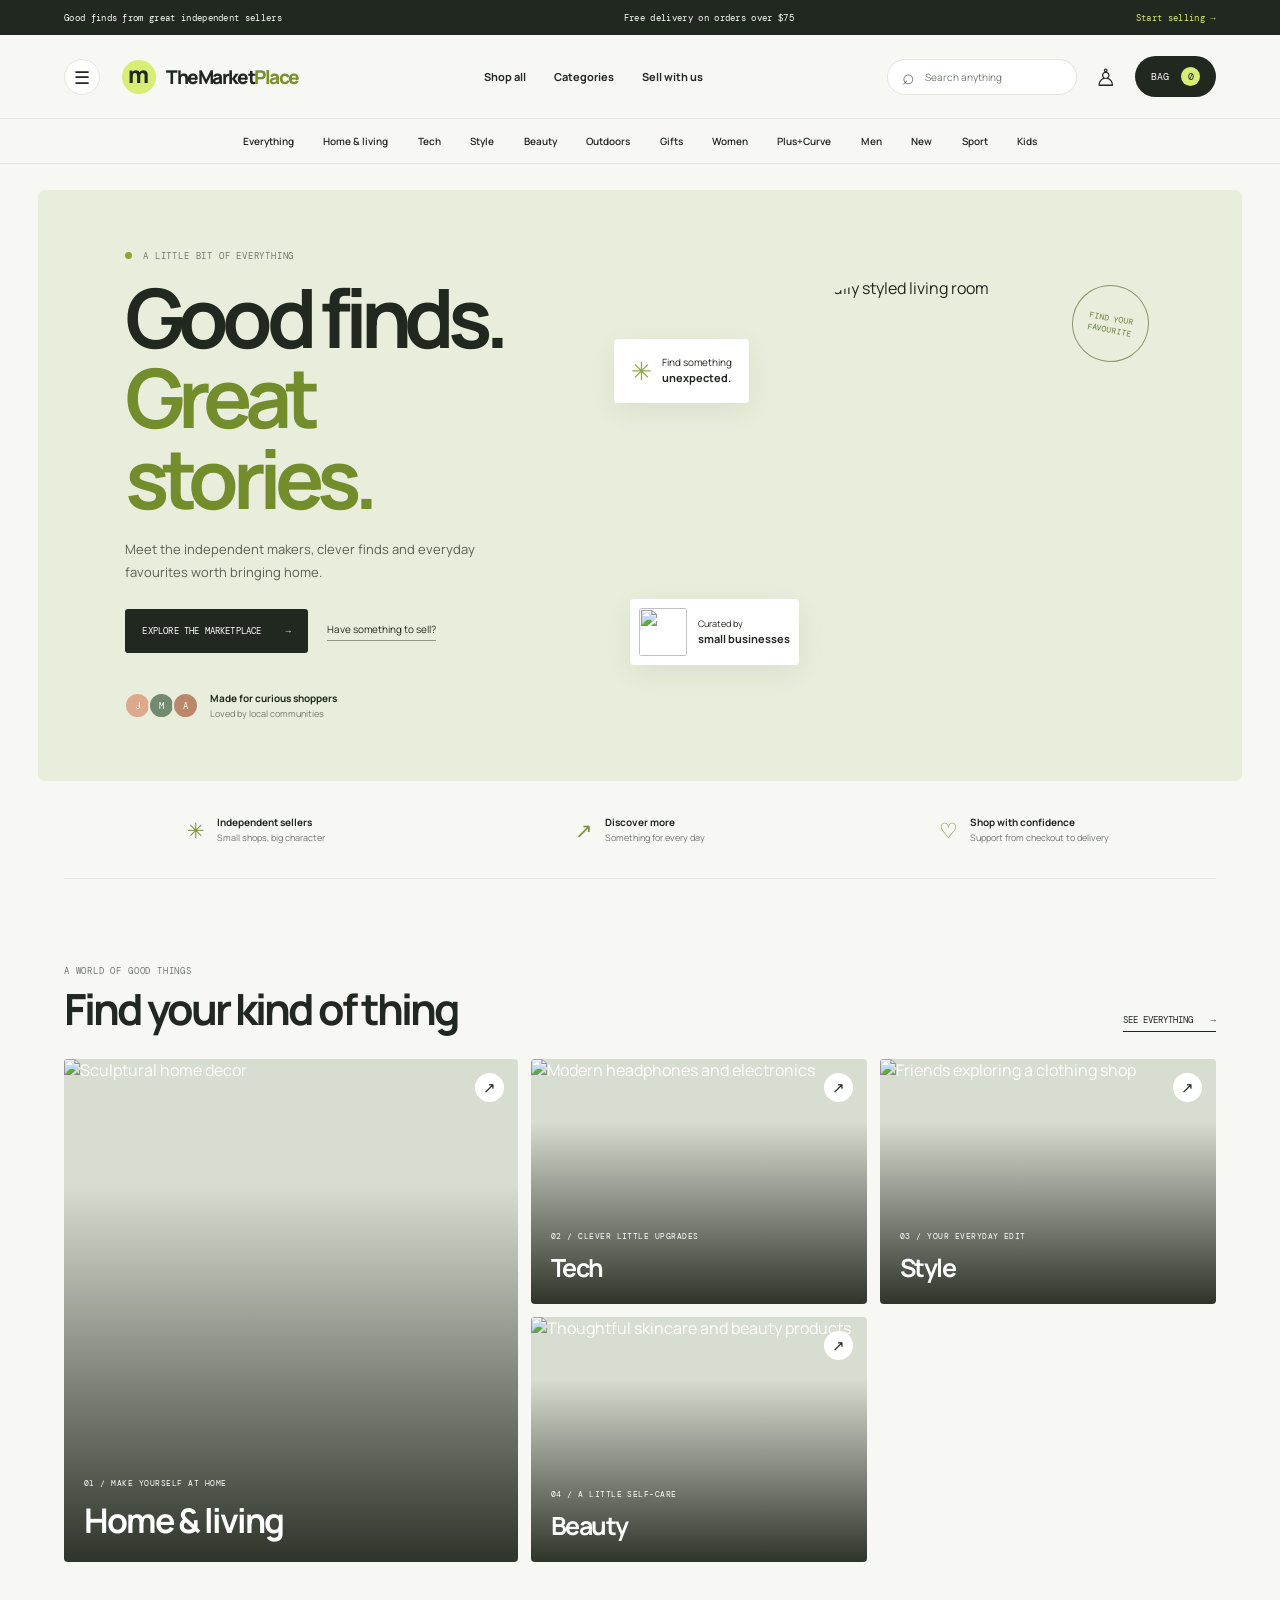
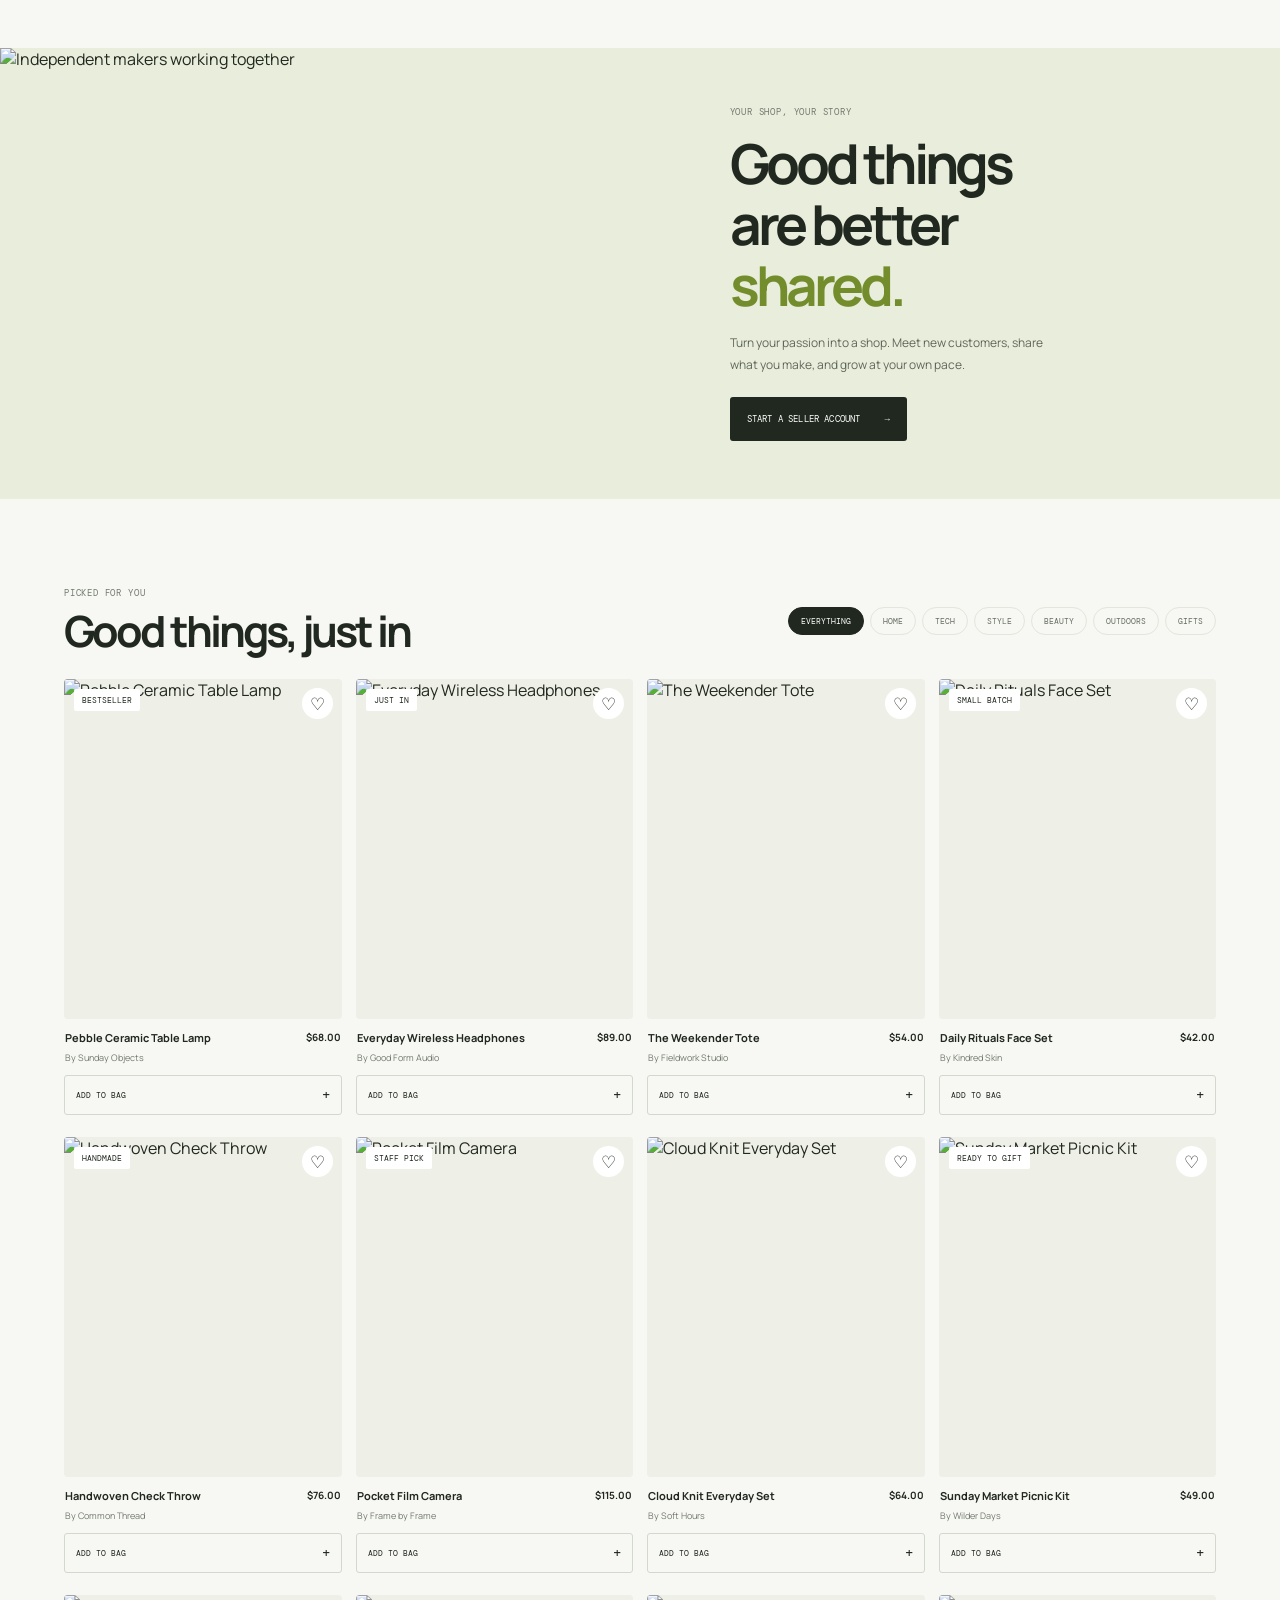
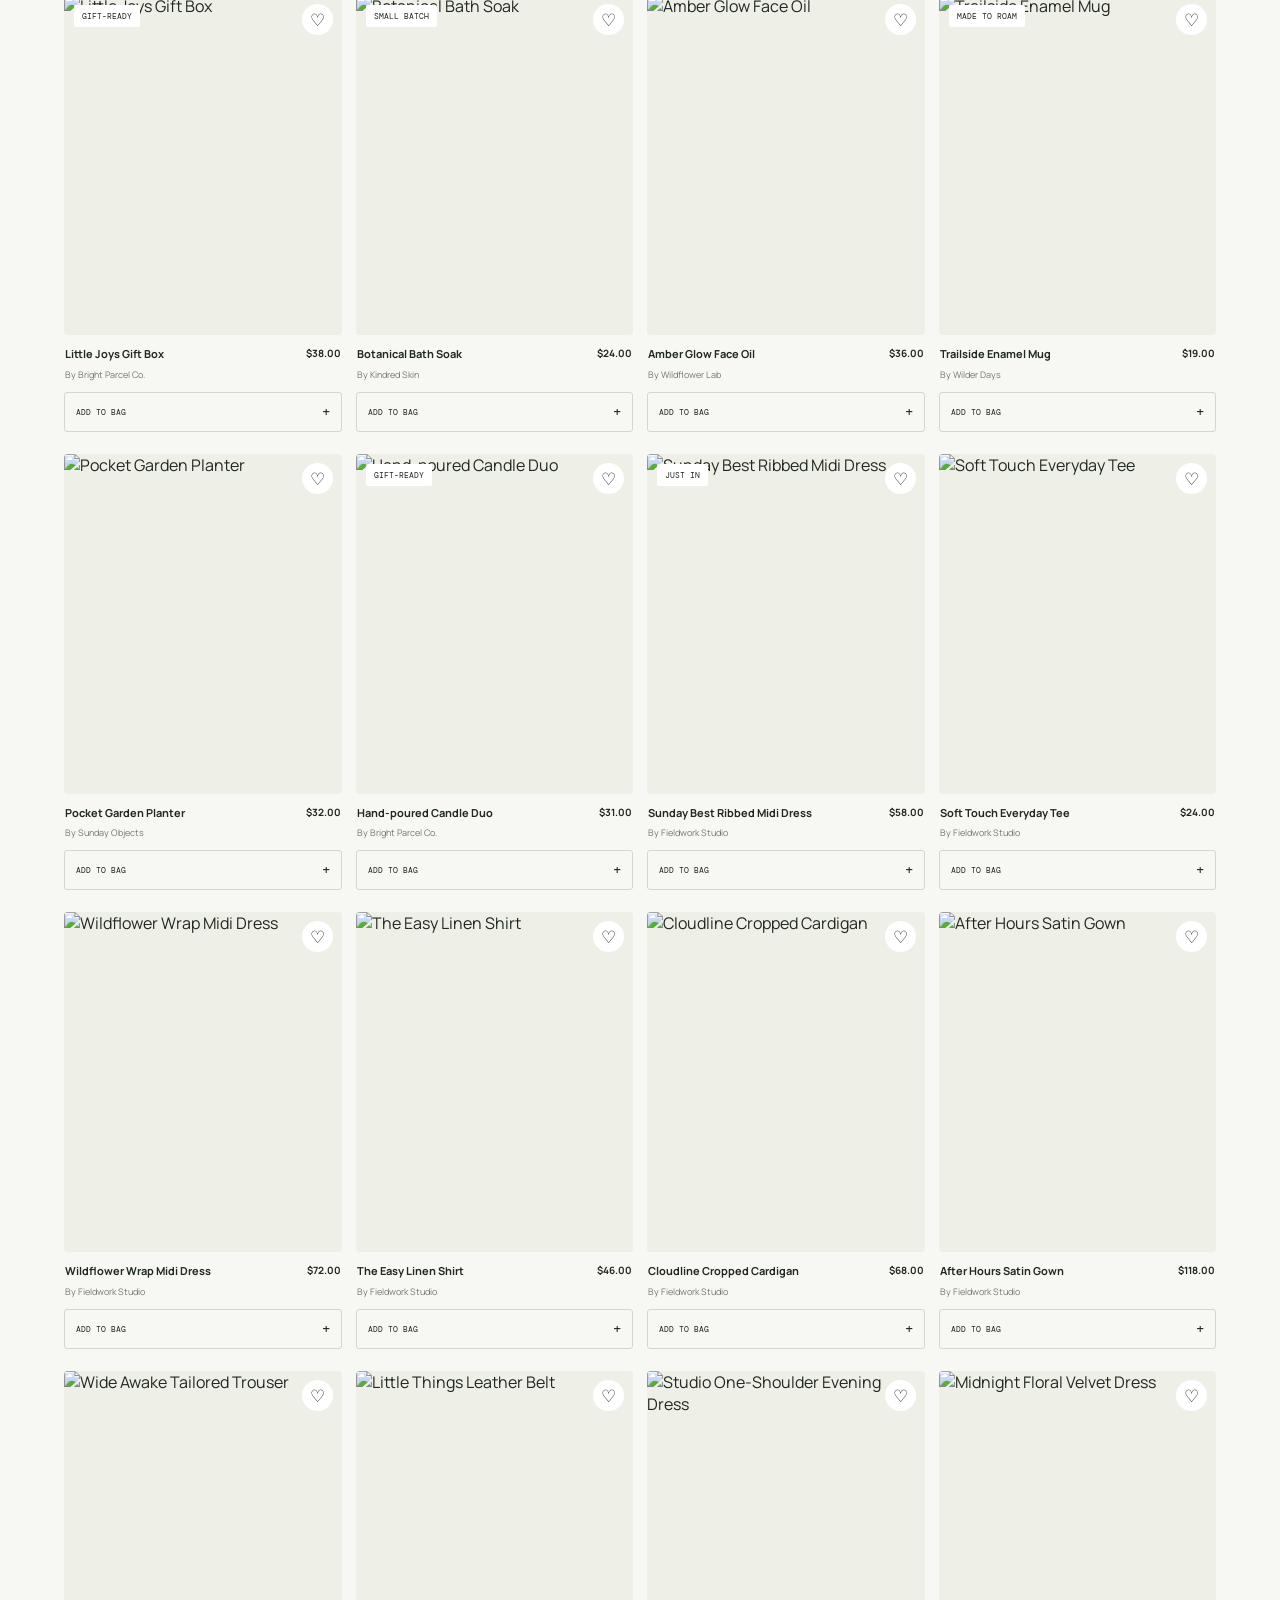
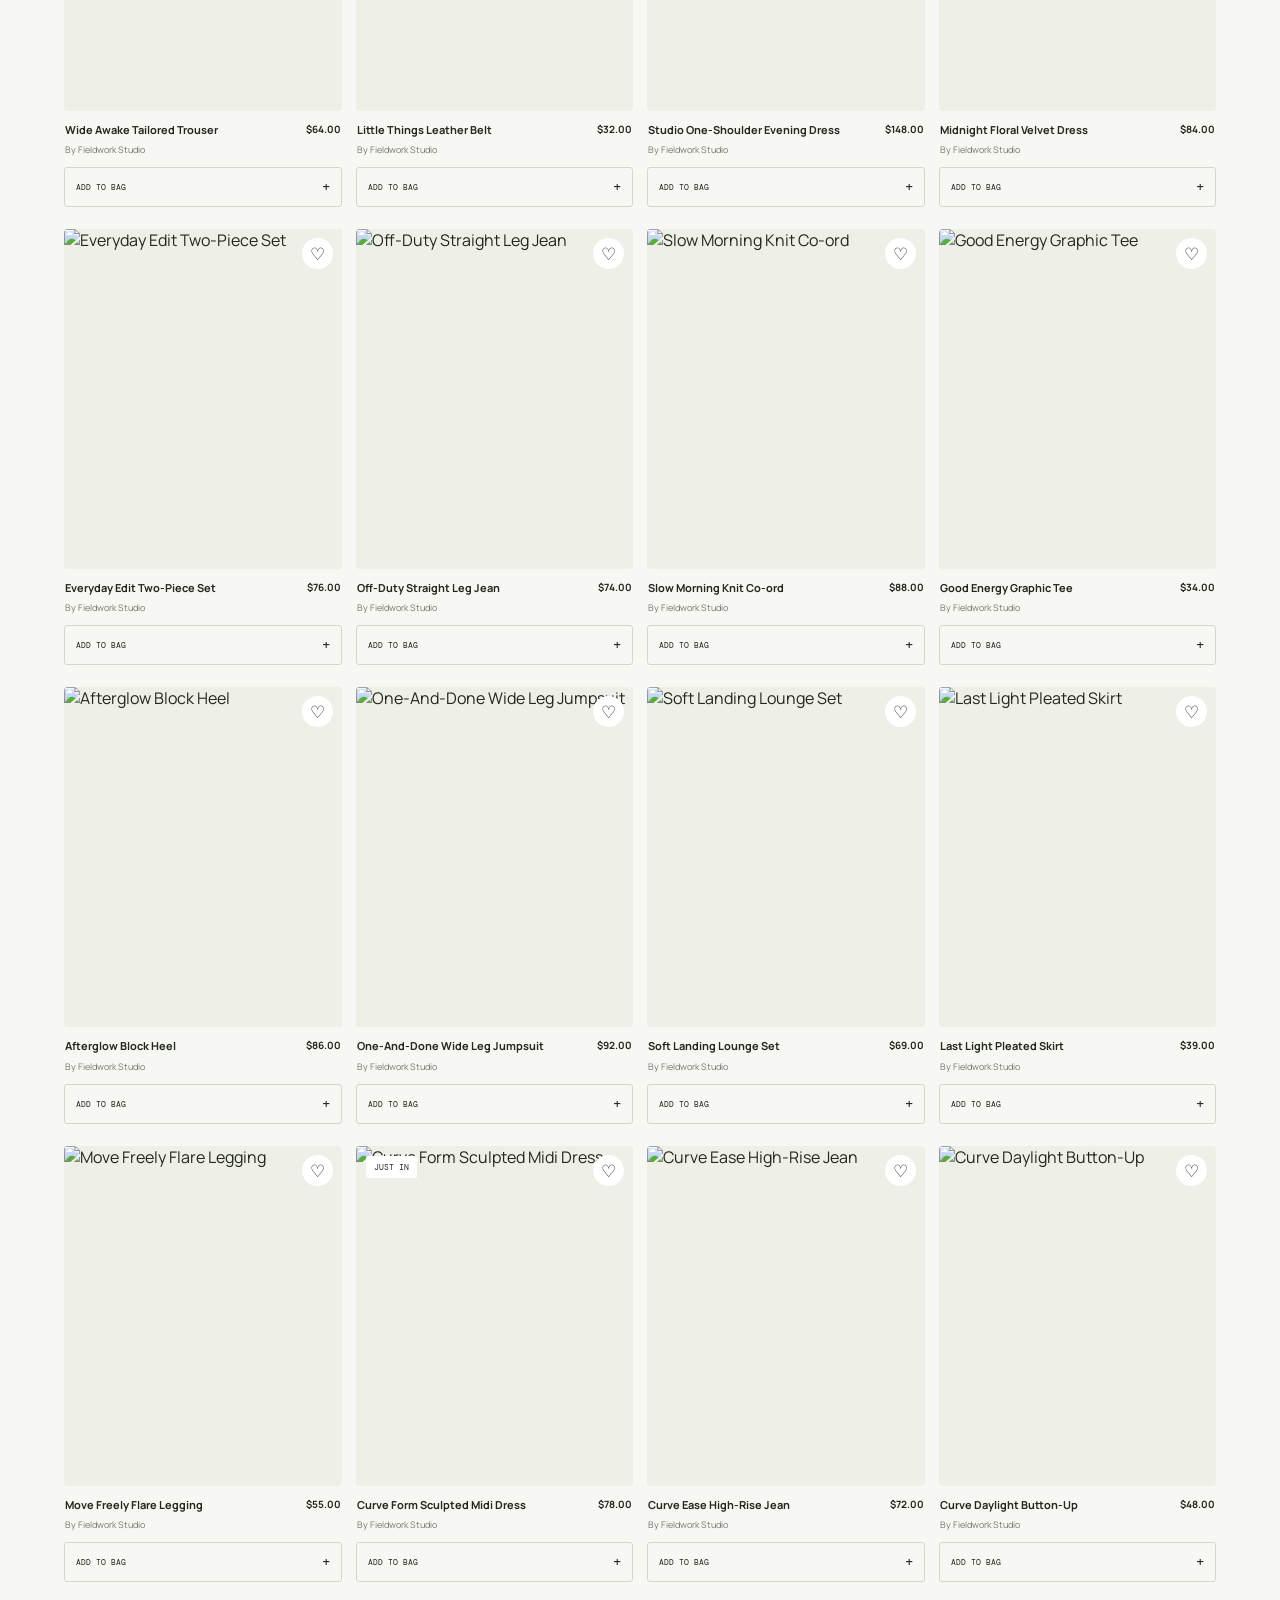
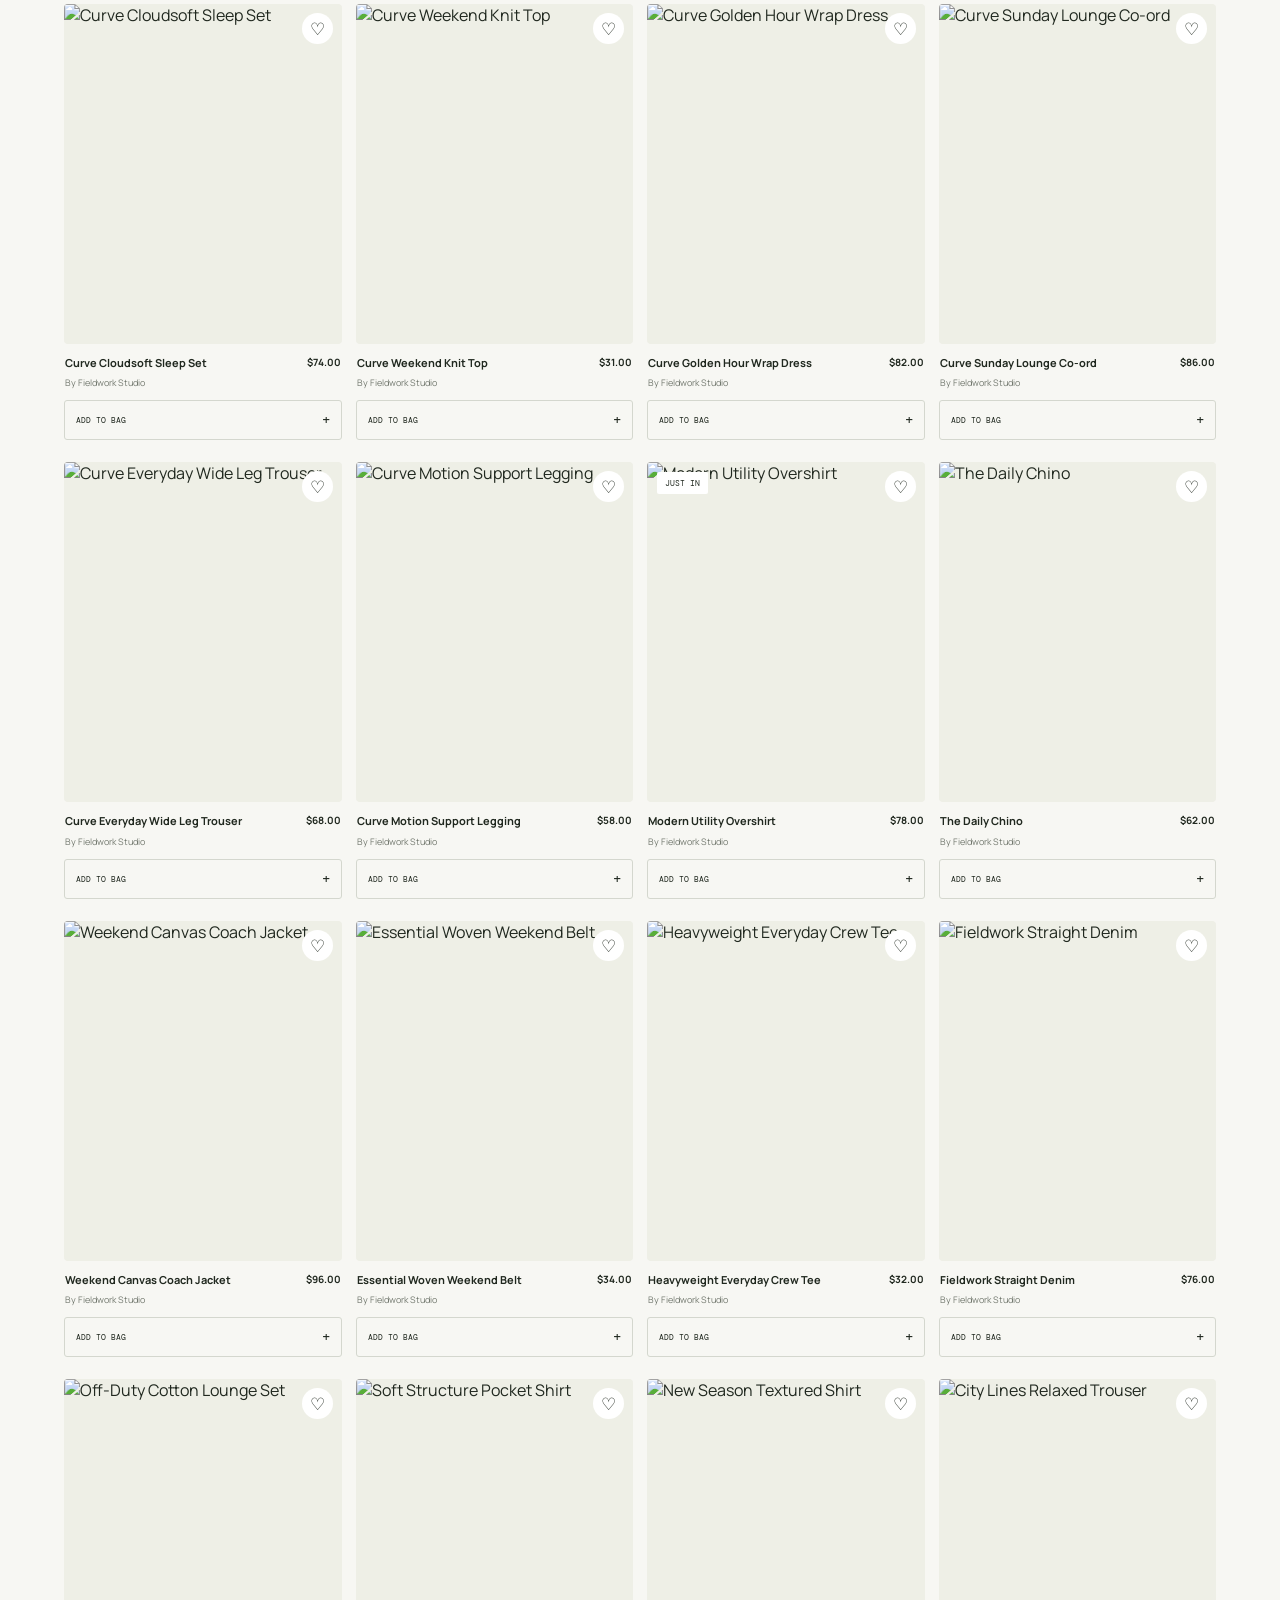
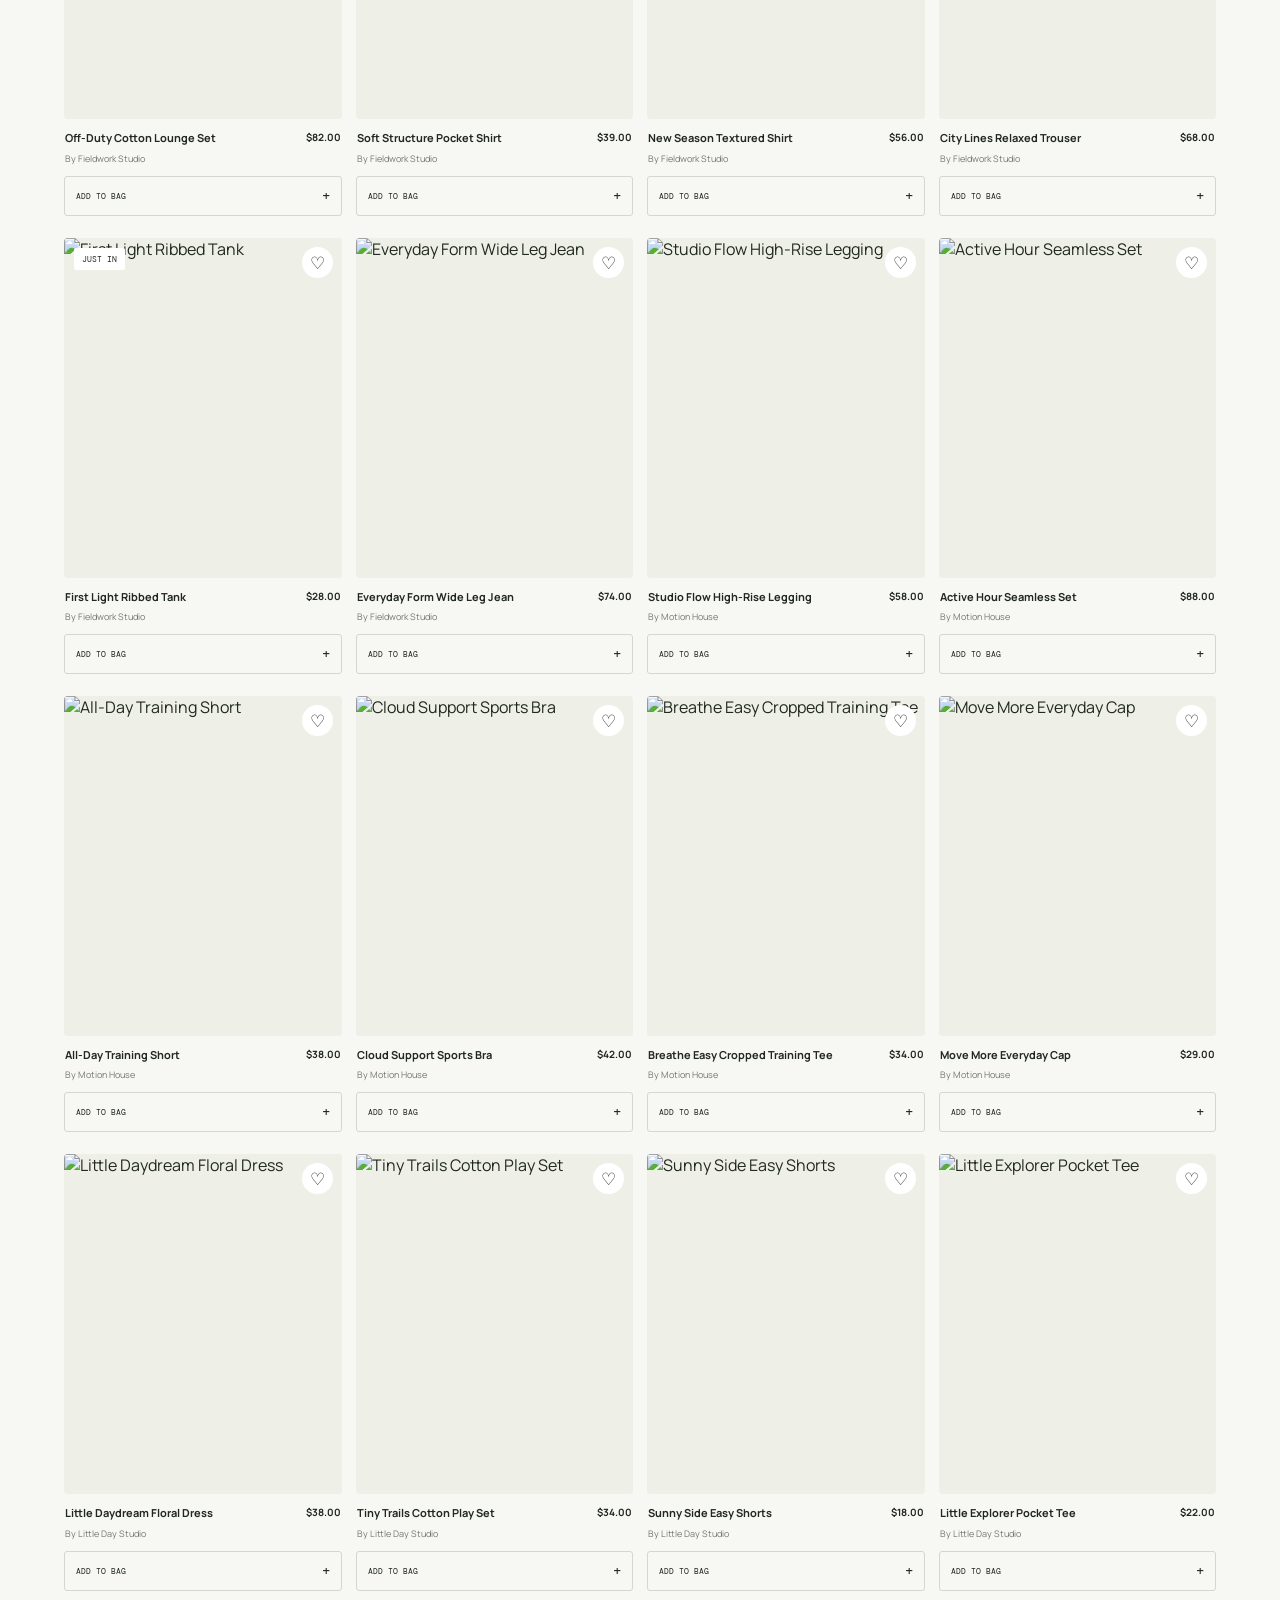
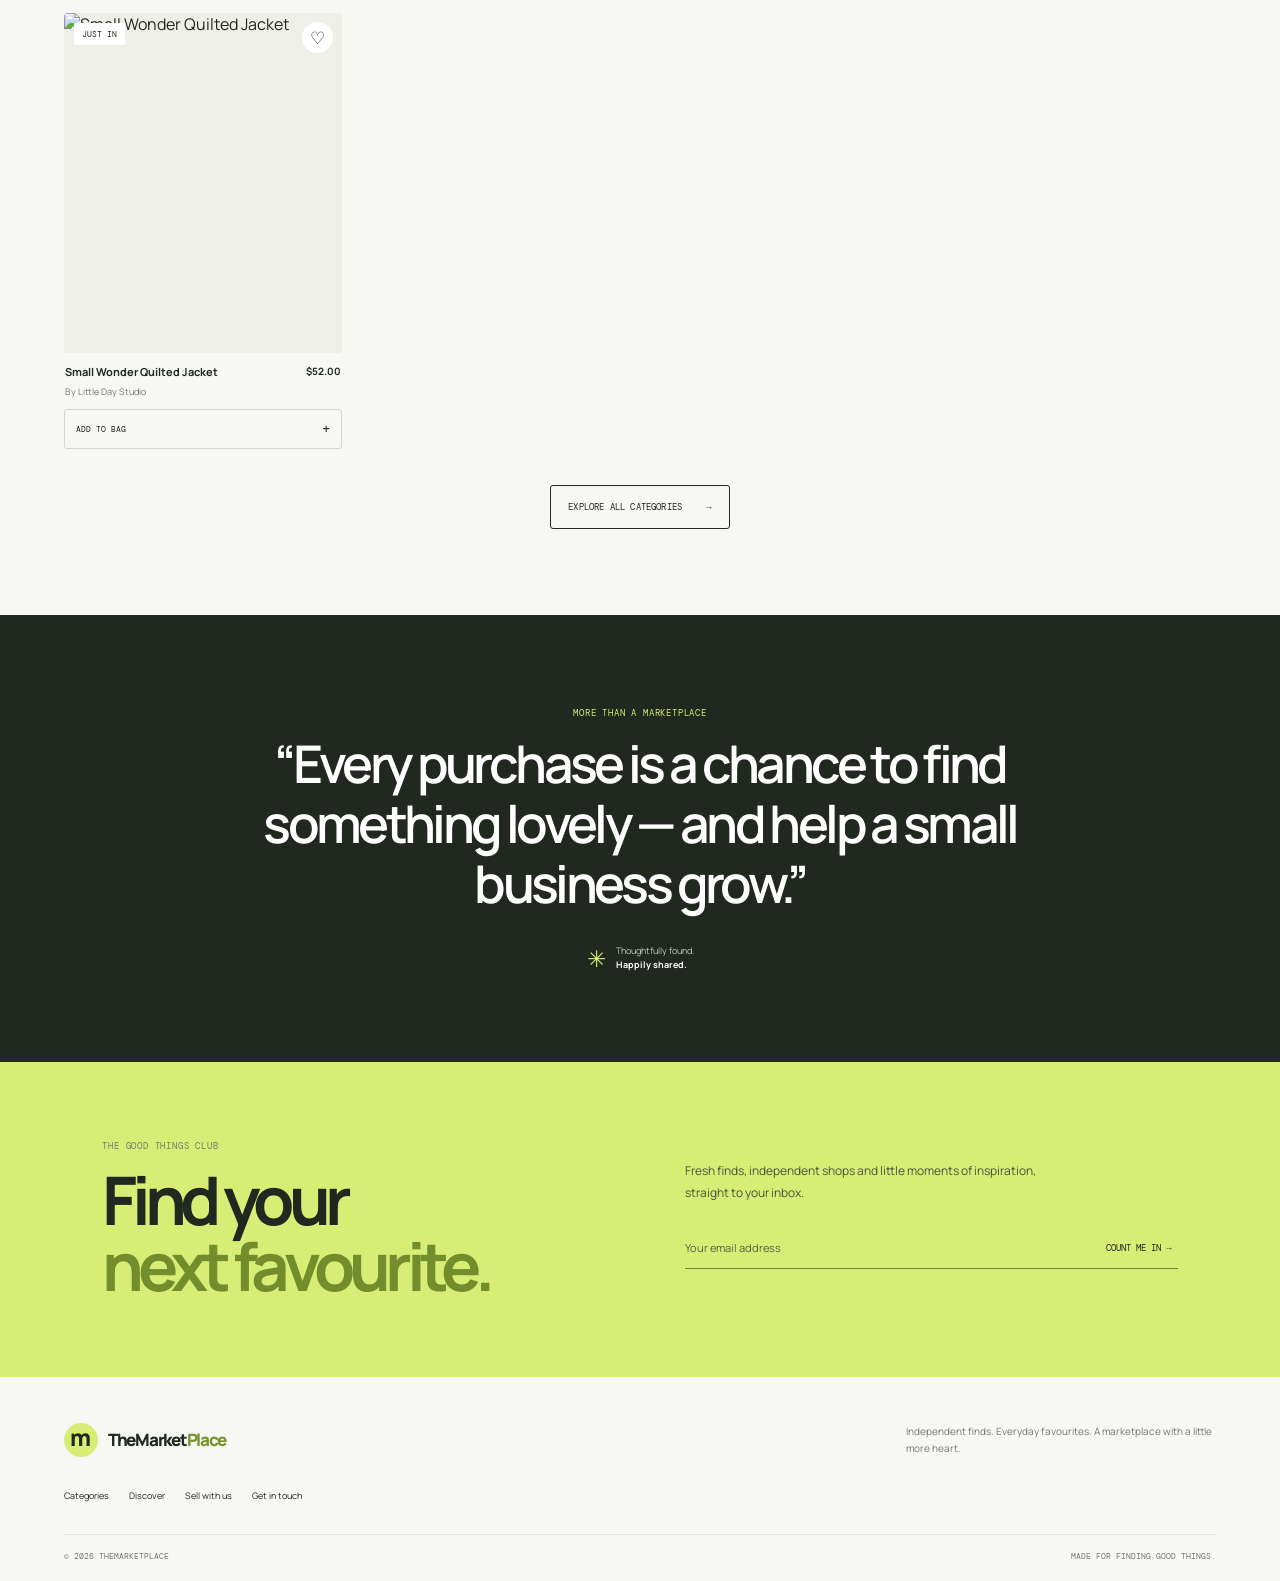
==== index.html @ 420854cb "done" ====
<!doctype html>
<html lang="en">
  <head>
    <meta charset="UTF-8" />
    <meta name="viewport" content="width=device-width, initial-scale=1.0" />
    <meta name="theme-color" content="#f7f7f3" />
    <meta name="description" content="Shop independent sellers for home, tech, style, beauty and more at TheMarketPlace." />
    <title>TheMarketPlace — Find your next favourite</title>
    <link rel="preconnect" href="https://fonts.googleapis.com" />
    <link rel="preconnect" href="https://fonts.gstatic.com" crossorigin />
    <link href="https://fonts.googleapis.com/css2?family=DM+Mono:wght@400;500&family=Manrope:wght@400;500;600;700;800&display=swap" rel="stylesheet" />
    <link rel="stylesheet" href="styles.css?v=supabase-accounts-1" />
    <script src="catalog.js?v=nova-catalog-3" defer></script>
    <script src="sidebar.js?v=sidebar-editorial-2" defer></script>
    <script type="module" src="account.js?v=supabase-accounts-1"></script>
    <script src="app.js" defer></script>
  </head>
  <body>
    <div class="utility">
      <span>Good finds from great independent sellers</span>
      <span>Free delivery on orders over $75</span>
      <a href="#sell" data-account-open="seller" data-account-mode="signup">Start selling <span aria-hidden="true">→</span></a>
    </div>

    <header class="header">
      <button class="icon-button mobile-menu" id="menu-button" type="button" aria-label="Open navigation" aria-expanded="false" aria-controls="site-sidebar">☰</button>
      <a class="logo" href="#home" aria-label="TheMarketPlace home"><span class="logo-mark">m</span><span>TheMarket<span class="logo-accent">Place</span></span></a>
      <nav class="main-nav" id="main-nav" aria-label="Main navigation">
        <a href="shop.html">Shop all</a>
        <a href="#categories">Categories</a>
        <a href="#sell">Sell with us</a>
      </nav>
      <div class="header-actions">
        <button class="search-button" id="search-button" type="button"><span aria-hidden="true">⌕</span><span>Search anything</span></button>
        <button class="icon-button account-button" id="account-button" type="button" aria-label="Your account">♙</button>
        <button class="bag-button" id="bag-button" type="button" aria-label="Shopping bag, 0 items">Bag <span id="bag-count">0</span></button>
      </div>
    </header>

    <nav class="category-nav" aria-label="Shop by category">
      <a href="shop.html">Everything</a>
      <a href="shop.html?category=home">Home & living</a>
      <a href="shop.html?category=tech">Tech</a>
      <a href="shop.html?category=style">Style</a>
      <a href="shop.html?category=beauty">Beauty</a>
      <a href="shop.html?category=outdoors">Outdoors</a>
      <a href="shop.html?category=gifts">Gifts</a>
      <a href="shop.html?category=women">Women</a>
      <a href="shop.html?category=plus-curve">Plus+Curve</a>
      <a href="shop.html?category=men">Men</a>
      <a href="shop.html?category=new">New</a>
      <a href="shop.html?category=sport">Sport</a>
      <a href="shop.html?category=kids">Kids</a>
    </nav>

    <main id="home">
      <section class="hero">
        <div class="hero-copy" data-reveal>
          <p class="eyebrow"><span class="eyebrow-dot"></span> A little bit of everything</p>
          <h1>Good finds.<br /><span>Great stories.</span></h1>
          <p>Meet the independent makers, clever finds and everyday favourites worth bringing home.</p>
          <div class="hero-actions">
            <a class="button button-dark" href="shop.html">Explore the marketplace <span aria-hidden="true">→</span></a>
            <a class="seller-link" href="#sell" data-account-open="seller" data-account-mode="signup">Have something to sell?</a>
          </div>
          <div class="hero-proof"><div class="avatar-stack" aria-hidden="true"><i>J</i><i>M</i><i>A</i></div><span><strong>Made for curious shoppers</strong><br />Loved by local communities</span></div>
        </div>
        <div class="hero-visual" aria-label="A collection of home, style and everyday finds" data-reveal data-reveal-delay="120">
          <img class="hero-main-image" src="https://images.unsplash.com/photo-1600210492486-724fe5c67fb0?auto=format&fit=crop&w=1200&q=85" alt="Warm, thoughtfully styled living room" />
          <div class="hero-note"><span class="note-icon">✳</span><span>Find something<br /><strong>unexpected.</strong></span></div>
          <div class="hero-mini"><img src="https://images.unsplash.com/photo-1523275335684-37898b6baf30?auto=format&fit=crop&w=280&q=80" alt="" /><span>Curated by<br /><strong>small businesses</strong></span></div>
          <span class="hero-stamp">FIND YOUR<br />FAVOURITE</span>
        </div>
      </section>

      <section class="promise-bar" aria-label="Marketplace benefits">
        <div data-reveal><span>✳</span><p><strong>Independent sellers</strong><br />Small shops, big character</p></div>
        <div data-reveal data-reveal-delay="70"><span>↗</span><p><strong>Discover more</strong><br />Something for every day</p></div>
        <div data-reveal data-reveal-delay="140"><span>♡</span><p><strong>Shop with confidence</strong><br />Support from checkout to delivery</p></div>
      </section>

      <section class="section categories-section" id="categories">
        <div class="section-heading">
          <div data-reveal><p class="eyebrow">A world of good things</p><h2>Find your kind of thing</h2></div>
          <a class="text-link" href="shop.html">See everything <span aria-hidden="true">→</span></a>
        </div>
        <div class="category-grid">
          <a class="category-card category-home" href="shop.html?category=home" data-reveal><img src="https://images.unsplash.com/photo-1616486338812-3dadae4b4ace?auto=format&fit=crop&w=850&q=80" alt="Sculptural home decor" /><span class="category-arrow" aria-hidden="true">↗</span><div><span>01 / MAKE YOURSELF AT HOME</span><h3>Home & living</h3></div></a>
          <a class="category-card category-tech" href="shop.html?category=tech" data-reveal data-reveal-delay="70"><img src="https://images.unsplash.com/photo-1498049794561-7780e7231661?auto=format&fit=crop&w=700&q=80" alt="Modern headphones and electronics" /><span class="category-arrow" aria-hidden="true">↗</span><div><span>02 / CLEVER LITTLE UPGRADES</span><h3>Tech</h3></div></a>
          <a class="category-card category-style" href="shop.html?category=style" data-reveal data-reveal-delay="140"><img src="https://images.unsplash.com/photo-1483985988355-763728e1935b?auto=format&fit=crop&w=700&q=80" alt="Friends exploring a clothing shop" /><span class="category-arrow" aria-hidden="true">↗</span><div><span>03 / YOUR EVERYDAY EDIT</span><h3>Style</h3></div></a>
          <a class="category-card category-beauty" href="shop.html?category=beauty" data-reveal data-reveal-delay="210"><img src="https://images.unsplash.com/photo-1608248543803-ba4f8c70ae0b?auto=format&fit=crop&w=700&q=80" alt="Thoughtful skincare and beauty products" /><span class="category-arrow" aria-hidden="true">↗</span><div><span>04 / A LITTLE SELF-CARE</span><h3>Beauty</h3></div></a>
        </div>
      </section>

      <section class="seller-banner" id="sell">
        <div class="seller-art" data-reveal><img src="https://images.unsplash.com/photo-1556761175-b413da4baf72?auto=format&fit=crop&w=1000&q=80" alt="Independent makers working together" /></div>
        <div class="seller-copy" data-reveal data-reveal-delay="100"><p class="eyebrow">Your shop, your story</p><h2>Good things<br />are better <em>shared.</em></h2><p>Turn your passion into a shop. Meet new customers, share what you make, and grow at your own pace.</p><a class="button button-dark" href="#sell" data-account-open="seller" data-account-mode="signup">Start a seller account <span aria-hidden="true">→</span></a></div>
      </section>

      <section class="section products-section" id="shop">
        <div class="section-heading product-heading">
          <div><p class="eyebrow">Picked for you</p><h2>Good things, just in</h2></div>
          <div class="filters" role="group" aria-label="Filter products by category">
            <a class="filter active" href="shop.html">Everything</a>
            <a class="filter" href="shop.html?category=home">Home</a>
            <a class="filter" href="shop.html?category=tech">Tech</a>
            <a class="filter" href="shop.html?category=style">Style</a>
            <a class="filter" href="shop.html?category=beauty">Beauty</a>
            <a class="filter" href="shop.html?category=outdoors">Outdoors</a>
            <a class="filter" href="shop.html?category=gifts">Gifts</a>
          </div>
        </div>
        <div class="product-grid" id="product-grid" aria-live="polite"></div>
        <p class="browse-more"><a class="button button-outline" href="shop.html">Explore all categories <span aria-hidden="true">→</span></a></p>
      </section>

      <section class="community-panel">
        <p class="eyebrow">More than a marketplace</p>
        <blockquote>“Every purchase is a chance to find something lovely — and help a small business grow.”</blockquote>
        <div><span class="community-sparkle">✳</span><span>Thoughtfully found.<br /><strong>Happily shared.</strong></span></div>
      </section>

      <section class="newsletter" id="newsletter">
        <div><p class="eyebrow">The good things club</p><h2>Find your<br /><span>next favourite.</span></h2></div>
        <div class="newsletter-copy"><p>Fresh finds, independent shops and little moments of inspiration, straight to your inbox.</p><form id="newsletter-form"><label class="sr-only" for="email">Email address</label><input id="email" name="email" type="email" autocomplete="email" placeholder="Your email address" required /><button type="submit">Count me in <span aria-hidden="true">→</span></button></form><p class="form-message" id="form-message" role="status" aria-live="polite"></p></div>
      </section>
    </main>

    <footer class="footer">
      <a class="logo footer-logo" href="#home"><span class="logo-mark">m</span><span>TheMarket<span class="logo-accent">Place</span></span></a>
      <p>Independent finds. Everyday favourites. A marketplace with a little more heart.</p>
      <nav aria-label="Footer navigation"><a href="#categories">Categories</a><a href="#shop">Discover</a><a href="#sell">Sell with us</a><a href="#newsletter">Get in touch</a></nav>
      <div class="footer-bottom"><span>© 2026 TheMarketPlace</span><span>Made for finding good things.</span></div>
    </footer>

    <aside class="site-sidebar" id="site-sidebar" role="dialog" aria-modal="true" aria-labelledby="sidebar-title" aria-hidden="true" inert>
      <div class="sidebar-top">
        <a class="logo" href="index.html" aria-label="TheMarketPlace home"><span class="logo-mark">m</span><span>TheMarket<span class="logo-accent">Place</span></span></a>
        <button class="icon-button" id="close-sidebar" type="button" aria-label="Close navigation">×</button>
      </div>
      <div class="sidebar-scroll">
        <div class="sidebar-category-layout">
          <div class="sidebar-primary">
            <p class="eyebrow sidebar-kicker" id="sidebar-title">EXPLORE THE MARKETPLACE</p>
            <nav class="sidebar-categories" aria-label="Shop categories"></nav>
          </div>
          <section class="sidebar-submenu" id="sidebar-submenu" aria-label="Category subcategories" aria-live="polite"></section>
        </div>
      </div>
      <div class="sidebar-bottom"><span>Independent finds. Everyday favourites.</span><span>© 2026 TheMarketPlace</span></div>
    </aside>
    <div class="sidebar-overlay" id="sidebar-overlay" aria-hidden="true"></div>

    <aside class="drawer" id="drawer" aria-label="Shopping bag" aria-hidden="true" inert>
      <div class="drawer-head"><div><p class="eyebrow">Your finds</p><h2>Your bag <span id="drawer-count">(0)</span></h2></div><button class="icon-button" id="close-drawer" type="button" aria-label="Close bag">×</button></div>
      <div id="cart-items" class="cart-items"><p class="empty-state">Your bag is ready for a little something.</p></div>
      <div class="drawer-footer"><div><span>Subtotal</span><strong id="subtotal">$0.00</strong></div><p>Delivery is calculated at checkout.</p><button class="checkout" id="checkout-button" type="button">Continue to checkout <span aria-hidden="true">→</span></button></div>
    </aside>
    <div class="overlay" id="overlay" aria-hidden="true"></div>

    <dialog id="search-dialog" aria-labelledby="search-title">
      <form method="dialog"><div class="search-head"><label id="search-title" for="search-input">What are you looking for?</label><button class="icon-button" type="submit" aria-label="Close search">×</button></div><input id="search-input" autocomplete="off" placeholder="Try “lamp”, “headphones” or “weekend”" /><div id="search-results" class="search-results"></div></form>
    </dialog>
    <dialog class="account-dialog" id="account-dialog" aria-labelledby="account-title">
      <div class="account-dialog-head">
        <div><p class="eyebrow">Welcome to TheMarketPlace</p><h2 id="account-title">Your account</h2></div>
        <button class="icon-button" id="close-account" type="button" aria-label="Close account dialog">×</button>
      </div>
      <div class="account-role-switch" id="account-role-switch" role="group" aria-label="Account type">
        <button type="button" data-account-role="shopper" aria-pressed="true">Shopper</button>
        <button type="button" data-account-role="seller" aria-pressed="false">Seller</button>
      </div>
      <div class="account-mode-switch" id="account-mode-switch" role="tablist" aria-label="Account action">
        <button type="button" role="tab" data-account-mode="signin" aria-selected="true">Sign in</button>
        <button type="button" role="tab" data-account-mode="signup" aria-selected="false">Create account</button>
      </div>
      <form id="account-form" class="account-form">
        <label class="account-field account-signup-only" data-account-role-field="seller" id="account-name-field" hidden><span>Your name</span><input id="account-name" name="name" autocomplete="name" minlength="2" /></label>
        <label class="account-field account-signup-only" data-account-role-field="seller" id="account-shop-field" hidden><span>Shop name</span><input id="account-shop" name="shop" autocomplete="organization" minlength="2" /></label>
        <label class="account-field"><span>Email address</span><input id="account-email" name="email" type="email" autocomplete="email" required /></label>
        <label class="account-field account-signup-only" data-account-role-field="shopper" id="account-phone-field" hidden><span>Phone number</span><input id="account-phone" name="phone" type="tel" autocomplete="tel" inputmode="tel" /></label>
        <label class="account-field account-signup-only" data-account-role-field="shopper" id="account-address-field" hidden><span>Delivery address</span><textarea id="account-address" name="address" autocomplete="street-address" rows="3" minlength="5"></textarea></label>
        <label class="account-field"><span>Password</span><input id="account-password" name="password" type="password" autocomplete="current-password" minlength="8" required /></label>
        <label class="account-field account-signup-only" id="account-confirm-field" hidden><span>Confirm password</span><input id="account-confirm" name="confirm" type="password" autocomplete="new-password" minlength="8" /></label>
        <button class="account-inline-link" id="forgot-password-link" type="button">Forgot password?</button>
        <p class="account-demo-note">Account access and recovery are handled securely by Supabase.</p>
        <p class="account-message" id="account-message" role="status" aria-live="polite"></p>
        <button class="button button-dark account-submit" id="account-submit" type="submit">Sign in <span aria-hidden="true">→</span></button>
      </form>
      <form id="forgot-form" class="account-form account-secondary-form" hidden>
        <p class="account-section-copy">We’ll email you a secure link to reset your password.</p>
        <label class="account-field"><span>Email address</span><input id="forgot-email" name="email" type="email" autocomplete="email" required /></label>
        <p class="account-message" id="forgot-message" role="status" aria-live="polite"></p>
        <button class="button button-dark account-submit" type="submit">Send reset link <span aria-hidden="true">→</span></button>
        <button class="account-inline-link" id="back-to-signin" type="button">Back to sign in</button>
      </form>
      <form id="reset-form" class="account-form account-secondary-form" hidden>
        <p class="account-section-copy">Choose a new password for your account.</p>
        <label class="account-field"><span>New password</span><input id="reset-password" name="password" type="password" autocomplete="new-password" minlength="8" required /></label>
        <label class="account-field"><span>Confirm new password</span><input id="confirm-reset-password" name="confirm" type="password" autocomplete="new-password" minlength="8" required /></label>
        <p class="account-message" id="reset-message" role="status" aria-live="polite"></p>
        <button class="button button-dark account-submit" type="submit">Update password <span aria-hidden="true">→</span></button>
      </form>
      <section class="account-profile" id="account-profile" hidden>
        <div class="account-profile-intro">
          <p class="account-profile-welcome" id="account-profile-welcome"></p>
          <p id="profile-email"></p>
        </div>
        <form id="profile-form" class="account-form account-profile-form">
          <div class="account-image-fields">
            <label class="account-field account-image-field" id="profile-picture-field">
              <span>Profile picture <small>JPG, PNG, WebP or AVIF · up to 5 MB</small></span>
              <img id="profile-avatar" class="account-image-preview account-avatar-preview" alt="Profile picture" hidden />
              <input id="profile-picture" name="profile-picture" type="file" accept="image/jpeg,image/png,image/webp,image/avif" />
            </label>
            <label class="account-field account-image-field" id="store-banner-field" hidden>
              <span>Store banner <small>JPG, PNG, WebP or AVIF · up to 8 MB</small></span>
              <img id="profile-banner" class="account-image-preview account-banner-preview" alt="Store banner" hidden />
              <input id="store-banner" name="store-banner" type="file" accept="image/jpeg,image/png,image/webp,image/avif" />
            </label>
          </div>
          <label class="account-field"><span>Username</span><input id="profile-username" name="username" autocomplete="nickname" minlength="2" required /></label>
          <label class="account-field" id="profile-shop-name-field" hidden><span>Shop name</span><input id="profile-shop-name" name="shop-name" autocomplete="organization" minlength="2" /></label>
          <label class="account-field" id="profile-phone-field"><span>Phone number</span><input id="profile-phone" name="phone" type="tel" autocomplete="tel" inputmode="tel" /></label>
          <label class="account-field" id="profile-address-field"><span>Delivery address</span><textarea id="profile-address" name="address" autocomplete="street-address" rows="3" minlength="5"></textarea></label>
          <label class="account-field"><span>Location</span><input id="profile-location" name="location" autocomplete="address-level2" placeholder="City, country" /></label>
          <p class="account-message" id="profile-message" role="status" aria-live="polite"></p>
          <button class="button button-dark account-submit" type="submit">Save profile <span aria-hidden="true">→</span></button>
        </form>
        <form id="password-form" class="account-form account-password-form">
          <div class="account-section-heading"><h3>Change password</h3><p>Confirm your current password before setting a new one.</p></div>
          <label class="account-field"><span>Current password</span><input id="current-password" name="current-password" type="password" autocomplete="current-password" required /></label>
          <label class="account-field"><span>New password</span><input id="new-password" name="new-password" type="password" autocomplete="new-password" minlength="8" required /></label>
          <label class="account-field"><span>Confirm new password</span><input id="confirm-new-password" name="confirm-new-password" type="password" autocomplete="new-password" minlength="8" required /></label>
          <p class="account-message" id="password-message" role="status" aria-live="polite"></p>
          <button class="account-secondary-button" type="submit">Change password</button>
        </form>
        <button class="account-signout" id="account-signout" type="button">Sign out</button>
      </section>
    </dialog>
    <div class="toast" id="toast" role="status" aria-live="polite"></div>
  </body>
</html>
---- styles.css ----
:root {
  --ink: #20281f;
  --muted: #73796f;
  --paper: #f7f7f3;
  --white: #fff;
  --green: #d8ed76;
  --line: #e4e5dc;
  --soft: #eeefe6;
  --mono: "DM Mono", monospace;
}

* { box-sizing: border-box; }
html { scroll-behavior: smooth; scroll-padding-top: 135px; }
body { margin: 0; background: var(--paper); color: var(--ink); font-family: Manrope, Arial, sans-serif; }
button, input { font: inherit; }
button, a { -webkit-tap-highlight-color: transparent; }
a { color: inherit; text-decoration: none; }
button { color: inherit; }
img { display: block; max-width: 100%; }
.utility { min-height: 35px; padding: 0 5vw; display: flex; align-items: center; justify-content: space-between; gap: 15px; background: var(--ink); color: var(--white); font: 9px var(--mono); letter-spacing: .035em; }
.utility a { color: var(--green); }
.header { height: 84px; padding: 0 5vw; display: grid; grid-template-columns: auto auto 1fr auto; align-items: center; gap: 22px; background: var(--paper); position: sticky; top: 0; z-index: 8; border-bottom: 1px solid var(--line); }
.logo { display: inline-flex; align-items: center; gap: 10px; width: max-content; font-size: 19px; font-weight: 800; letter-spacing: -.075em; white-space: nowrap; }
.logo-mark { display: grid; place-items: center; width: 34px; height: 34px; border-radius: 50%; background: var(--green); font-size: 23px; line-height: 1; letter-spacing: -.1em; padding: 0 4px 5px 0; }
.logo-accent { color: #78922e; }
.main-nav { display: flex; justify-content: center; gap: 28px; }
.main-nav a, .category-nav a { font-size: 11px; font-weight: 700; }
.main-nav a:hover, .category-nav a:hover, .footer nav a:hover { color: #78922e; }
.header-actions { justify-self: end; display: flex; align-items: center; gap: 13px; }
.search-button { width: 190px; display: flex; align-items: center; gap: 10px; border: 1px solid var(--line); border-radius: 22px; background: var(--white); padding: 10px 14px; color: var(--muted); cursor: pointer; font-size: 10px; text-align: left; }
.search-button span:first-child { font: 21px/14px Arial; }
.icon-button { border: 0; background: none; cursor: pointer; font-size: 24px; line-height: 1; padding: 5px; }
.bag-button { border: 0; border-radius: 22px; background: var(--ink); color: var(--white); padding: 11px 16px; cursor: pointer; font: 10px var(--mono); text-transform: uppercase; }
.bag-button span { min-width: 19px; height: 19px; display: inline-grid; place-items: center; margin-left: 6px; border-radius: 50%; background: var(--green); color: var(--ink); }
.mobile-menu { display: grid; place-items: center; width: 36px; height: 36px; border: 1px solid var(--line); border-radius: 50%; background: var(--white); font-size: 18px; }
.mobile-menu:hover { border-color: var(--ink); background: var(--green); }
.category-nav { min-height: 45px; padding: 6px 5vw; display: flex; flex-wrap: wrap; align-items: center; justify-content: center; gap: 8px clamp(14px, 2.3vw, 34px); border-bottom: 1px solid var(--line); background: var(--paper); }
.category-nav a { font-size: 10px; font-weight: 600; }
.hero { min-height: 525px; margin: 26px 3vw 0; padding: 48px 6.8vw; display: grid; grid-template-columns: .88fr 1.12fr; align-items: center; gap: 5vw; overflow: hidden; border-radius: 7px; background: #e9eddb; }
.hero-copy { max-width: 500px; padding: 12px 0; }
.eyebrow { margin: 0 0 15px; color: var(--muted); font: 9px var(--mono); letter-spacing: .09em; text-transform: uppercase; }
.eyebrow-dot { display: inline-block; width: 7px; height: 7px; margin-right: 5px; border-radius: 50%; background: #89a934; }
.hero h1, .newsletter h2 { margin: 0; font-size: clamp(50px, 6.4vw, 88px); line-height: .98; letter-spacing: -.085em; font-weight: 700; }
.hero h1 span, .newsletter h2 span { color: #738d2d; }
.hero-copy>p:not(.eyebrow) { max-width: 385px; margin: 20px 0 26px; color: #586151; font-size: 13px; line-height: 1.75; }
.hero-actions { display: flex; align-items: center; flex-wrap: wrap; gap: 19px; }
.button { display: inline-flex; align-items: center; justify-content: center; gap: 24px; min-height: 44px; padding: 0 17px; border-radius: 3px; font: 9px var(--mono); letter-spacing: .02em; text-transform: uppercase; }
.button-dark { background: var(--ink); color: var(--white); }
.button-dark:hover, .checkout:hover { background: #394332; }
.seller-link { border-bottom: 1px solid #8f9a80; padding: 0 0 4px; font-size: 10px; }
.hero-proof { display: flex; align-items: center; gap: 11px; margin-top: 37px; color: var(--muted); font-size: 9px; line-height: 1.6; }
.hero-proof strong { color: var(--ink); font-size: 10px; }
.avatar-stack { display: flex; padding-left: 2px; }
.avatar-stack i { width: 27px; height: 27px; display: grid; place-items: center; margin-left: -3px; border: 2px solid #e9eddb; border-radius: 50%; background: #dca98c; color: #fff; font: 9px var(--mono); font-style: normal; }
.avatar-stack i:nth-child(2) { background: #718a70; }
.avatar-stack i:nth-child(3) { background: #ba876b; }
.hero-visual { height: 418px; position: relative; }
.hero-main-image { width: 84%; height: 100%; margin-left: auto; border-radius: 48% 48% 4px 4px; object-fit: cover; }
.hero-note { position: absolute; left: 0; top: 15%; display: flex; align-items: center; gap: 10px; padding: 13px 17px; border-radius: 4px; background: var(--white); box-shadow: 0 8px 30px #28321a12; font-size: 10px; line-height: 1.5; }
.hero-note strong, .hero-mini strong { font-size: 11px; }
.note-icon { color: #8da93d; font-size: 25px; }
.hero-mini { position: absolute; left: 3%; bottom: 7%; display: flex; align-items: center; gap: 11px; padding: 9px; border-radius: 4px; background: var(--white); box-shadow: 0 8px 30px #28321a12; font-size: 9px; line-height: 1.5; }
.hero-mini img { width: 48px; height: 48px; border-radius: 3px; object-fit: cover; }
.hero-stamp { position: absolute; top: 2%; right: 1%; display: grid; place-items: center; width: 77px; height: 77px; border: 1px solid #859667; border-radius: 50%; color: #657b36; font: 8px/1.5 var(--mono); text-align: center; transform: rotate(11deg); }
.promise-bar { min-height: 98px; margin: 0 5vw; display: grid; grid-template-columns: repeat(3, 1fr); align-items: center; border-bottom: 1px solid var(--line); }
.promise-bar>div { display: flex; align-items: center; justify-content: center; gap: 12px; }
.promise-bar>div>span { color: #7c943e; font-size: 21px; }
.promise-bar p { margin: 0; color: var(--muted); font-size: 9px; line-height: 1.6; }
.promise-bar strong { color: var(--ink); font-size: 10px; }
.section { padding: 86px 5vw; }
.section-heading { display: flex; justify-content: space-between; align-items: end; gap: 25px; margin-bottom: 27px; }
.section-heading .eyebrow { margin-bottom: 8px; }
.section h2, .seller-copy h2 { margin: 0; font-size: clamp(29px, 3.5vw, 43px); line-height: 1.1; letter-spacing: -.07em; }
.text-link { display: inline-flex; gap: 18px; border-bottom: 1px solid var(--ink); padding-bottom: 5px; font: 9px var(--mono); text-transform: uppercase; white-space: nowrap; }
.category-grid { display: grid; grid-template-columns: 1.35fr 1fr 1fr; grid-template-rows: 245px 245px; gap: 13px; }
.category-card { min-width: 0; position: relative; overflow: hidden; border-radius: 4px; color: var(--white); background: #d8ddd1; }
.category-card:after { position: absolute; inset: 25% 0 0; background: linear-gradient(0deg, #10170ed9, transparent); content: ""; }
.category-card img { width: 100%; height: 100%; object-fit: cover; transition: transform .45s; }
.category-card:hover img { transform: scale(1.04); }
.category-home { grid-row: span 2; }
.category-card>div { position: absolute; z-index: 1; right: 20px; bottom: 19px; left: 20px; }
.category-card>div span { font: 8px var(--mono); letter-spacing: .06em; }
.category-card h3 { margin: 6px 0 0; font-size: 25px; letter-spacing: -.06em; }
.category-home h3 { font-size: 34px; }
.category-arrow { position: absolute; z-index: 1; top: 14px; right: 14px; width: 29px; height: 29px; display: grid; place-items: center; border-radius: 50%; background: #fff; color: var(--ink); font-size: 15px; }
.seller-banner { min-height: 420px; display: grid; grid-template-columns: 1fr 1fr; background: #e9eddb; }
.seller-art { min-height: 420px; overflow: hidden; }
.seller-art img { width: 100%; height: 100%; object-fit: cover; }
.seller-copy { align-self: center; max-width: 520px; padding: 58px clamp(35px, 7vw, 105px); }
.seller-copy h2 { margin-bottom: 17px; font-size: clamp(39px, 4.3vw, 58px); }
.seller-copy h2 em { color: #738d2d; font-style: normal; }
.seller-copy>p:not(.eyebrow) { margin: 0 0 22px; color: #60675a; font-size: 12px; line-height: 1.8; }
.products-section { padding-top: 88px; }
.product-heading { align-items: center; margin-bottom: 24px; }
.filters { display: flex; flex-wrap: wrap; justify-content: flex-end; gap: 6px; }
.filter { border: 1px solid var(--line); border-radius: 18px; background: transparent; padding: 8px 12px; color: #666d63; cursor: pointer; font: 8px var(--mono); text-transform: uppercase; }
.filter.active, .filter:hover { border-color: var(--ink); background: var(--ink); color: var(--white); }
.product-grid { display: grid; grid-template-columns: repeat(4, minmax(0, 1fr)); gap: 22px 14px; }
.product-card { min-width: 0; }
.product-image { height: clamp(205px, 28vw, 340px); position: relative; overflow: hidden; border-radius: 4px; background: var(--soft); }
.product-image>img { width: 100%; height: 100%; object-fit: cover; transition: transform .4s; }
.product-card:hover .product-image>img { transform: scale(1.04); }
.product-tag { position: absolute; top: 10px; left: 10px; border-radius: 2px; background: var(--white); padding: 6px 8px; font: 8px var(--mono); text-transform: uppercase; }
.wish { position: absolute; top: 9px; right: 9px; width: 31px; height: 31px; display: grid; place-items: center; border: 0; border-radius: 50%; background: var(--white); cursor: pointer; font-size: 17px; }
.wish.is-saved { color: #a94e44; }
.product-info { display: flex; justify-content: space-between; gap: 7px; padding: 11px 1px 0; font-size: 10px; }
.product-info p { margin: 0 0 5px; font-size: 11px; font-weight: 700; line-height: 1.4; }
.product-info strong { font-size: 10px; white-space: nowrap; }
.seller-name { color: var(--muted); font-size: 9px; }
.add { width: 100%; display: flex; align-items: center; justify-content: space-between; margin-top: 11px; border: 1px solid #d4d7ce; border-radius: 3px; background: transparent; padding: 10px 11px; cursor: pointer; font: 8px var(--mono); text-align: left; text-transform: uppercase; }
.add span { font-size: 14px; }
.add:hover { border-color: var(--ink); background: var(--ink); color: var(--white); }
.browse-more { margin: 36px 0 0; text-align: center; }
.button-outline { border: 1px solid var(--ink); background: transparent; }
.button-outline:hover { background: var(--ink); color: var(--white); }
.no-results { grid-column: 1 / -1; padding: 45px 0; color: var(--muted); font-size: 13px; text-align: center; }
.community-panel { padding: 92px 12vw 86px; background: var(--ink); color: var(--white); text-align: center; }
.community-panel .eyebrow { color: var(--green); }
.community-panel blockquote { max-width: 840px; margin: 0 auto 26px; font-size: clamp(28px, 4.3vw, 52px); font-weight: 600; line-height: 1.15; letter-spacing: -.07em; }
.community-panel>div { display: flex; align-items: center; justify-content: center; gap: 10px; color: #c1c7b7; font-size: 9px; line-height: 1.6; text-align: left; }
.community-panel>div strong { color: var(--white); }
.community-sparkle { color: var(--green); font-size: 23px; }
.newsletter { padding: 78px 8vw; display: grid; grid-template-columns: 1fr 1fr; align-items: center; gap: 7vw; background: var(--green); }
.newsletter h2 { font-size: clamp(42px, 5.5vw, 67px); }
.newsletter-copy>p { max-width: 370px; color: #49523b; font-size: 12px; line-height: 1.8; }
.newsletter form { display: flex; margin-top: 24px; border-bottom: 1px solid #73833e; }
.newsletter input { width: 100%; border: 0; outline: 0; background: transparent; padding: 13px 0; color: var(--ink); font-size: 11px; }
.newsletter input::placeholder { color: #555f48; }
.newsletter button { border: 0; background: transparent; cursor: pointer; font: 9px var(--mono); text-transform: uppercase; white-space: nowrap; }
.form-message { min-height: 14px; margin: 8px 0 0; font: 9px var(--mono); }
.footer { padding: 36px 5vw 20px; display: grid; grid-template-columns: 1fr 1fr; align-items: center; gap: 22px; }
.footer-logo { font-size: 17px; }
.footer>p { justify-self: end; max-width: 310px; color: var(--muted); font-size: 10px; line-height: 1.7; }
.footer nav { display: flex; gap: 20px; font-size: 9px; }
.footer-bottom { display: flex; justify-content: space-between; grid-column: 1 / -1; margin-top: 10px; border-top: 1px solid var(--line); padding-top: 16px; color: var(--muted); font: 8px var(--mono); text-transform: uppercase; }
.drawer { position: fixed; top: 0; right: 0; z-index: 20; width: min(440px, 100vw); height: 100dvh; display: flex; flex-direction: column; padding: 27px; background: var(--paper); transform: translateX(102%); transition: transform .3s ease; }
.drawer.open { transform: translateX(0); }
.drawer-head { display: flex; justify-content: space-between; align-items: center; border-bottom: 1px solid var(--line); padding-bottom: 17px; }
.drawer-head .eyebrow { margin-bottom: 4px; }
.drawer-head h2 { margin: 0; font-size: 24px; letter-spacing: -.06em; }
.drawer-head h2 span { color: var(--muted); font-size: 13px; font-weight: 500; }
.cart-items { flex: 1; overflow: auto; }
.empty-state { margin-top: 100px; color: var(--muted); font-size: 12px; text-align: center; }
.cart-item { display: grid; grid-template-columns: 68px 1fr auto; gap: 12px; align-items: start; padding: 15px 0; border-bottom: 1px solid var(--line); font-size: 10px; }
.cart-item img { width: 68px; height: 77px; border-radius: 3px; object-fit: cover; }
.cart-item p { margin: 0 0 6px; font-weight: 600; }
.cart-item span { color: var(--muted); font-size: 9px; }
.cart-item button { grid-column: 3; border: 0; background: none; color: var(--muted); cursor: pointer; font: 8px var(--mono); text-decoration: underline; }
.drawer-footer { border-top: 1px solid var(--ink); padding-top: 17px; }
.drawer-footer>div { display: flex; justify-content: space-between; font-size: 12px; }
.drawer-footer>p { color: var(--muted); font-size: 9px; }
.checkout { width: 100%; display: flex; justify-content: space-between; border: 0; border-radius: 3px; background: var(--ink); color: var(--white); padding: 14px; cursor: pointer; font: 9px var(--mono); text-transform: uppercase; }
.overlay { position: fixed; inset: 0; z-index: 19; visibility: hidden; background: #18201666; opacity: 0; transition: .25s; }
.overlay.show { visibility: visible; opacity: 1; }
dialog { width: min(650px, calc(100vw - 28px)); border: 0; border-radius: 5px; padding: 25px; background: var(--paper); box-shadow: 0 20px 60px #0003; }
dialog::backdrop { background: #1118; }
.search-head { display: flex; justify-content: space-between; align-items: center; font-size: 18px; font-weight: 700; letter-spacing: -.05em; }
.search-head button { font-size: 25px; }
.search-head+input { width: 100%; border: 0; border-bottom: 1px solid var(--ink); outline: 0; background: transparent; padding: 16px 0; font-size: 12px; }
.account-dialog { width: min(520px, calc(100vw - 28px)); max-height: min(90dvh, 820px); overflow-y: auto; padding: clamp(20px, 5vw, 34px); }
.account-dialog-head { display: flex; align-items: start; justify-content: space-between; gap: 15px; margin-bottom: 21px; }
.account-dialog-head .eyebrow { margin-bottom: 7px; }
.account-dialog-head h2 { margin: 0; font-size: clamp(27px, 7vw, 36px); letter-spacing: -.07em; }
.account-role-switch, .account-mode-switch { display: grid; grid-template-columns: repeat(2, minmax(0, 1fr)); border-bottom: 1px solid var(--line); }
.account-role-switch { padding: 4px; border: 1px solid var(--line); border-radius: 4px; background: var(--soft); }
.account-role-switch button, .account-mode-switch button { min-height: 39px; border: 0; background: transparent; color: var(--muted); cursor: pointer; font-size: 11px; font-weight: 700; }
.account-role-switch button[aria-pressed="true"] { border-radius: 3px; background: var(--white); color: var(--ink); box-shadow: 0 1px 4px #20281f14; }
.account-mode-switch { margin: 15px 0 18px; }
.account-mode-switch button { position: relative; }
.account-mode-switch button[aria-selected="true"] { color: var(--ink); }
.account-mode-switch button[aria-selected="true"]::after { position: absolute; right: 12px; bottom: -1px; left: 12px; height: 2px; background: #78922e; content: ""; }
.account-form { display: grid; gap: 13px; }
.account-form[hidden], .account-profile[hidden], .account-field[hidden], .account-role-switch[hidden], .account-mode-switch[hidden] { display: none; }
.account-field { display: grid; gap: 6px; color: var(--muted); font-size: 10px; font-weight: 700; }
.account-field input, .account-field textarea { width: 100%; min-height: 43px; border: 1px solid var(--line); border-radius: 3px; outline: 0; background: var(--white); padding: 10px 12px; color: var(--ink); font: inherit; font-size: 12px; }
.account-field textarea { min-height: 76px; resize: vertical; }
.account-field input:focus, .account-field textarea:focus { border-color: #829847; box-shadow: 0 0 0 2px #d8ed7666; }
.account-field input[type="file"] { min-height: 38px; padding: 8px; font-size: 10px; }
.account-field small { display: block; margin-top: 4px; color: var(--muted); font-size: 8px; font-weight: 500; }
.account-inline-link { justify-self: start; border: 0; background: transparent; padding: 0; color: #526626; cursor: pointer; font-size: 10px; text-decoration: underline; text-underline-offset: 3px; }
.account-section-copy { margin: 0; color: var(--muted); font-size: 11px; line-height: 1.6; }
.account-demo-note { margin: 1px 0 0; color: var(--muted); font-size: 9px; line-height: 1.6; }
.account-message { min-height: 17px; margin: -3px 0 0; color: #526626; font-size: 10px; line-height: 1.55; }
.account-message.is-error { color: #9d3d30; }
.account-submit { width: 100%; justify-content: space-between; min-height: 46px; cursor: pointer; }
.account-submit:disabled { opacity: .6; cursor: wait; }
.account-profile { display: grid; gap: 20px; padding-top: 16px; }
.account-profile-intro { border-bottom: 1px solid var(--line); padding-bottom: 13px; }
.account-profile-welcome { margin: 0 0 7px; font-size: 20px; font-weight: 800; letter-spacing: -.06em; }
.account-profile-intro>p:not(.account-profile-welcome) { margin: 0; color: var(--muted); font-size: 10px; }
.account-profile-form, .account-password-form { gap: 12px; }
.account-image-fields { display: grid; gap: 14px; }
.account-image-field { align-content: start; }
.account-image-preview { display: block; width: 100%; border: 1px solid var(--line); border-radius: 3px; object-fit: cover; background: var(--soft); }
.account-image-preview[hidden] { display: none; }
.account-avatar-preview { width: 96px; height: 96px; border-radius: 50%; }
.account-banner-preview { aspect-ratio: 3 / 1; }
.account-section-heading { border-top: 1px solid var(--line); padding-top: 17px; }
.account-section-heading h3 { margin: 0 0 5px; font-size: 15px; letter-spacing: -.04em; }
.account-section-heading p { margin: 0; color: var(--muted); font-size: 9px; line-height: 1.5; }
.account-secondary-button { justify-self: start; min-height: 39px; border: 1px solid var(--line); border-radius: 3px; background: var(--white); padding: 0 14px; cursor: pointer; font-size: 10px; }
.account-signout { margin-top: 9px; border: 1px solid var(--line); border-radius: 3px; background: var(--white); padding: 10px 14px; cursor: pointer; font-size: 10px; }
.account-signout:hover { border-color: #78922e; }
.account-dialog button:focus-visible, .account-dialog input:focus-visible, .account-dialog textarea:focus-visible { outline: 2px solid #78922e; outline-offset: 2px; }
.search-result { display: flex; justify-content: space-between; align-items: center; gap: 14px; padding: 11px 0; border-bottom: 1px solid var(--line); font-size: 10px; }
.search-result>span:first-child { display: grid; gap: 4px; }
.search-result small { color: var(--muted); font-size: 9px; }
.search-result>span:last-child { white-space: nowrap; }
.search-result button { margin-left: 9px; border: 0; border-radius: 2px; background: var(--ink); color: var(--white); padding: 6px 8px; cursor: pointer; font: 8px var(--mono); text-transform: uppercase; }
.search-empty { color: var(--muted); font-size: 11px; }
.toast { position: fixed; z-index: 30; right: 22px; bottom: 22px; max-width: min(380px, calc(100vw - 44px)); border-radius: 3px; background: var(--ink); color: var(--white); padding: 13px 17px; font-size: 10px; opacity: 0; pointer-events: none; transform: translateY(8px); transition: .2s; }
.toast.show { opacity: 1; transform: translateY(0); }
.sr-only { position: absolute; width: 1px; height: 1px; overflow: hidden; clip: rect(0, 0, 0, 0); white-space: nowrap; clip-path: inset(50%); }
html.motion-ready [data-reveal] { opacity: 0; transform: translateY(18px); transition: opacity .65s ease, transform .65s cubic-bezier(.2,.7,.25,1); transition-delay: var(--reveal-delay, 0ms); }
html.motion-ready [data-reveal].is-visible { opacity: 1; transform: translateY(0); }
.hero-note { animation: float-gently 4.8s ease-in-out infinite; }
.hero-mini { animation: float-gently 5.4s ease-in-out -1.2s infinite; }
.note-icon { animation: turn-slowly 14s linear infinite; }
.category-nav a[aria-current="page"] { color: #78922e; }
.browse-breadcrumb { display: flex; align-items: center; gap: 9px; padding: 19px 5vw 0; color: var(--muted); font-size: 9px; }
.browse-breadcrumb a:hover { color: var(--ink); text-decoration: underline; }
.browse-breadcrumb span:last-child { color: var(--ink); }
.browse-hero { min-height: 350px; margin: 19px 5vw 0; padding: 33px 5.2vw; display: grid; grid-template-columns: .9fr 1.1fr; align-items: center; gap: 5vw; overflow: hidden; border-radius: 5px; background: #e9eddb; }
.browse-copy { max-width: 480px; }
.browse-copy h1 { max-width: 530px; margin: 0; font-size: clamp(40px, 5.1vw, 67px); line-height: 1; letter-spacing: -.085em; }
.browse-copy>p:not(.eyebrow) { max-width: 370px; margin: 16px 0 22px; color: #586151; font-size: 11px; line-height: 1.8; }
.browse-image { height: 285px; position: relative; overflow: hidden; border-radius: 3px; }
.browse-image img { width: 100%; height: 100%; object-fit: cover; }
.browse-image>span { position: absolute; right: 12px; bottom: 12px; border-radius: 2px; background: var(--white); padding: 8px 10px; font: 8px var(--mono); letter-spacing: .04em; }
.category-shortcuts { min-height: 59px; padding: 10px 5vw; display: flex; align-items: center; justify-content: center; flex-wrap: wrap; gap: 9px 19px; border-bottom: 1px solid var(--line); color: var(--muted); font-size: 9px; }
.category-shortcuts span { color: var(--ink); font: 9px var(--mono); text-transform: uppercase; }
.category-shortcuts a:hover { color: #78922e; text-decoration: underline; text-underline-offset: 3px; }
.browse-products { padding-top: 67px; }
.browse-products .product-count { margin: 0 0 3px; color: var(--muted); font: 9px var(--mono); text-transform: uppercase; }
.browse-seller { margin-top: 20px; }
.category-nav a:focus-visible, .category-shortcuts a:focus-visible, .main-nav a:focus-visible, .button:focus-visible, .filter:focus-visible { outline: 2px solid #78922e; outline-offset: 3px; }
.sidebar-open { overflow: hidden; }
.sidebar-overlay { position: fixed; inset: 0; z-index: 23; visibility: hidden; background: #18201670; opacity: 0; transition: opacity .3s, visibility .3s; }
.sidebar-overlay.show { visibility: visible; opacity: 1; }
.site-sidebar { position: fixed; inset: 0; z-index: 24; width: 100%; height: 100dvh; display: flex; flex-direction: column; padding: 26px 2.5vw 16px; overflow: hidden; background: var(--paper); transform: translateX(-101%); transition: transform .45s cubic-bezier(.2,.8,.2,1); }
.site-sidebar.open { transform: translateX(0); }
.sidebar-top { display: flex; align-items: center; justify-content: space-between; padding-bottom: 18px; border-bottom: 1px solid var(--line); }
.sidebar-top .logo { font-size: 19px; }
.sidebar-top .logo-mark { width: 34px; height: 34px; font-size: 23px; }
.sidebar-top .icon-button { width: 40px; height: 40px; display: grid; place-items: center; border: 1px solid var(--line); border-radius: 50%; background: var(--white); font-size: 24px; }
.sidebar-top .icon-button:hover { background: var(--green); }
.sidebar-scroll { flex: 1; min-height: 0; overflow-y: auto; padding: clamp(64px, 13vh, 148px) 3.2vw 44px; scrollbar-width: thin; scrollbar-color: #c6ceaa transparent; }
.sidebar-category-layout { min-height: 100%; display: grid; grid-template-columns: minmax(0, .92fr) minmax(0, 1.08fr); gap: clamp(32px, 5vw, 82px); align-content: start; }
.sidebar-primary { padding-right: 1vw; }
.sidebar-kicker { margin-bottom: 23px; color: #718631; font-size: 9px; }
.sidebar-categories { display: grid; justify-items: stretch; }
.sidebar-category-group { display: grid; align-content: start; }
.sidebar-category-group + .sidebar-category-group { margin-top: 28px; }
.sidebar-group-label { margin: 0 0 10px; color: #718631; font: 9px var(--mono); letter-spacing: .1em; text-transform: uppercase; }
.sidebar-category-link { display: flex; align-items: center; justify-content: space-between; gap: 12px; width: 100%; min-height: clamp(58px, 8.8vh, 96px); padding: 6px 0; border: 0; background: transparent; color: #85877f; font: 800 clamp(36px, 5vw, 76px)/.98 "Manrope", sans-serif; letter-spacing: -.075em; text-align: left; text-transform: uppercase; cursor: pointer; transition: color .2s, padding .25s, transform .3s; }
.sidebar-category-link:hover, .sidebar-category-link.is-active { padding-left: clamp(8px, 1.3vw, 20px); color: #718631; }
.sidebar-category-arrow { color: #819644; font-size: .34em; opacity: 0; transform: translateX(-8px); transition: opacity .2s, transform .2s; }
.sidebar-category-link:hover .sidebar-category-arrow, .sidebar-category-link.is-active .sidebar-category-arrow { opacity: 1; transform: translateX(0); }
.sidebar-category-group + .sidebar-category-group { padding-top: 9px; border-top: 1px solid var(--line); }
.sidebar-submenu { min-width: 0; padding: clamp(22px, 5vh, 54px) 0 0 clamp(26px, 4vw, 64px); border-left: 1px solid var(--line); animation: submenu-enter .32s ease both; }
.sidebar-submenu-heading { display: flex; align-items: end; justify-content: space-between; gap: 18px; padding-bottom: 18px; border-bottom: 1px solid var(--line); }
.sidebar-submenu-heading .eyebrow { margin-bottom: 9px; color: #718631; font-size: 9px; letter-spacing: .16em; }
.sidebar-submenu-heading h2 { margin: 0; font-size: clamp(35px, 4.8vw, 68px); line-height: .98; letter-spacing: -.075em; text-transform: uppercase; }
.sidebar-submenu-heading>a { flex: 0 0 auto; padding-bottom: 5px; color: var(--muted); font-size: 10px; }
.sidebar-submenu-heading>a:hover { color: #718631; }
.sidebar-subcategory-grid { display: grid; grid-template-columns: repeat(2, minmax(0, 1fr)); gap: 0 clamp(22px, 4vw, 60px); padding-top: 13px; }
.sidebar-subcategory-grid a { display: flex; align-items: center; justify-content: space-between; gap: 10px; min-height: clamp(42px, 5.2vh, 58px); color: var(--muted); font-size: clamp(13px, 1.35vw, 17px); transition: color .18s, padding .2s; }
.sidebar-subcategory-grid a:hover, .sidebar-subcategory-grid a[aria-current="page"] { padding-left: 5px; color: #718631; }
.sidebar-subcategory-grid a span { display: none; }
.sidebar-bottom { display: flex; justify-content: space-between; gap: 10px; border-top: 1px solid var(--line); padding-top: 12px; color: var(--muted); font: 8px var(--mono); letter-spacing: .03em; text-transform: uppercase; }
.site-sidebar a:focus-visible, .site-sidebar button:focus-visible { outline: 2px solid #78922e; outline-offset: 3px; }
@keyframes submenu-enter { from { opacity: 0; transform: translateY(7px); } to { opacity: 1; transform: translateY(0); } }
@keyframes float-gently { 0%, 100% { translate: 0 0; } 50% { translate: 0 -7px; } }
@keyframes turn-slowly { to { rotate: 360deg; } }

@media (min-width: 1500px) {
  .hero { margin-right: auto; margin-left: auto; max-width: 1440px; }
  .section { padding-right: max(5vw, calc((100vw - 1380px) / 2)); padding-left: max(5vw, calc((100vw - 1380px) / 2)); }
}
@media (max-width: 1000px) {
  .header { grid-template-columns: auto 1fr auto; gap: 13px; }
  .mobile-menu { display: grid; }
  .logo { justify-self: center; font-size: 17px; }
  .main-nav { display: none; }
  .header-actions { gap: 8px; }
  .search-button { width: 38px; justify-content: center; padding: 9px; }
  .search-button span:last-child { display: none; }
  .account-button { display: grid; place-items: center; width: 32px; height: 36px; font-size: 20px; }
  .category-nav { flex-wrap: nowrap; justify-content: flex-start; overflow-x: auto; white-space: nowrap; scrollbar-width: none; }
  .category-nav::-webkit-scrollbar { display: none; }
  .hero { min-height: 440px; padding-right: 5vw; padding-left: 5vw; gap: 3vw; }
  .hero-visual { height: 350px; }
  .category-grid { grid-template-rows: 210px 210px; }
  .product-grid { grid-template-columns: repeat(3, minmax(0, 1fr)); }
  .product-heading { align-items: start; flex-direction: column; }
  .filters { justify-content: flex-start; }
  .browse-hero { min-height: 310px; padding: 28px 5vw; gap: 3vw; }
  .browse-image { height: 240px; }
  .category-shortcuts { justify-content: flex-start; gap: 10px 15px; }
}
@media (max-width: 600px) {
  html { scroll-padding-top: 112px; }
  .utility { min-height: 32px; justify-content: center; font-size: 8px; }
  .utility span:nth-child(2) { display: none; }
  .header { height: 67px; padding: 0 4vw; }
  .logo { gap: 7px; font-size: 15px; }
  .logo-mark { width: 29px; height: 29px; font-size: 20px; }
  .header-actions { gap: 6px; }
  .bag-button { padding: 9px 10px; font-size: 8px; }
  .account-button { width: 26px; padding: 2px; font-size: 18px; }
  .category-nav { min-height: 39px; padding: 0 4vw; gap: 20px; }
  .category-nav a { font-size: 9px; }
  .hero { min-height: unset; margin: 12px 3vw 0; padding: 37px 6vw 20px; grid-template-columns: 1fr; gap: 20px; }
  .hero h1 { font-size: clamp(51px, 13vw, 72px); }
  .hero-copy>p:not(.eyebrow) { margin: 15px 0 20px; font-size: 12px; }
  .hero-proof { margin-top: 22px; }
  .hero-visual { height: 285px; margin: 0 2px; }
  .hero-main-image { width: 86%; }
  .hero-note { top: 12%; padding: 9px 12px; }
  .hero-mini { bottom: 4%; }
  .hero-stamp { width: 63px; height: 63px; font-size: 7px; }
  .promise-bar { min-height: 82px; margin: 0 4vw; grid-template-columns: 1fr; gap: 10px; padding: 16px 0; }
  .promise-bar>div { justify-content: flex-start; }
  .promise-bar>div>span { width: 22px; text-align: center; }
  .section { padding: 58px 4vw; }
  .section-heading { align-items: start; }
  .section h2 { font-size: 30px; }
  .category-grid { grid-template-columns: 1fr 1fr; grid-template-rows: 255px 175px; gap: 9px; }
  .category-home { grid-column: 1 / -1; grid-row: auto; }
  .category-card>div { right: 12px; bottom: 12px; left: 12px; }
  .category-card h3, .category-home h3 { font-size: 21px; }
  .category-card>div span { font-size: 7px; }
  .seller-banner { grid-template-columns: 1fr; }
  .seller-art { min-height: 240px; height: 240px; }
  .seller-copy { padding: 34px 7vw 40px; }
  .seller-copy h2 { font-size: 43px; }
  .product-grid { grid-template-columns: repeat(2, minmax(0, 1fr)); gap: 20px 10px; }
  .product-image { height: clamp(175px, 59vw, 280px); }
  .product-info { font-size: 9px; }
  .product-info p { font-size: 10px; }
  .product-info strong { font-size: 9px; }
  .product-tag { top: 7px; left: 7px; font-size: 7px; }
  .filters { gap: 5px; }
  .filter { padding: 7px 9px; font-size: 7px; }
  .browse-breadcrumb { padding: 14px 4vw 0; }
  .browse-hero { margin: 12px 3vw 0; padding: 29px 6vw 18px; grid-template-columns: 1fr; gap: 19px; }
  .browse-copy h1 { font-size: clamp(40px, 11vw, 56px); }
  .browse-copy>p:not(.eyebrow) { margin: 12px 0 17px; }
  .browse-image { height: 215px; }
  .category-shortcuts { padding: 13px 4vw; gap: 11px 15px; font-size: 8px; }
  .category-shortcuts span { width: 100%; }
  .browse-products { padding-top: 48px; }
  .browse-seller { margin-top: 0; }
  .community-panel { padding: 65px 7vw; }
  .community-panel blockquote { font-size: 31px; }
  .newsletter { padding: 54px 7vw; grid-template-columns: 1fr; gap: 20px; }
  .newsletter h2 { font-size: 50px; }
  .footer { padding: 30px 5vw 17px; grid-template-columns: 1fr; gap: 15px; }
  .footer>p { justify-self: start; margin: 0; }
  .footer nav { flex-wrap: wrap; gap: 12px 19px; }
  .footer-bottom { font-size: 7px; }
  .site-sidebar { padding: 18px 4vw 13px; }
  .sidebar-scroll { padding: 30px 0 22px; }
  .sidebar-category-layout { min-height: auto; grid-template-columns: 1fr; gap: 25px; }
  .sidebar-primary { padding: 0; }
  .sidebar-kicker { margin-bottom: 12px; font-size: 8px; }
  .sidebar-categories { gap: 14px; }
  .sidebar-category-group { grid-template-columns: repeat(2, minmax(0, 1fr)); column-gap: 14px; }
  .sidebar-category-group + .sidebar-category-group { margin-top: 0; padding-top: 11px; border-top: 1px solid var(--line); }
  .sidebar-group-label { grid-column: 1 / -1; }
  .sidebar-category-link { min-height: 42px; font-size: clamp(22px, 6.5vw, 30px); }
  .sidebar-submenu { padding: 24px 0 0; border-left: 0; border-top: 1px solid var(--line); }
  .sidebar-submenu-heading { padding-bottom: 16px; }
  .sidebar-submenu-heading h2 { font-size: clamp(32px, 9vw, 44px); }
  .sidebar-submenu-heading>a { font-size: 9px; }
  .sidebar-subcategory-grid { gap: 0 15px; padding-top: 6px; }
  .sidebar-subcategory-grid a { min-height: 48px; font-size: 11px; }
  .sidebar-bottom { font-size: 7px; }
}
@media (prefers-reduced-motion: reduce) {
  *, *::before, *::after { scroll-behavior: auto !important; transition-duration: .01ms !important; animation-duration: .01ms !important; }
  html.motion-ready [data-reveal] { opacity: 1; transform: none; transition: none; }
  .sidebar-submenu { animation: none; }
}
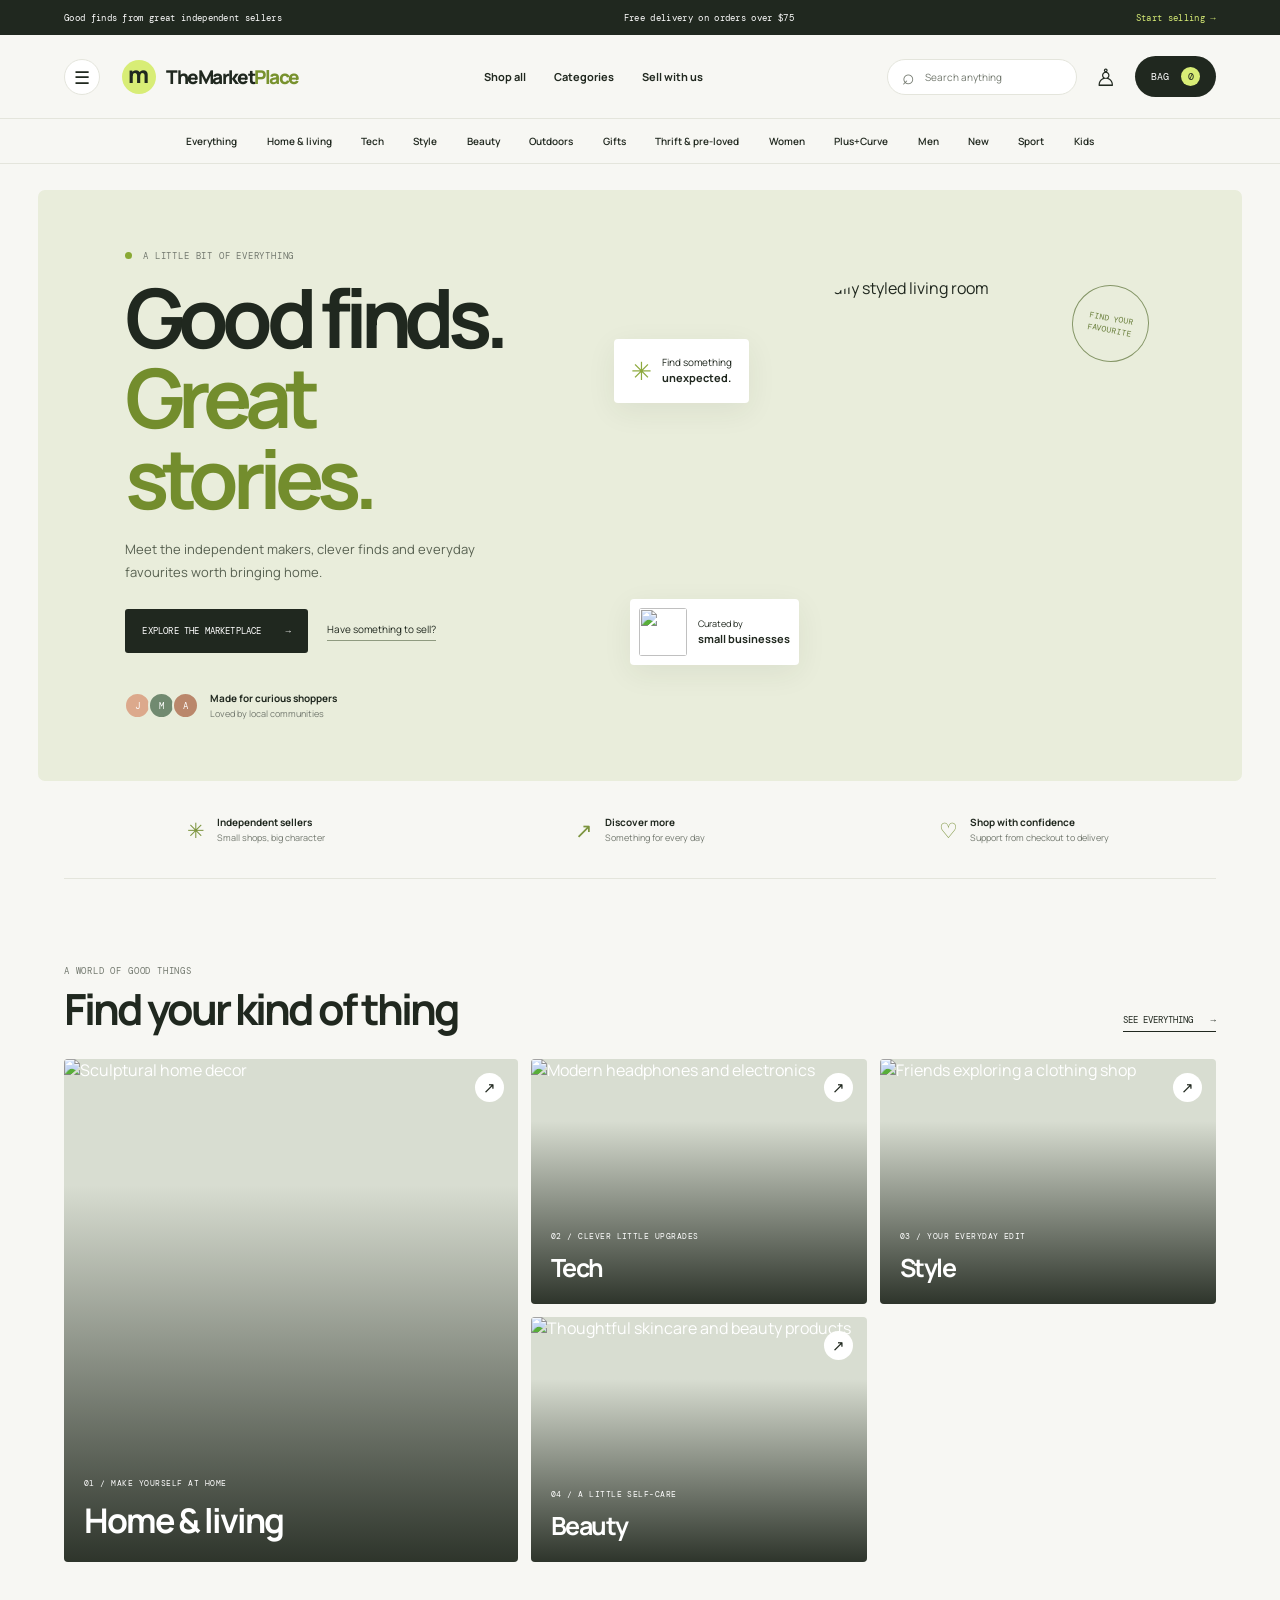
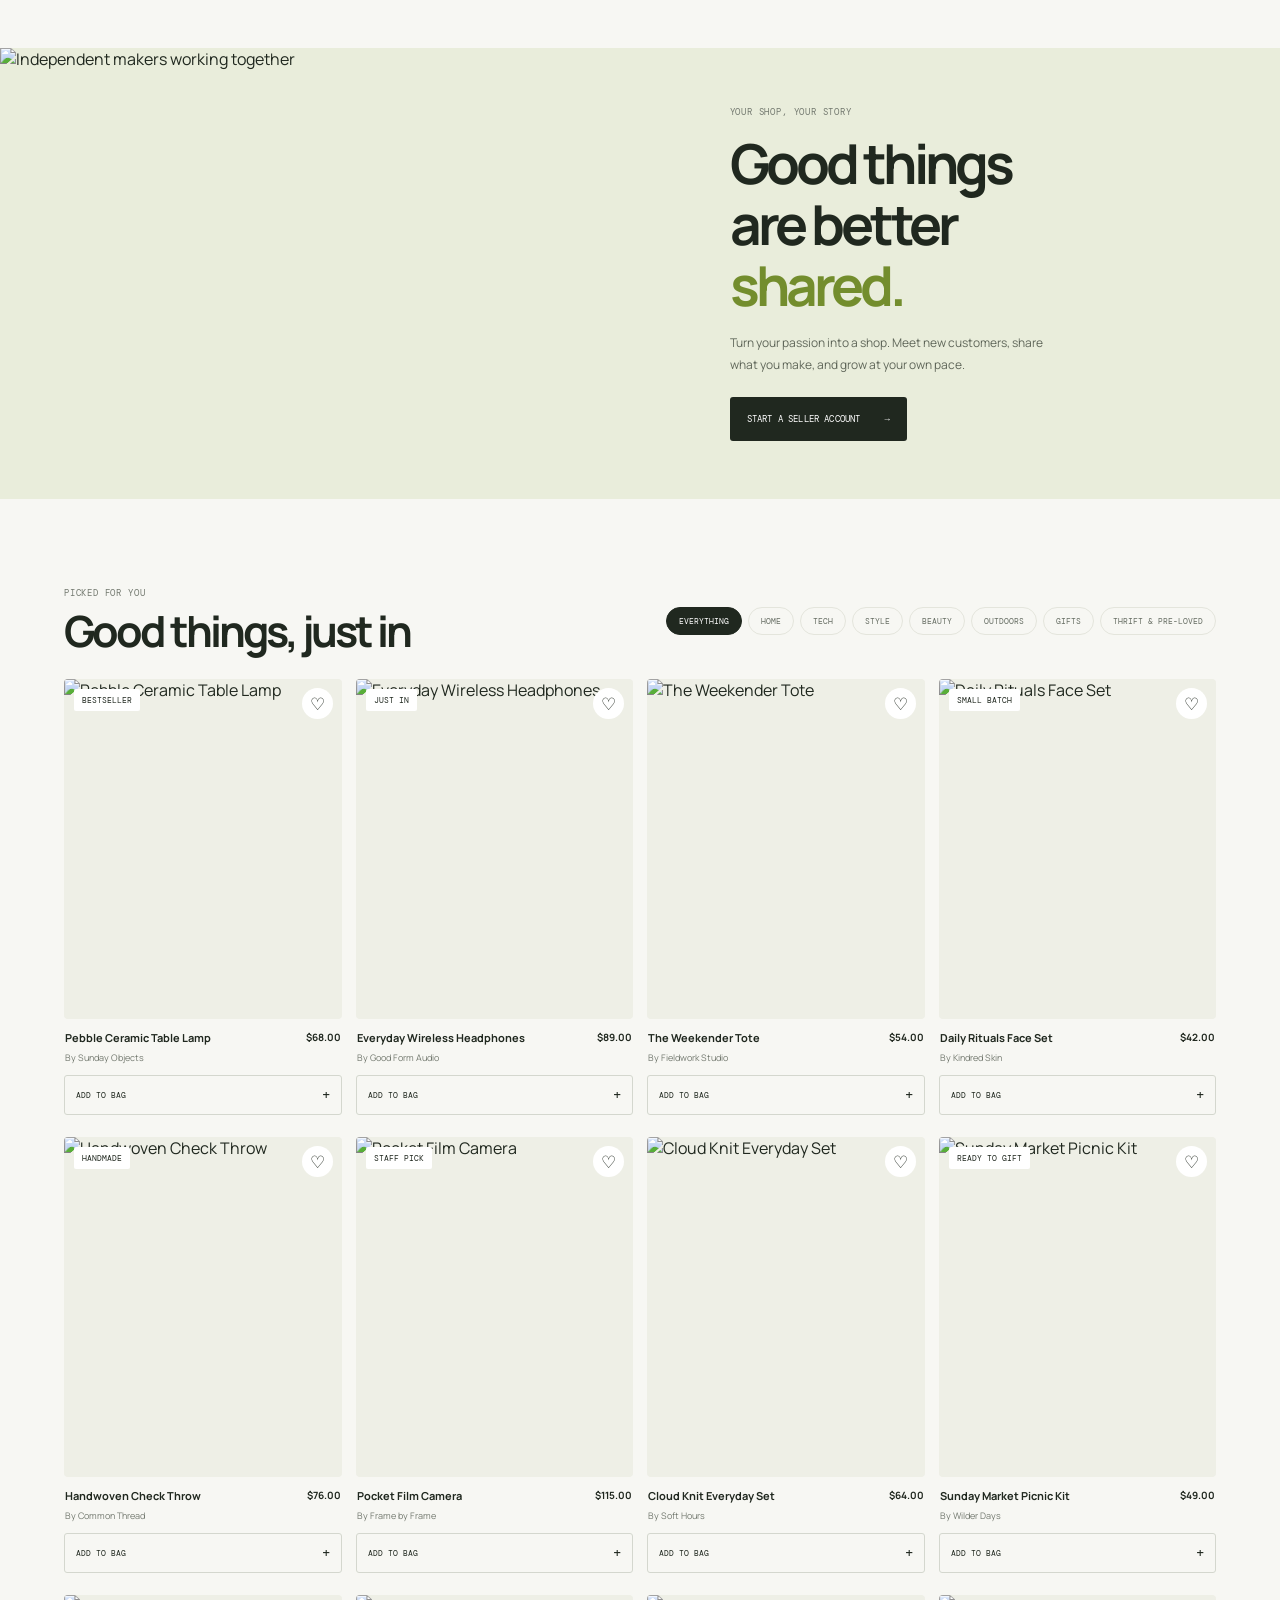
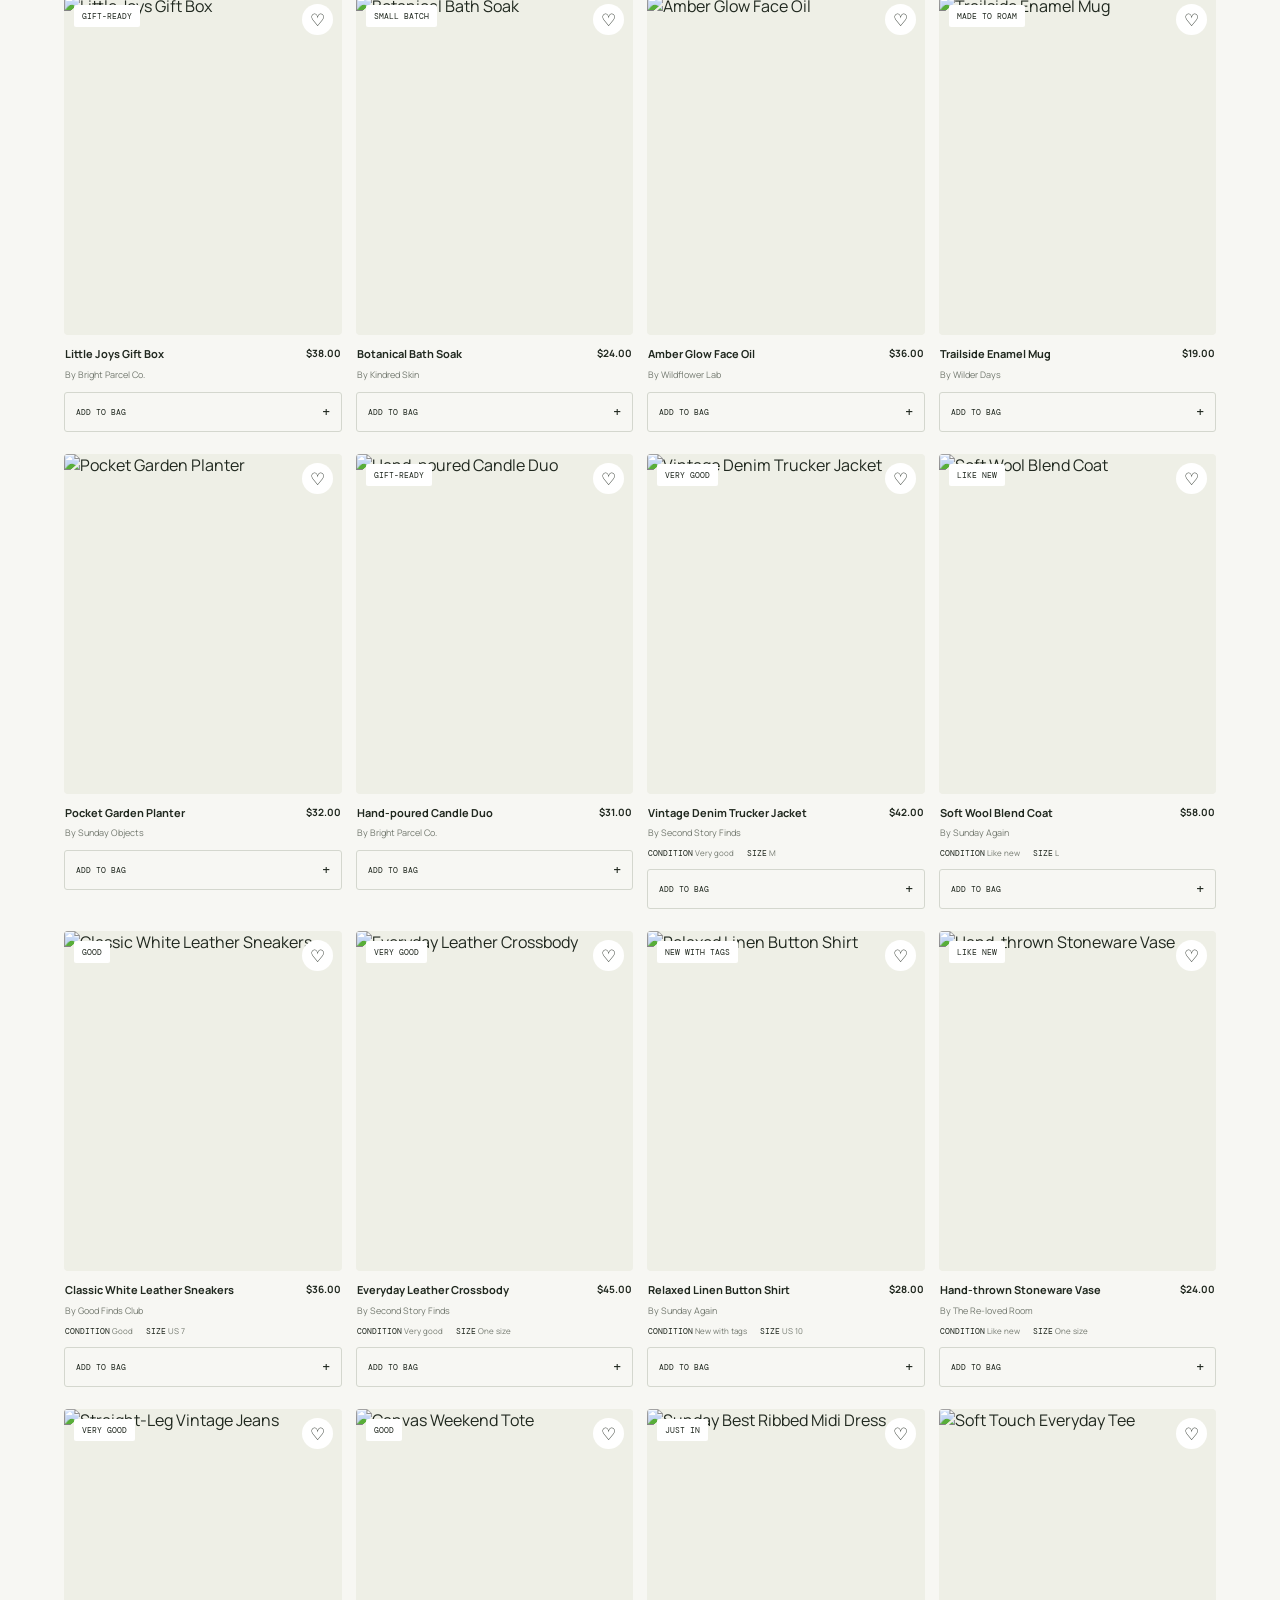
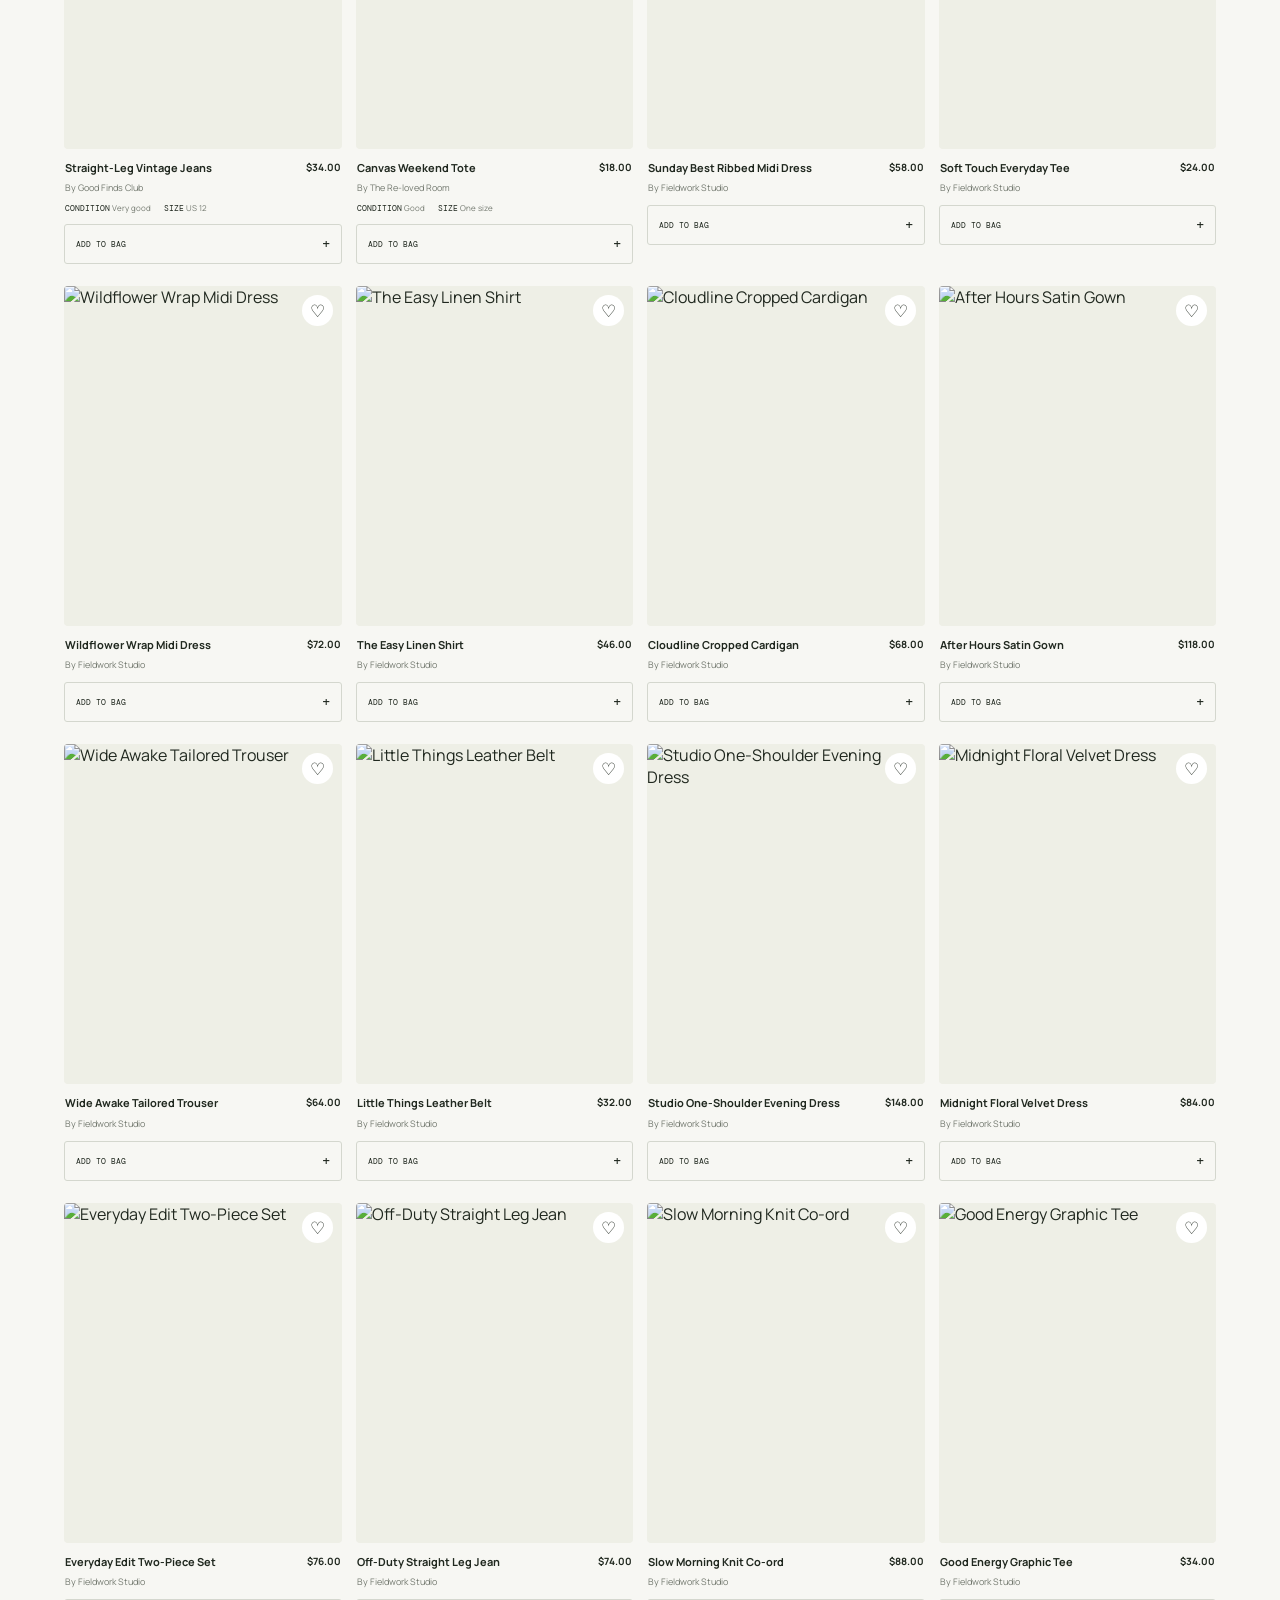
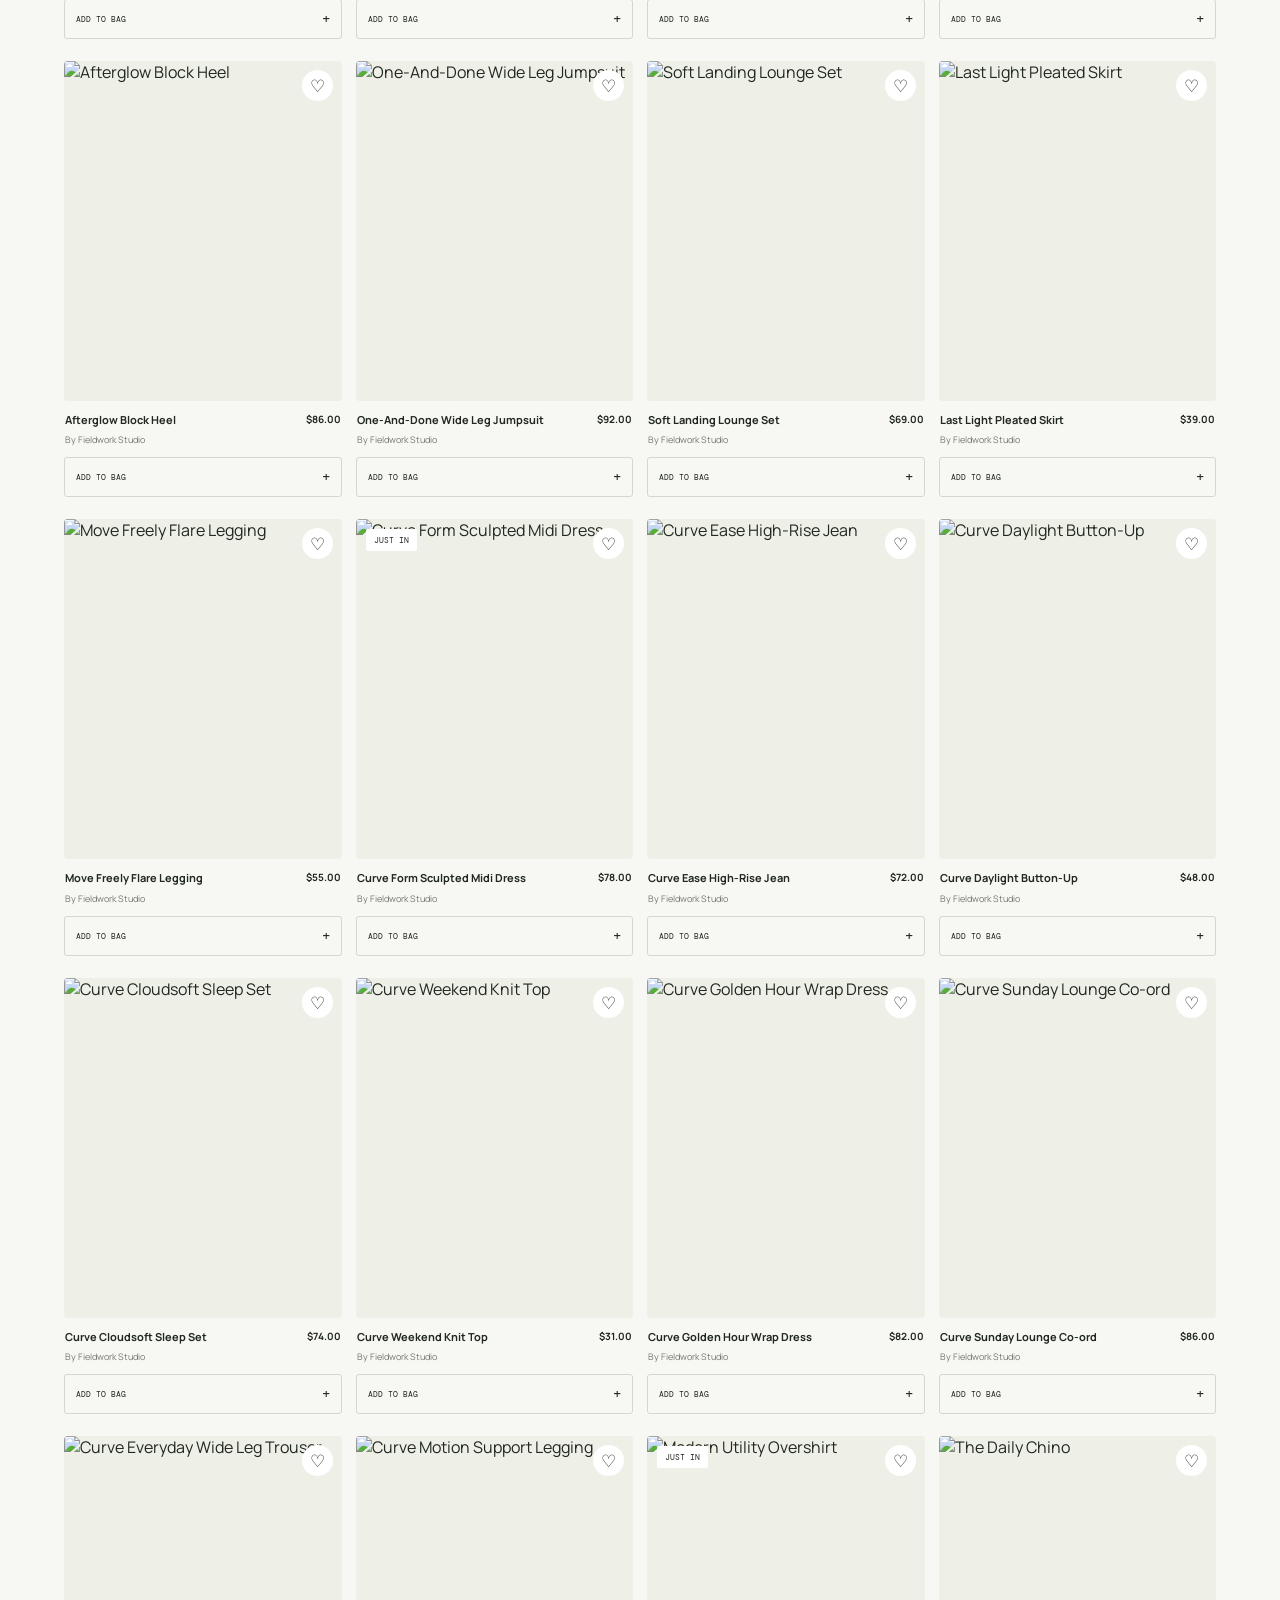
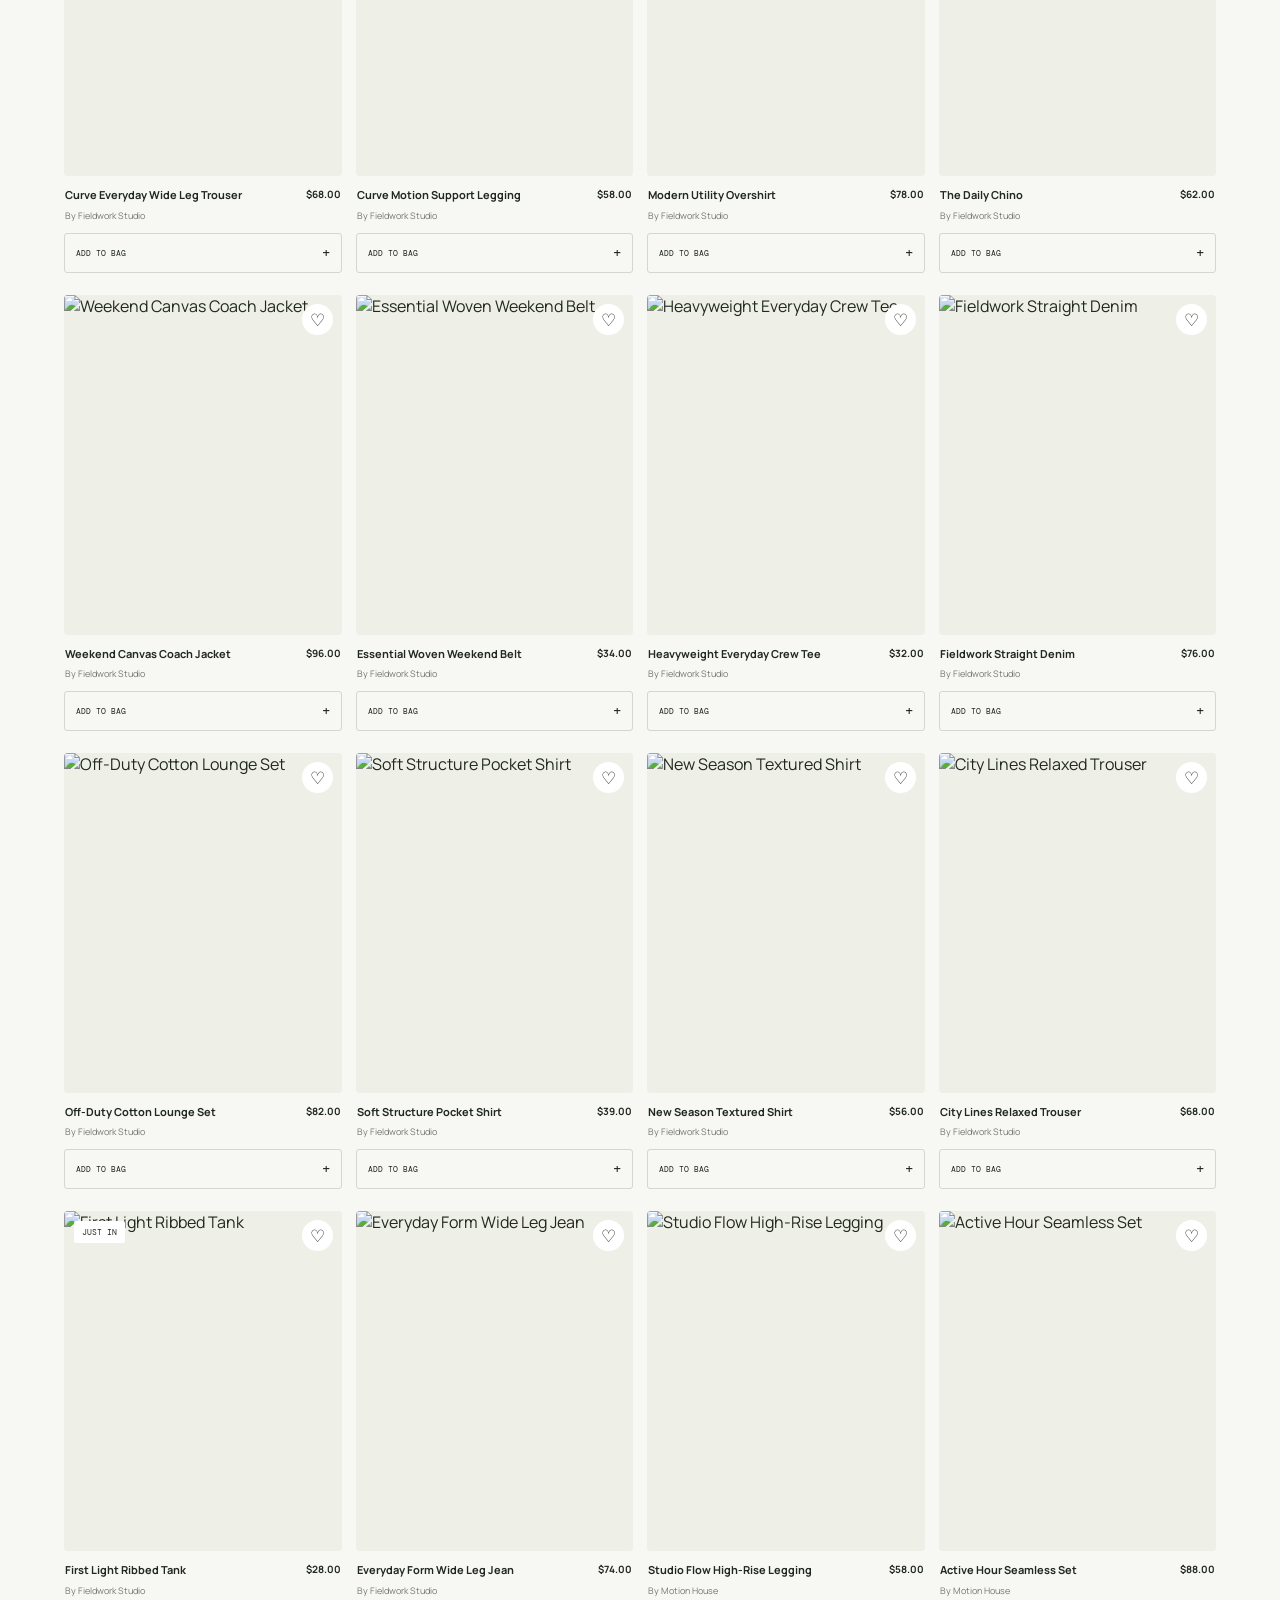
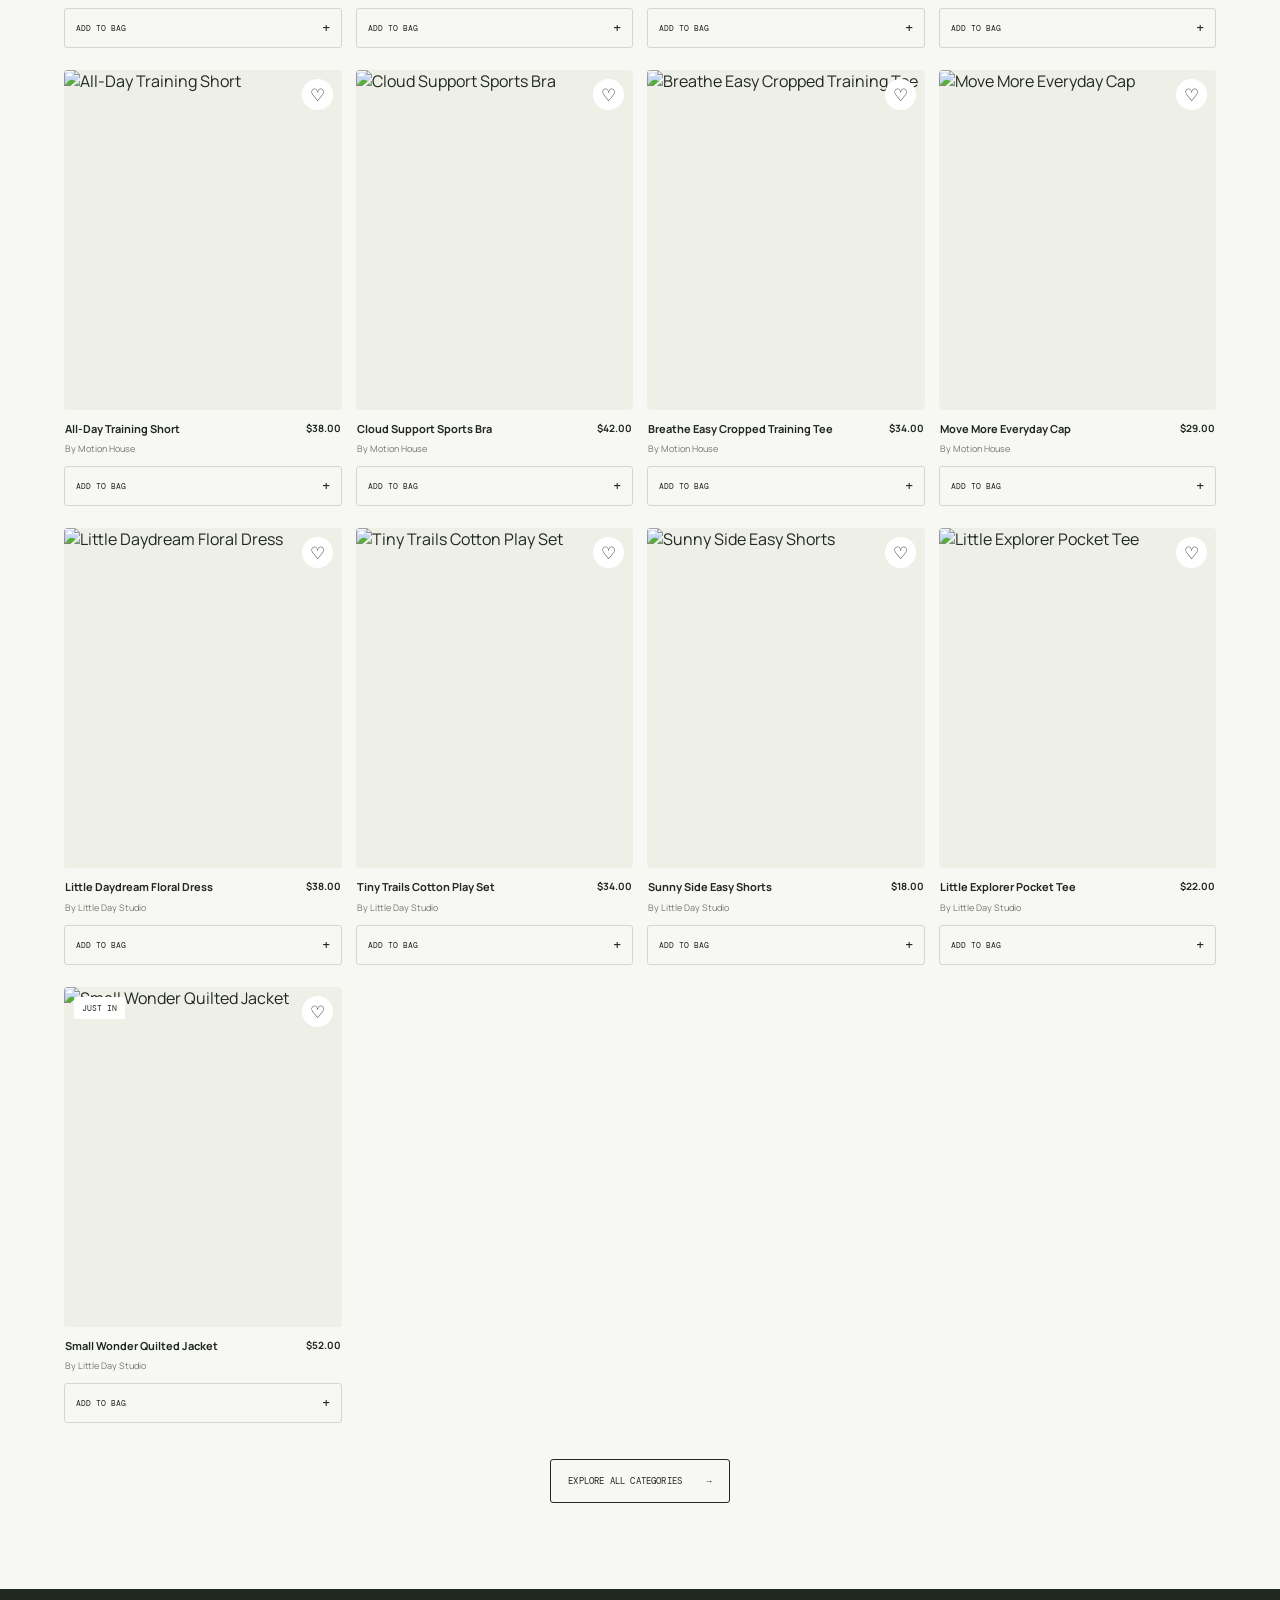
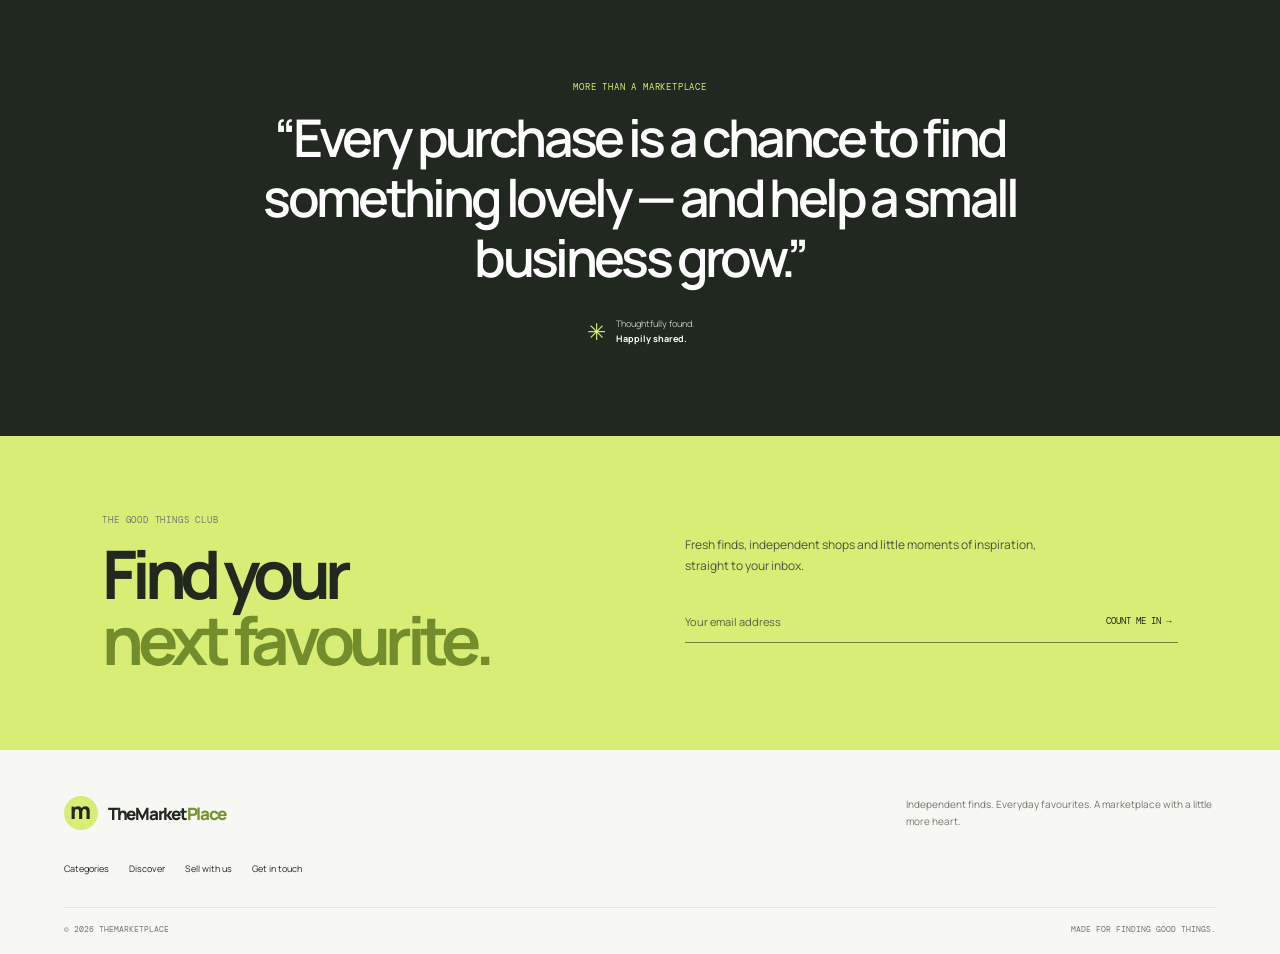
==== commit 53064343: "Add thrift and pre-loved listings Co-authored-by: Copilot <223556219+Copilot@users.noreply.github.co" ====
--- a/index.html
+++ b/index.html
@@ -9,8 +9,8 @@
     <link rel="preconnect" href="https://fonts.googleapis.com" />
     <link rel="preconnect" href="https://fonts.gstatic.com" crossorigin />
     <link href="https://fonts.googleapis.com/css2?family=DM+Mono:wght@400;500&family=Manrope:wght@400;500;600;700;800&display=swap" rel="stylesheet" />
-    <link rel="stylesheet" href="styles.css?v=supabase-accounts-1" />
-    <script src="catalog.js?v=nova-catalog-3" defer></script>
+    <link rel="stylesheet" href="styles.css?v=thrift-listings-1" />
+    <script src="catalog.js?v=nova-catalog-4" defer></script>
     <script src="sidebar.js?v=sidebar-editorial-2" defer></script>
     <script type="module" src="account.js?v=supabase-accounts-1"></script>
     <script src="app.js" defer></script>
@@ -45,6 +45,7 @@
       <a href="shop.html?category=beauty">Beauty</a>
       <a href="shop.html?category=outdoors">Outdoors</a>
       <a href="shop.html?category=gifts">Gifts</a>
+      <a href="shop.html?category=thrift">Thrift & pre-loved</a>
       <a href="shop.html?category=women">Women</a>
       <a href="shop.html?category=plus-curve">Plus+Curve</a>
       <a href="shop.html?category=men">Men</a>
@@ -108,6 +109,7 @@
             <a class="filter" href="shop.html?category=beauty">Beauty</a>
             <a class="filter" href="shop.html?category=outdoors">Outdoors</a>
             <a class="filter" href="shop.html?category=gifts">Gifts</a>
+            <a class="filter" href="shop.html?category=thrift">Thrift & pre-loved</a>
           </div>
         </div>
         <div class="product-grid" id="product-grid" aria-live="polite"></div>
--- a/styles.css
+++ b/styles.css
@@ -107,6 +107,8 @@
 .product-info p { margin: 0 0 5px; font-size: 11px; font-weight: 700; line-height: 1.4; }
 .product-info strong { font-size: 10px; white-space: nowrap; }
 .seller-name { color: var(--muted); font-size: 9px; }
+.product-listing-details { display: flex; flex-wrap: wrap; gap: 5px 13px; margin: 8px 1px 0; color: var(--muted); font-size: 8px; }
+.product-listing-details strong { color: var(--ink); font: 8px var(--mono); text-transform: uppercase; }
 .add { width: 100%; display: flex; align-items: center; justify-content: space-between; margin-top: 11px; border: 1px solid #d4d7ce; border-radius: 3px; background: transparent; padding: 10px 11px; cursor: pointer; font: 8px var(--mono); text-align: left; text-transform: uppercase; }
 .add span { font-size: 14px; }
 .add:hover { border-color: var(--ink); background: var(--ink); color: var(--white); }
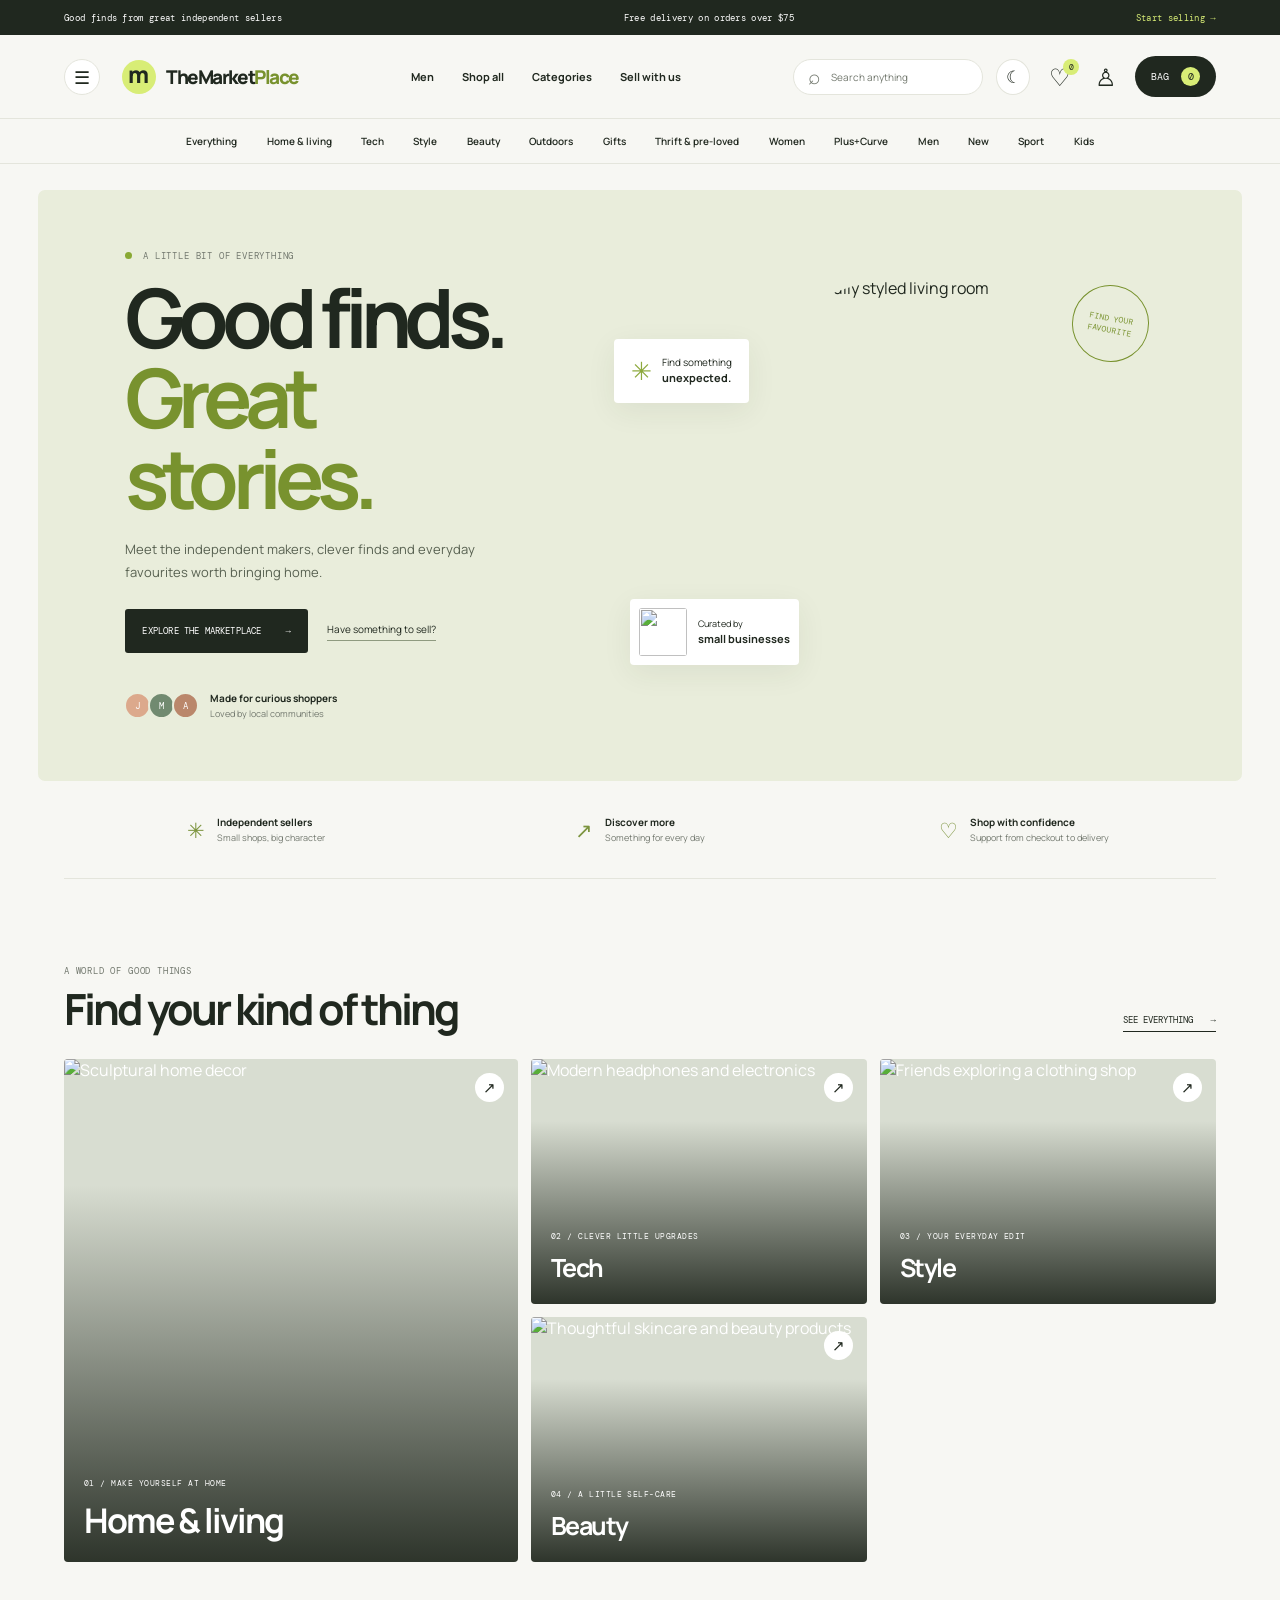
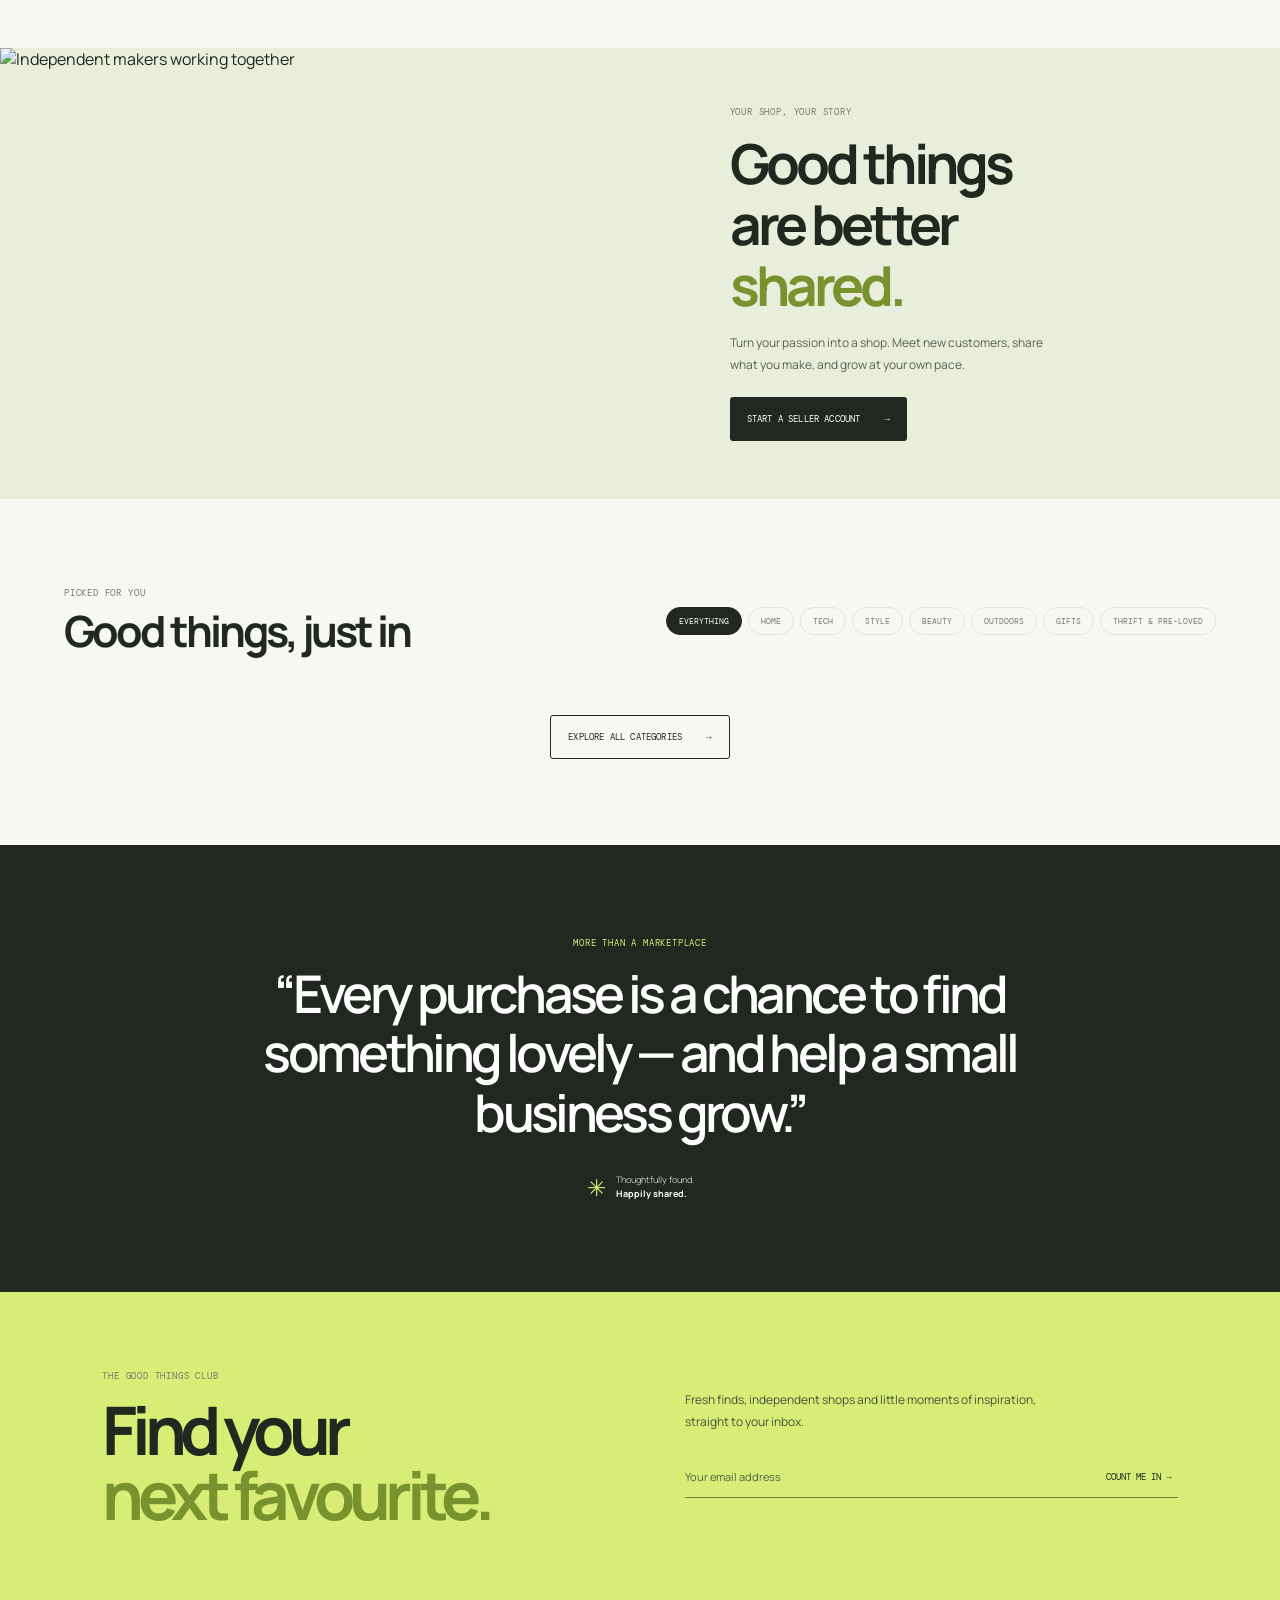
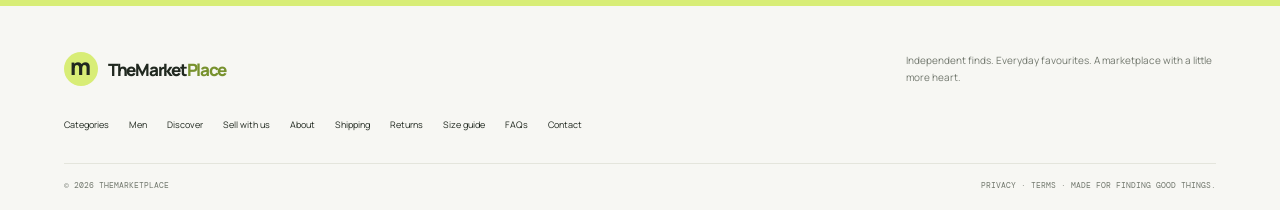
==== commit bf2be0ea: "Build seller studio and public listings Co-authored-by: Copilot <223556219+Copilot@users.noreply.git" ====
--- a/index.html
+++ b/index.html
@@ -6,14 +6,21 @@
     <meta name="theme-color" content="#f7f7f3" />
     <meta name="description" content="Shop independent sellers for home, tech, style, beauty and more at TheMarketPlace." />
     <title>TheMarketPlace — Find your next favourite</title>
+    <script>
+      try {
+        if (localStorage.getItem('themarketplace-theme') === 'dark') document.documentElement.dataset.theme = 'dark';
+      } catch (error) {
+        console.error('Could not restore the saved theme preference.', error);
+      }
+    </script>
     <link rel="preconnect" href="https://fonts.googleapis.com" />
     <link rel="preconnect" href="https://fonts.gstatic.com" crossorigin />
     <link href="https://fonts.googleapis.com/css2?family=DM+Mono:wght@400;500&family=Manrope:wght@400;500;600;700;800&display=swap" rel="stylesheet" />
-    <link rel="stylesheet" href="styles.css?v=thrift-listings-1" />
-    <script src="catalog.js?v=nova-catalog-4" defer></script>
+    <link rel="stylesheet" href="styles.css?v=seller-studio-1" />
+    <script src="catalog.js?v=nova-catalog-5" defer></script>
     <script src="sidebar.js?v=sidebar-editorial-2" defer></script>
-    <script type="module" src="account.js?v=supabase-accounts-1"></script>
-    <script src="app.js" defer></script>
+    <script type="module" src="account.js?v=seller-studio-1"></script>
+    <script type="module" src="storefront-init.js?v=seller-listings-1"></script>
   </head>
   <body>
     <div class="utility">
@@ -26,12 +33,15 @@
       <button class="icon-button mobile-menu" id="menu-button" type="button" aria-label="Open navigation" aria-expanded="false" aria-controls="site-sidebar">☰</button>
       <a class="logo" href="#home" aria-label="TheMarketPlace home"><span class="logo-mark">m</span><span>TheMarket<span class="logo-accent">Place</span></span></a>
       <nav class="main-nav" id="main-nav" aria-label="Main navigation">
+        <a href="shop.html?category=men">Men</a>
         <a href="shop.html">Shop all</a>
         <a href="#categories">Categories</a>
         <a href="#sell">Sell with us</a>
       </nav>
       <div class="header-actions">
         <button class="search-button" id="search-button" type="button"><span aria-hidden="true">⌕</span><span>Search anything</span></button>
+        <button class="icon-button theme-button" id="theme-button" type="button" aria-label="Switch to dark mode" aria-pressed="false"><span class="theme-icon" aria-hidden="true">☾</span></button>
+        <button class="icon-button wishlist-button" id="wishlist-button" type="button" aria-label="Wishlist, 0 saved items" aria-haspopup="dialog" aria-controls="wishlist-dialog"><span aria-hidden="true">♡</span><span class="wishlist-count" id="wishlist-count">0</span></button>
         <button class="icon-button account-button" id="account-button" type="button" aria-label="Your account">♙</button>
         <button class="bag-button" id="bag-button" type="button" aria-label="Shopping bag, 0 items">Bag <span id="bag-count">0</span></button>
       </div>
@@ -131,8 +141,8 @@
     <footer class="footer">
       <a class="logo footer-logo" href="#home"><span class="logo-mark">m</span><span>TheMarket<span class="logo-accent">Place</span></span></a>
       <p>Independent finds. Everyday favourites. A marketplace with a little more heart.</p>
-      <nav aria-label="Footer navigation"><a href="#categories">Categories</a><a href="#shop">Discover</a><a href="#sell">Sell with us</a><a href="#newsletter">Get in touch</a></nav>
-      <div class="footer-bottom"><span>© 2026 TheMarketPlace</span><span>Made for finding good things.</span></div>
+      <nav aria-label="Footer navigation"><a href="#categories">Categories</a><a href="shop.html?category=men">Men</a><a href="#shop">Discover</a><a href="#sell">Sell with us</a><a href="pages.html?page=about">About</a><a href="pages.html?page=shipping">Shipping</a><a href="pages.html?page=returns">Returns</a><a href="pages.html?page=size-guide">Size guide</a><a href="pages.html?page=faq">FAQs</a><a href="pages.html?page=contact">Contact</a></nav>
+      <div class="footer-bottom"><span>© 2026 TheMarketPlace</span><span><a href="pages.html?page=privacy">Privacy</a> · <a href="pages.html?page=terms">Terms</a> · Made for finding good things.</span></div>
     </footer>
 
     <aside class="site-sidebar" id="site-sidebar" role="dialog" aria-modal="true" aria-labelledby="sidebar-title" aria-hidden="true" inert>
@@ -162,6 +172,14 @@
 
     <dialog id="search-dialog" aria-labelledby="search-title">
       <form method="dialog"><div class="search-head"><label id="search-title" for="search-input">What are you looking for?</label><button class="icon-button" type="submit" aria-label="Close search">×</button></div><input id="search-input" autocomplete="off" placeholder="Try “lamp”, “headphones” or “weekend”" /><div id="search-results" class="search-results"></div></form>
+    </dialog>
+    <dialog class="product-dialog" id="product-dialog" aria-labelledby="product-dialog-title">
+      <div class="product-dialog-head"><p class="eyebrow" id="product-dialog-title">PRODUCT DETAILS</p><button class="icon-button" id="close-product-dialog" type="button" aria-label="Close product details">×</button></div>
+      <div class="product-detail-content" id="product-detail-content"></div>
+    </dialog>
+    <dialog class="wishlist-dialog" id="wishlist-dialog" aria-labelledby="wishlist-title">
+      <div class="wishlist-dialog-head"><div><p class="eyebrow">SAVED FOR LATER</p><h2 id="wishlist-title">Your wishlist <span id="wishlist-dialog-count">(0)</span></h2></div><button class="icon-button" id="close-wishlist" type="button" aria-label="Close wishlist">×</button></div>
+      <div class="wishlist-items" id="wishlist-items"></div>
     </dialog>
     <dialog class="account-dialog" id="account-dialog" aria-labelledby="account-title">
       <div class="account-dialog-head">
@@ -207,6 +225,7 @@
         <div class="account-profile-intro">
           <p class="account-profile-welcome" id="account-profile-welcome"></p>
           <p id="profile-email"></p>
+          <a class="seller-profile-dashboard" id="seller-profile-dashboard" href="seller.html" hidden>Open Seller Studio <span aria-hidden="true">→</span></a>
         </div>
         <form id="profile-form" class="account-form account-profile-form">
           <div class="account-image-fields">
--- a/styles.css
+++ b/styles.css
@@ -3,10 +3,47 @@
   --muted: #73796f;
   --paper: #f7f7f3;
   --white: #fff;
+  --surface: #fff;
+  --on-ink: #fff;
+  --green-ink: #20281f;
   --green: #d8ed76;
   --line: #e4e5dc;
   --soft: #eeefe6;
+  --hero-surface: #e9eddb;
+  --hero-copy: #586151;
+  --accent: #78922e;
+  --accent-hover: #394332;
+  --newsletter-surface: #d8ed76;
+  --newsletter-copy: #49523b;
+  --newsletter-border: #73833e;
+  --newsletter-placeholder: #555f48;
+  --sidebar-link: #85877f;
+  --sidebar-accent: #718631;
+  --on-ink-muted: #c1c7b7;
   --mono: "DM Mono", monospace;
+}
+
+html[data-theme="dark"] {
+  color-scheme: dark;
+  --ink: #e8ede4;
+  --muted: #a4aea0;
+  --paper: #171c18;
+  --surface: #242c24;
+  --on-ink: #20281f;
+  --green-ink: #20281f;
+  --line: #394239;
+  --soft: #252d25;
+  --hero-surface: #252e24;
+  --hero-copy: #c1cab9;
+  --accent: #bfd781;
+  --accent-hover: #45533b;
+  --newsletter-surface: #293522;
+  --newsletter-copy: #d6e0cd;
+  --newsletter-border: #8a9e5b;
+  --newsletter-placeholder: #b8c4a8;
+  --sidebar-link: #b2bbae;
+  --sidebar-accent: #cadc92;
+  --on-ink-muted: #5a6655;
 }
 
 * { box-sizing: border-box; }
@@ -17,36 +54,41 @@
 a { color: inherit; text-decoration: none; }
 button { color: inherit; }
 img { display: block; max-width: 100%; }
-.utility { min-height: 35px; padding: 0 5vw; display: flex; align-items: center; justify-content: space-between; gap: 15px; background: var(--ink); color: var(--white); font: 9px var(--mono); letter-spacing: .035em; }
+.utility { min-height: 35px; padding: 0 5vw; display: flex; align-items: center; justify-content: space-between; gap: 15px; background: var(--ink); color: var(--on-ink); font: 9px var(--mono); letter-spacing: .035em; }
 .utility a { color: var(--green); }
 .header { height: 84px; padding: 0 5vw; display: grid; grid-template-columns: auto auto 1fr auto; align-items: center; gap: 22px; background: var(--paper); position: sticky; top: 0; z-index: 8; border-bottom: 1px solid var(--line); }
 .logo { display: inline-flex; align-items: center; gap: 10px; width: max-content; font-size: 19px; font-weight: 800; letter-spacing: -.075em; white-space: nowrap; }
-.logo-mark { display: grid; place-items: center; width: 34px; height: 34px; border-radius: 50%; background: var(--green); font-size: 23px; line-height: 1; letter-spacing: -.1em; padding: 0 4px 5px 0; }
-.logo-accent { color: #78922e; }
+.logo-mark { display: grid; place-items: center; width: 34px; height: 34px; border-radius: 50%; background: var(--green); color: var(--green-ink); font-size: 23px; line-height: 1; letter-spacing: -.1em; padding: 0 4px 5px 0; }
+.logo-accent { color: var(--accent); }
 .main-nav { display: flex; justify-content: center; gap: 28px; }
 .main-nav a, .category-nav a { font-size: 11px; font-weight: 700; }
-.main-nav a:hover, .category-nav a:hover, .footer nav a:hover { color: #78922e; }
+.main-nav a:hover, .category-nav a:hover, .footer nav a:hover { color: var(--accent); }
 .header-actions { justify-self: end; display: flex; align-items: center; gap: 13px; }
-.search-button { width: 190px; display: flex; align-items: center; gap: 10px; border: 1px solid var(--line); border-radius: 22px; background: var(--white); padding: 10px 14px; color: var(--muted); cursor: pointer; font-size: 10px; text-align: left; }
+.search-button { width: 190px; display: flex; align-items: center; gap: 10px; border: 1px solid var(--line); border-radius: 22px; background: var(--surface); padding: 10px 14px; color: var(--muted); cursor: pointer; font-size: 10px; text-align: left; }
 .search-button span:first-child { font: 21px/14px Arial; }
 .icon-button { border: 0; background: none; cursor: pointer; font-size: 24px; line-height: 1; padding: 5px; }
-.bag-button { border: 0; border-radius: 22px; background: var(--ink); color: var(--white); padding: 11px 16px; cursor: pointer; font: 10px var(--mono); text-transform: uppercase; }
-.bag-button span { min-width: 19px; height: 19px; display: inline-grid; place-items: center; margin-left: 6px; border-radius: 50%; background: var(--green); color: var(--ink); }
-.mobile-menu { display: grid; place-items: center; width: 36px; height: 36px; border: 1px solid var(--line); border-radius: 50%; background: var(--white); font-size: 18px; }
-.mobile-menu:hover { border-color: var(--ink); background: var(--green); }
+.wishlist-button { position: relative; display: grid; place-items: center; width: 34px; height: 36px; font-size: 24px; }
+.wishlist-button>span:first-child { line-height: 1; }
+.theme-button { display: grid; place-items: center; width: 34px; height: 36px; border: 1px solid var(--line); border-radius: 50%; background: var(--surface); font-size: 17px; transition: background .2s, transform .2s; }
+.theme-button:hover { background: var(--soft); transform: rotate(-8deg); }
+.wishlist-count { position: absolute; top: 0; right: -2px; min-width: 16px; height: 16px; display: grid; place-items: center; border-radius: 50%; background: var(--green); color: var(--green-ink); font: 8px var(--mono); }
+.bag-button { border: 0; border-radius: 22px; background: var(--ink); color: var(--on-ink); padding: 11px 16px; cursor: pointer; font: 10px var(--mono); text-transform: uppercase; }
+.bag-button span { min-width: 19px; height: 19px; display: inline-grid; place-items: center; margin-left: 6px; border-radius: 50%; background: var(--green); color: var(--green-ink); }
+.mobile-menu { display: grid; place-items: center; width: 36px; height: 36px; border: 1px solid var(--line); border-radius: 50%; background: var(--surface); font-size: 18px; }
+.mobile-menu:hover { border-color: var(--ink); background: var(--green); color: var(--green-ink); }
 .category-nav { min-height: 45px; padding: 6px 5vw; display: flex; flex-wrap: wrap; align-items: center; justify-content: center; gap: 8px clamp(14px, 2.3vw, 34px); border-bottom: 1px solid var(--line); background: var(--paper); }
 .category-nav a { font-size: 10px; font-weight: 600; }
-.hero { min-height: 525px; margin: 26px 3vw 0; padding: 48px 6.8vw; display: grid; grid-template-columns: .88fr 1.12fr; align-items: center; gap: 5vw; overflow: hidden; border-radius: 7px; background: #e9eddb; }
+.hero { min-height: 525px; margin: 26px 3vw 0; padding: 48px 6.8vw; display: grid; grid-template-columns: .88fr 1.12fr; align-items: center; gap: 5vw; overflow: hidden; border-radius: 7px; background: var(--hero-surface); }
 .hero-copy { max-width: 500px; padding: 12px 0; }
 .eyebrow { margin: 0 0 15px; color: var(--muted); font: 9px var(--mono); letter-spacing: .09em; text-transform: uppercase; }
 .eyebrow-dot { display: inline-block; width: 7px; height: 7px; margin-right: 5px; border-radius: 50%; background: #89a934; }
 .hero h1, .newsletter h2 { margin: 0; font-size: clamp(50px, 6.4vw, 88px); line-height: .98; letter-spacing: -.085em; font-weight: 700; }
-.hero h1 span, .newsletter h2 span { color: #738d2d; }
-.hero-copy>p:not(.eyebrow) { max-width: 385px; margin: 20px 0 26px; color: #586151; font-size: 13px; line-height: 1.75; }
+.hero h1 span, .newsletter h2 span { color: var(--accent); }
+.hero-copy>p:not(.eyebrow) { max-width: 385px; margin: 20px 0 26px; color: var(--hero-copy); font-size: 13px; line-height: 1.75; }
 .hero-actions { display: flex; align-items: center; flex-wrap: wrap; gap: 19px; }
 .button { display: inline-flex; align-items: center; justify-content: center; gap: 24px; min-height: 44px; padding: 0 17px; border-radius: 3px; font: 9px var(--mono); letter-spacing: .02em; text-transform: uppercase; }
-.button-dark { background: var(--ink); color: var(--white); }
-.button-dark:hover, .checkout:hover { background: #394332; }
+.button-dark { background: var(--ink); color: var(--on-ink); }
+.button-dark:hover, .checkout:hover { background: var(--accent-hover); color: var(--white); }
 .seller-link { border-bottom: 1px solid #8f9a80; padding: 0 0 4px; font-size: 10px; }
 .hero-proof { display: flex; align-items: center; gap: 11px; margin-top: 37px; color: var(--muted); font-size: 9px; line-height: 1.6; }
 .hero-proof strong { color: var(--ink); font-size: 10px; }
@@ -56,12 +98,12 @@
 .avatar-stack i:nth-child(3) { background: #ba876b; }
 .hero-visual { height: 418px; position: relative; }
 .hero-main-image { width: 84%; height: 100%; margin-left: auto; border-radius: 48% 48% 4px 4px; object-fit: cover; }
-.hero-note { position: absolute; left: 0; top: 15%; display: flex; align-items: center; gap: 10px; padding: 13px 17px; border-radius: 4px; background: var(--white); box-shadow: 0 8px 30px #28321a12; font-size: 10px; line-height: 1.5; }
+.hero-note { position: absolute; left: 0; top: 15%; display: flex; align-items: center; gap: 10px; padding: 13px 17px; border-radius: 4px; background: var(--surface); box-shadow: 0 8px 30px #28321a12; font-size: 10px; line-height: 1.5; }
 .hero-note strong, .hero-mini strong { font-size: 11px; }
 .note-icon { color: #8da93d; font-size: 25px; }
-.hero-mini { position: absolute; left: 3%; bottom: 7%; display: flex; align-items: center; gap: 11px; padding: 9px; border-radius: 4px; background: var(--white); box-shadow: 0 8px 30px #28321a12; font-size: 9px; line-height: 1.5; }
+.hero-mini { position: absolute; left: 3%; bottom: 7%; display: flex; align-items: center; gap: 11px; padding: 9px; border-radius: 4px; background: var(--surface); box-shadow: 0 8px 30px #28321a12; font-size: 9px; line-height: 1.5; }
 .hero-mini img { width: 48px; height: 48px; border-radius: 3px; object-fit: cover; }
-.hero-stamp { position: absolute; top: 2%; right: 1%; display: grid; place-items: center; width: 77px; height: 77px; border: 1px solid #859667; border-radius: 50%; color: #657b36; font: 8px/1.5 var(--mono); text-align: center; transform: rotate(11deg); }
+.hero-stamp { position: absolute; top: 2%; right: 1%; display: grid; place-items: center; width: 77px; height: 77px; border: 1px solid var(--accent); border-radius: 50%; color: var(--accent); font: 8px/1.5 var(--mono); text-align: center; transform: rotate(11deg); }
 .promise-bar { min-height: 98px; margin: 0 5vw; display: grid; grid-template-columns: repeat(3, 1fr); align-items: center; border-bottom: 1px solid var(--line); }
 .promise-bar>div { display: flex; align-items: center; justify-content: center; gap: 12px; }
 .promise-bar>div>span { color: #7c943e; font-size: 21px; }
@@ -82,52 +124,72 @@
 .category-card>div span { font: 8px var(--mono); letter-spacing: .06em; }
 .category-card h3 { margin: 6px 0 0; font-size: 25px; letter-spacing: -.06em; }
 .category-home h3 { font-size: 34px; }
-.category-arrow { position: absolute; z-index: 1; top: 14px; right: 14px; width: 29px; height: 29px; display: grid; place-items: center; border-radius: 50%; background: #fff; color: var(--ink); font-size: 15px; }
-.seller-banner { min-height: 420px; display: grid; grid-template-columns: 1fr 1fr; background: #e9eddb; }
+.category-arrow { position: absolute; z-index: 1; top: 14px; right: 14px; width: 29px; height: 29px; display: grid; place-items: center; border-radius: 50%; background: var(--surface); color: var(--ink); font-size: 15px; }
+.seller-banner { min-height: 420px; display: grid; grid-template-columns: 1fr 1fr; background: var(--hero-surface); }
 .seller-art { min-height: 420px; overflow: hidden; }
 .seller-art img { width: 100%; height: 100%; object-fit: cover; }
 .seller-copy { align-self: center; max-width: 520px; padding: 58px clamp(35px, 7vw, 105px); }
 .seller-copy h2 { margin-bottom: 17px; font-size: clamp(39px, 4.3vw, 58px); }
-.seller-copy h2 em { color: #738d2d; font-style: normal; }
-.seller-copy>p:not(.eyebrow) { margin: 0 0 22px; color: #60675a; font-size: 12px; line-height: 1.8; }
+.seller-copy h2 em { color: var(--accent); font-style: normal; }
+.seller-copy>p:not(.eyebrow) { margin: 0 0 22px; color: var(--hero-copy); font-size: 12px; line-height: 1.8; }
 .products-section { padding-top: 88px; }
 .product-heading { align-items: center; margin-bottom: 24px; }
 .filters { display: flex; flex-wrap: wrap; justify-content: flex-end; gap: 6px; }
-.filter { border: 1px solid var(--line); border-radius: 18px; background: transparent; padding: 8px 12px; color: #666d63; cursor: pointer; font: 8px var(--mono); text-transform: uppercase; }
-.filter.active, .filter:hover { border-color: var(--ink); background: var(--ink); color: var(--white); }
+.filter { border: 1px solid var(--line); border-radius: 18px; background: transparent; padding: 8px 12px; color: var(--muted); cursor: pointer; font: 8px var(--mono); text-transform: uppercase; }
+.filter.active, .filter:hover { border-color: var(--ink); background: var(--ink); color: var(--on-ink); }
 .product-grid { display: grid; grid-template-columns: repeat(4, minmax(0, 1fr)); gap: 22px 14px; }
 .product-card { min-width: 0; }
 .product-image { height: clamp(205px, 28vw, 340px); position: relative; overflow: hidden; border-radius: 4px; background: var(--soft); }
-.product-image>img { width: 100%; height: 100%; object-fit: cover; transition: transform .4s; }
-.product-card:hover .product-image>img { transform: scale(1.04); }
-.product-tag { position: absolute; top: 10px; left: 10px; border-radius: 2px; background: var(--white); padding: 6px 8px; font: 8px var(--mono); text-transform: uppercase; }
-.wish { position: absolute; top: 9px; right: 9px; width: 31px; height: 31px; display: grid; place-items: center; border: 0; border-radius: 50%; background: var(--white); cursor: pointer; font-size: 17px; }
+.product-image>img, .product-image-trigger>img { width: 100%; height: 100%; object-fit: cover; transition: transform .4s; }
+.product-image-trigger { position: absolute; inset: 0; display: block; width: 100%; height: 100%; border: 0; padding: 0; background: transparent; cursor: pointer; }
+.product-image-trigger::after { position: absolute; right: 9px; bottom: 9px; border-radius: 2px; background: var(--surface); padding: 6px 8px; color: var(--ink); content: "VIEW DETAILS"; font: 8px var(--mono); opacity: 0; transition: opacity .2s; }
+.product-card:hover .product-image-trigger::after, .product-image-trigger:focus-visible::after { opacity: 1; }
+.product-image-trigger:focus-visible { outline: 2px solid #78922e; outline-offset: -3px; }
+.product-card:hover .product-image>img, .product-card:hover .product-image-trigger>img { transform: scale(1.04); }
+.product-tag { position: absolute; top: 10px; left: 10px; border-radius: 2px; background: var(--surface); padding: 6px 8px; font: 8px var(--mono); text-transform: uppercase; }
+.wish { position: absolute; top: 9px; right: 9px; width: 31px; height: 31px; display: grid; place-items: center; border: 0; border-radius: 50%; background: var(--surface); cursor: pointer; font-size: 17px; }
 .wish.is-saved { color: #a94e44; }
 .product-info { display: flex; justify-content: space-between; gap: 7px; padding: 11px 1px 0; font-size: 10px; }
 .product-info p { margin: 0 0 5px; font-size: 11px; font-weight: 700; line-height: 1.4; }
+.product-name-trigger, .search-product-detail { display: block; border: 0; padding: 0; background: none; color: inherit; cursor: pointer; font: inherit; font-weight: 700; line-height: inherit; text-align: left; }
+.product-name-trigger:hover, .search-product-detail:hover { text-decoration: underline; text-underline-offset: 2px; }
 .product-info strong { font-size: 10px; white-space: nowrap; }
 .seller-name { color: var(--muted); font-size: 9px; }
 .product-listing-details { display: flex; flex-wrap: wrap; gap: 5px 13px; margin: 8px 1px 0; color: var(--muted); font-size: 8px; }
 .product-listing-details strong { color: var(--ink); font: 8px var(--mono); text-transform: uppercase; }
+.product-grid[data-columns="2"] { grid-template-columns: repeat(2, minmax(0, 1fr)); }
+.product-grid[data-columns="3"] { grid-template-columns: repeat(3, minmax(0, 1fr)); }
+.product-grid[data-columns="4"] { grid-template-columns: repeat(4, minmax(0, 1fr)); }
+.thrift-toolbar { margin: 16px 5vw 0; display: flex; align-items: end; gap: 11px 18px; border-bottom: 1px solid var(--line); padding: 12px 0; }
+.thrift-toolbar[hidden] { display: none; }
+.thrift-control { display: grid; gap: 5px; color: var(--muted); font: 8px var(--mono); text-transform: uppercase; }
+.thrift-control select { min-width: 120px; border: 1px solid var(--line); border-radius: 2px; background: var(--surface); padding: 8px 25px 8px 9px; color: var(--ink); font: 9px "Manrope", sans-serif; text-transform: none; }
+.thrift-sort { margin-left: auto; }
+.thrift-result-count { margin: 0 0 8px auto; color: var(--muted); font: 8px var(--mono); text-transform: uppercase; white-space: nowrap; }
+.thrift-view-controls { display: flex; align-items: center; gap: 3px; margin-bottom: 1px; }
+.thrift-view-controls button { width: 28px; height: 29px; border: 1px solid transparent; border-radius: 2px; background: transparent; color: var(--muted); font: 12px var(--mono); cursor: pointer; }
+.thrift-view-controls button[aria-pressed="true"], .thrift-view-controls button:hover { border-color: var(--line); color: var(--ink); }
 .add { width: 100%; display: flex; align-items: center; justify-content: space-between; margin-top: 11px; border: 1px solid #d4d7ce; border-radius: 3px; background: transparent; padding: 10px 11px; cursor: pointer; font: 8px var(--mono); text-align: left; text-transform: uppercase; }
 .add span { font-size: 14px; }
-.add:hover { border-color: var(--ink); background: var(--ink); color: var(--white); }
+.add:hover { border-color: var(--ink); background: var(--ink); color: var(--on-ink); }
+.add:disabled { opacity: .55; cursor: not-allowed; }
+.add:disabled:hover { border-color: #d4d7ce; background: transparent; color: var(--ink); }
 .browse-more { margin: 36px 0 0; text-align: center; }
 .button-outline { border: 1px solid var(--ink); background: transparent; }
-.button-outline:hover { background: var(--ink); color: var(--white); }
+.button-outline:hover { background: var(--ink); color: var(--on-ink); }
 .no-results { grid-column: 1 / -1; padding: 45px 0; color: var(--muted); font-size: 13px; text-align: center; }
-.community-panel { padding: 92px 12vw 86px; background: var(--ink); color: var(--white); text-align: center; }
+.community-panel { padding: 92px 12vw 86px; background: var(--ink); color: var(--on-ink); text-align: center; }
 .community-panel .eyebrow { color: var(--green); }
 .community-panel blockquote { max-width: 840px; margin: 0 auto 26px; font-size: clamp(28px, 4.3vw, 52px); font-weight: 600; line-height: 1.15; letter-spacing: -.07em; }
-.community-panel>div { display: flex; align-items: center; justify-content: center; gap: 10px; color: #c1c7b7; font-size: 9px; line-height: 1.6; text-align: left; }
-.community-panel>div strong { color: var(--white); }
+.community-panel>div { display: flex; align-items: center; justify-content: center; gap: 10px; color: var(--on-ink-muted); font-size: 9px; line-height: 1.6; text-align: left; }
+.community-panel>div strong { color: var(--on-ink); }
 .community-sparkle { color: var(--green); font-size: 23px; }
-.newsletter { padding: 78px 8vw; display: grid; grid-template-columns: 1fr 1fr; align-items: center; gap: 7vw; background: var(--green); }
+.newsletter { padding: 78px 8vw; display: grid; grid-template-columns: 1fr 1fr; align-items: center; gap: 7vw; background: var(--newsletter-surface); }
 .newsletter h2 { font-size: clamp(42px, 5.5vw, 67px); }
-.newsletter-copy>p { max-width: 370px; color: #49523b; font-size: 12px; line-height: 1.8; }
-.newsletter form { display: flex; margin-top: 24px; border-bottom: 1px solid #73833e; }
+.newsletter-copy>p { max-width: 370px; color: var(--newsletter-copy); font-size: 12px; line-height: 1.8; }
+.newsletter form { display: flex; margin-top: 24px; border-bottom: 1px solid var(--newsletter-border); }
 .newsletter input { width: 100%; border: 0; outline: 0; background: transparent; padding: 13px 0; color: var(--ink); font-size: 11px; }
-.newsletter input::placeholder { color: #555f48; }
+.newsletter input::placeholder { color: var(--newsletter-placeholder); }
 .newsletter button { border: 0; background: transparent; cursor: pointer; font: 9px var(--mono); text-transform: uppercase; white-space: nowrap; }
 .form-message { min-height: 14px; margin: 8px 0 0; font: 9px var(--mono); }
 .footer { padding: 36px 5vw 20px; display: grid; grid-template-columns: 1fr 1fr; align-items: center; gap: 22px; }
@@ -151,11 +213,51 @@
 .drawer-footer { border-top: 1px solid var(--ink); padding-top: 17px; }
 .drawer-footer>div { display: flex; justify-content: space-between; font-size: 12px; }
 .drawer-footer>p { color: var(--muted); font-size: 9px; }
-.checkout { width: 100%; display: flex; justify-content: space-between; border: 0; border-radius: 3px; background: var(--ink); color: var(--white); padding: 14px; cursor: pointer; font: 9px var(--mono); text-transform: uppercase; }
+.checkout { width: 100%; display: flex; justify-content: space-between; border: 0; border-radius: 3px; background: var(--ink); color: var(--on-ink); padding: 14px; cursor: pointer; font: 9px var(--mono); text-transform: uppercase; }
 .overlay { position: fixed; inset: 0; z-index: 19; visibility: hidden; background: #18201666; opacity: 0; transition: .25s; }
 .overlay.show { visibility: visible; opacity: 1; }
 dialog { width: min(650px, calc(100vw - 28px)); border: 0; border-radius: 5px; padding: 25px; background: var(--paper); box-shadow: 0 20px 60px #0003; }
 dialog::backdrop { background: #1118; }
+.product-dialog { width: min(850px, calc(100vw - 28px)); max-height: min(88dvh, 760px); overflow-y: auto; padding: clamp(16px, 3vw, 25px); }
+.product-dialog-head { display: flex; align-items: center; justify-content: space-between; margin-bottom: 16px; }
+.product-dialog-head .eyebrow { margin: 0; }
+.product-detail-layout { display: grid; grid-template-columns: minmax(0, 1fr) minmax(0, .9fr); gap: clamp(18px, 4vw, 34px); align-items: start; }
+.product-detail-image { overflow: hidden; border-radius: 3px; background: var(--soft); }
+.product-detail-image img { display: block; width: 100%; max-height: 62vh; aspect-ratio: .84; object-fit: cover; }
+.product-detail-copy { padding: 9px 0; }
+.product-detail-copy>.eyebrow { margin: 0 0 9px; }
+.product-detail-copy h2 { margin: 0; font-size: clamp(21px, 3vw, 30px); line-height: 1.15; letter-spacing: -.06em; }
+.product-detail-price { margin: 13px 0 5px; font-size: 19px; font-weight: 700; }
+.product-detail-seller { margin: 0; color: var(--muted); font-size: 11px; }
+.product-detail-description { margin: 17px 0 0; color: var(--muted); font-size: 11px; line-height: 1.7; }
+.product-detail-facts { display: grid; margin: 20px 0 0; border-top: 1px solid var(--line); }
+.product-detail-facts>div { display: flex; justify-content: space-between; gap: 15px; border-bottom: 1px solid var(--line); padding: 10px 1px; font-size: 10px; }
+.product-detail-facts dt { color: var(--muted); }
+.product-detail-facts dd { margin: 0; text-align: right; }
+.product-detail-add { margin-top: 17px; background: var(--ink); color: var(--on-ink); }
+.product-detail-add:hover { background: var(--accent-hover); color: var(--white); }
+.wishlist-dialog { width: min(920px, calc(100vw - 28px)); max-height: min(88dvh, 800px); overflow-y: auto; padding: clamp(17px, 3vw, 28px); }
+.wishlist-dialog-head { display: flex; align-items: center; justify-content: space-between; gap: 20px; margin-bottom: 18px; }
+.wishlist-dialog-head .eyebrow { margin: 0 0 6px; }
+.wishlist-dialog-head h2 { margin: 0; font-size: clamp(24px, 4vw, 34px); letter-spacing: -.07em; }
+.wishlist-dialog-head h2 span { color: var(--muted); font: 10px var(--mono); letter-spacing: 0; }
+.wishlist-items { display: grid; }
+.wishlist-item { display: grid; grid-template-columns: 88px minmax(0, 1fr) minmax(125px, 170px); align-items: center; gap: 16px; border-top: 1px solid var(--line); padding: 13px 0; }
+.wishlist-item-image { width: 88px; height: 105px; overflow: hidden; border: 0; border-radius: 3px; padding: 0; background: var(--soft); cursor: pointer; }
+.wishlist-item-image img { width: 100%; height: 100%; object-fit: cover; transition: transform .35s; }
+.wishlist-item-image:hover img { transform: scale(1.04); }
+.wishlist-item-info { display: grid; justify-items: start; gap: 5px; font-size: 11px; }
+.wishlist-item-info .product-name-trigger { font-size: 12px; }
+.wishlist-item-info strong { margin-top: 2px; }
+.wishlist-item-meta { color: var(--muted); font-size: 9px; }
+.wishlist-item-actions { display: grid; gap: 5px; }
+.wishlist-item-actions .add { margin: 0; }
+.wishlist-remove { justify-self: end; border: 0; background: transparent; padding: 5px 2px; color: var(--muted); cursor: pointer; font: 8px var(--mono); text-decoration: underline; text-underline-offset: 2px; }
+.wishlist-empty { display: grid; justify-items: center; padding: 35px 15px 42px; text-align: center; }
+.wishlist-empty>span { color: #8a9b58; font-size: 35px; }
+.wishlist-empty h3 { margin: 12px 0 5px; font-size: 20px; letter-spacing: -.05em; }
+.wishlist-empty p { max-width: 320px; margin: 0 0 18px; color: var(--muted); font-size: 11px; line-height: 1.6; }
+.wishlist-empty .button { min-height: 39px; }
 .search-head { display: flex; justify-content: space-between; align-items: center; font-size: 18px; font-weight: 700; letter-spacing: -.05em; }
 .search-head button { font-size: 25px; }
 .search-head+input { width: 100%; border: 0; border-bottom: 1px solid var(--ink); outline: 0; background: transparent; padding: 16px 0; font-size: 12px; }
@@ -166,23 +268,23 @@
 .account-role-switch, .account-mode-switch { display: grid; grid-template-columns: repeat(2, minmax(0, 1fr)); border-bottom: 1px solid var(--line); }
 .account-role-switch { padding: 4px; border: 1px solid var(--line); border-radius: 4px; background: var(--soft); }
 .account-role-switch button, .account-mode-switch button { min-height: 39px; border: 0; background: transparent; color: var(--muted); cursor: pointer; font-size: 11px; font-weight: 700; }
-.account-role-switch button[aria-pressed="true"] { border-radius: 3px; background: var(--white); color: var(--ink); box-shadow: 0 1px 4px #20281f14; }
+.account-role-switch button[aria-pressed="true"] { border-radius: 3px; background: var(--surface); color: var(--ink); box-shadow: 0 1px 4px #20281f14; }
 .account-mode-switch { margin: 15px 0 18px; }
 .account-mode-switch button { position: relative; }
 .account-mode-switch button[aria-selected="true"] { color: var(--ink); }
-.account-mode-switch button[aria-selected="true"]::after { position: absolute; right: 12px; bottom: -1px; left: 12px; height: 2px; background: #78922e; content: ""; }
+.account-mode-switch button[aria-selected="true"]::after { position: absolute; right: 12px; bottom: -1px; left: 12px; height: 2px; background: var(--accent); content: ""; }
 .account-form { display: grid; gap: 13px; }
 .account-form[hidden], .account-profile[hidden], .account-field[hidden], .account-role-switch[hidden], .account-mode-switch[hidden] { display: none; }
 .account-field { display: grid; gap: 6px; color: var(--muted); font-size: 10px; font-weight: 700; }
-.account-field input, .account-field textarea { width: 100%; min-height: 43px; border: 1px solid var(--line); border-radius: 3px; outline: 0; background: var(--white); padding: 10px 12px; color: var(--ink); font: inherit; font-size: 12px; }
+.account-field input, .account-field textarea { width: 100%; min-height: 43px; border: 1px solid var(--line); border-radius: 3px; outline: 0; background: var(--surface); padding: 10px 12px; color: var(--ink); font: inherit; font-size: 12px; }
 .account-field textarea { min-height: 76px; resize: vertical; }
 .account-field input:focus, .account-field textarea:focus { border-color: #829847; box-shadow: 0 0 0 2px #d8ed7666; }
 .account-field input[type="file"] { min-height: 38px; padding: 8px; font-size: 10px; }
 .account-field small { display: block; margin-top: 4px; color: var(--muted); font-size: 8px; font-weight: 500; }
-.account-inline-link { justify-self: start; border: 0; background: transparent; padding: 0; color: #526626; cursor: pointer; font-size: 10px; text-decoration: underline; text-underline-offset: 3px; }
+.account-inline-link { justify-self: start; border: 0; background: transparent; padding: 0; color: var(--accent); cursor: pointer; font-size: 10px; text-decoration: underline; text-underline-offset: 3px; }
 .account-section-copy { margin: 0; color: var(--muted); font-size: 11px; line-height: 1.6; }
 .account-demo-note { margin: 1px 0 0; color: var(--muted); font-size: 9px; line-height: 1.6; }
-.account-message { min-height: 17px; margin: -3px 0 0; color: #526626; font-size: 10px; line-height: 1.55; }
+.account-message { min-height: 17px; margin: -3px 0 0; color: var(--accent); font-size: 10px; line-height: 1.55; }
 .account-message.is-error { color: #9d3d30; }
 .account-submit { width: 100%; justify-content: space-between; min-height: 46px; cursor: pointer; }
 .account-submit:disabled { opacity: .6; cursor: wait; }
@@ -200,17 +302,17 @@
 .account-section-heading { border-top: 1px solid var(--line); padding-top: 17px; }
 .account-section-heading h3 { margin: 0 0 5px; font-size: 15px; letter-spacing: -.04em; }
 .account-section-heading p { margin: 0; color: var(--muted); font-size: 9px; line-height: 1.5; }
-.account-secondary-button { justify-self: start; min-height: 39px; border: 1px solid var(--line); border-radius: 3px; background: var(--white); padding: 0 14px; cursor: pointer; font-size: 10px; }
-.account-signout { margin-top: 9px; border: 1px solid var(--line); border-radius: 3px; background: var(--white); padding: 10px 14px; cursor: pointer; font-size: 10px; }
-.account-signout:hover { border-color: #78922e; }
+.account-secondary-button { justify-self: start; min-height: 39px; border: 1px solid var(--line); border-radius: 3px; background: var(--surface); padding: 0 14px; cursor: pointer; font-size: 10px; }
+.account-signout { margin-top: 9px; border: 1px solid var(--line); border-radius: 3px; background: var(--surface); padding: 10px 14px; cursor: pointer; font-size: 10px; }
+.account-signout:hover { border-color: var(--accent); }
 .account-dialog button:focus-visible, .account-dialog input:focus-visible, .account-dialog textarea:focus-visible { outline: 2px solid #78922e; outline-offset: 2px; }
 .search-result { display: flex; justify-content: space-between; align-items: center; gap: 14px; padding: 11px 0; border-bottom: 1px solid var(--line); font-size: 10px; }
 .search-result>span:first-child { display: grid; gap: 4px; }
 .search-result small { color: var(--muted); font-size: 9px; }
 .search-result>span:last-child { white-space: nowrap; }
-.search-result button { margin-left: 9px; border: 0; border-radius: 2px; background: var(--ink); color: var(--white); padding: 6px 8px; cursor: pointer; font: 8px var(--mono); text-transform: uppercase; }
+.search-result button { margin-left: 9px; border: 0; border-radius: 2px; background: var(--ink); color: var(--on-ink); padding: 6px 8px; cursor: pointer; font: 8px var(--mono); text-transform: uppercase; }
 .search-empty { color: var(--muted); font-size: 11px; }
-.toast { position: fixed; z-index: 30; right: 22px; bottom: 22px; max-width: min(380px, calc(100vw - 44px)); border-radius: 3px; background: var(--ink); color: var(--white); padding: 13px 17px; font-size: 10px; opacity: 0; pointer-events: none; transform: translateY(8px); transition: .2s; }
+.toast { position: fixed; z-index: 30; right: 22px; bottom: 22px; max-width: min(380px, calc(100vw - 44px)); border-radius: 3px; background: var(--ink); color: var(--on-ink); padding: 13px 17px; font-size: 10px; opacity: 0; pointer-events: none; transform: translateY(8px); transition: .2s; }
 .toast.show { opacity: 1; transform: translateY(0); }
 .sr-only { position: absolute; width: 1px; height: 1px; overflow: hidden; clip: rect(0, 0, 0, 0); white-space: nowrap; clip-path: inset(50%); }
 html.motion-ready [data-reveal] { opacity: 0; transform: translateY(18px); transition: opacity .65s ease, transform .65s cubic-bezier(.2,.7,.25,1); transition-delay: var(--reveal-delay, 0ms); }
@@ -218,23 +320,77 @@
 .hero-note { animation: float-gently 4.8s ease-in-out infinite; }
 .hero-mini { animation: float-gently 5.4s ease-in-out -1.2s infinite; }
 .note-icon { animation: turn-slowly 14s linear infinite; }
-.category-nav a[aria-current="page"] { color: #78922e; }
+.category-nav a[aria-current="page"] { color: var(--accent); }
 .browse-breadcrumb { display: flex; align-items: center; gap: 9px; padding: 19px 5vw 0; color: var(--muted); font-size: 9px; }
 .browse-breadcrumb a:hover { color: var(--ink); text-decoration: underline; }
 .browse-breadcrumb span:last-child { color: var(--ink); }
-.browse-hero { min-height: 350px; margin: 19px 5vw 0; padding: 33px 5.2vw; display: grid; grid-template-columns: .9fr 1.1fr; align-items: center; gap: 5vw; overflow: hidden; border-radius: 5px; background: #e9eddb; }
+.browse-hero { min-height: 350px; margin: 19px 5vw 0; padding: 33px 5.2vw; display: grid; grid-template-columns: .9fr 1.1fr; align-items: center; gap: 5vw; overflow: hidden; border-radius: 5px; background: var(--hero-surface); }
 .browse-copy { max-width: 480px; }
 .browse-copy h1 { max-width: 530px; margin: 0; font-size: clamp(40px, 5.1vw, 67px); line-height: 1; letter-spacing: -.085em; }
-.browse-copy>p:not(.eyebrow) { max-width: 370px; margin: 16px 0 22px; color: #586151; font-size: 11px; line-height: 1.8; }
+.browse-copy>p:not(.eyebrow) { max-width: 370px; margin: 16px 0 22px; color: var(--hero-copy); font-size: 11px; line-height: 1.8; }
 .browse-image { height: 285px; position: relative; overflow: hidden; border-radius: 3px; }
 .browse-image img { width: 100%; height: 100%; object-fit: cover; }
-.browse-image>span { position: absolute; right: 12px; bottom: 12px; border-radius: 2px; background: var(--white); padding: 8px 10px; font: 8px var(--mono); letter-spacing: .04em; }
+.browse-image>span { position: absolute; right: 12px; bottom: 12px; border-radius: 2px; background: var(--surface); padding: 8px 10px; font: 8px var(--mono); letter-spacing: .04em; }
 .category-shortcuts { min-height: 59px; padding: 10px 5vw; display: flex; align-items: center; justify-content: center; flex-wrap: wrap; gap: 9px 19px; border-bottom: 1px solid var(--line); color: var(--muted); font-size: 9px; }
 .category-shortcuts span { color: var(--ink); font: 9px var(--mono); text-transform: uppercase; }
-.category-shortcuts a:hover { color: #78922e; text-decoration: underline; text-underline-offset: 3px; }
+.category-shortcuts a:hover { color: var(--accent); text-decoration: underline; text-underline-offset: 3px; }
 .browse-products { padding-top: 67px; }
 .browse-products .product-count { margin: 0 0 3px; color: var(--muted); font: 9px var(--mono); text-transform: uppercase; }
 .browse-seller { margin-top: 20px; }
+.is-thrift-page .browse-hero { min-height: 0; margin-top: 12px; padding: 20px 0 12px; display: block; overflow: visible; border-radius: 0; border-bottom: 1px solid var(--line); background: transparent; }
+.is-thrift-page .browse-copy { max-width: none; }
+.is-thrift-page .browse-copy .eyebrow { margin-bottom: 7px; }
+.is-thrift-page .browse-copy h1 { max-width: none; font-size: clamp(25px, 3vw, 36px); letter-spacing: -.055em; text-transform: uppercase; }
+.is-thrift-page .browse-copy>p:not(.eyebrow) { max-width: none; margin: 8px 0 0; font-size: 10px; }
+.is-thrift-page .browse-copy .button, .is-thrift-page .browse-image, .is-thrift-page .category-shortcuts { display: none; }
+.is-thrift-page .thrift-toolbar { margin-top: 0; }
+.is-thrift-page .browse-products { padding-top: 25px; }
+.is-thrift-page .browse-products .product-heading { display: none; }
+.is-thrift-page .product-grid { column-gap: 13px; row-gap: 20px; }
+.is-thrift-page .product-image { height: auto; aspect-ratio: .86; }
+.is-thrift-page .product-tag { background: var(--green); color: var(--green-ink); }
+.is-thrift-page .product-info { align-items: start; }
+.is-thrift-page .product-info p { font-size: 10px; }
+.is-thrift-page .product-listing-details { margin-top: 5px; }
+.is-thrift-page .add { min-height: 31px; margin-top: 8px; padding: 7px 9px; }
+.men-category-links[hidden], .men-collection-grid[hidden], .men-trending[hidden] { display: none; }
+.men-category-links { display: flex; gap: 8px; margin: 4px 5vw 0; padding: 5px 0 14px; overflow-x: auto; scrollbar-width: thin; }
+.men-category-links a { flex: 0 0 auto; border: 1px solid var(--line); border-radius: 20px; padding: 8px 13px; color: var(--muted); font-size: 9px; white-space: nowrap; transition: background .2s, color .2s; }
+.men-category-links a:hover, .men-category-links a[aria-current="page"] { border-color: var(--ink); background: var(--ink); color: var(--on-ink); }
+.men-collection-grid { margin: 12px 5vw 0; display: grid; grid-template-columns: 1.35fr 1fr 1fr; grid-template-rows: repeat(2, minmax(155px, 19vw)); gap: 11px; }
+.men-collection-card { min-width: 0; position: relative; display: flex; flex-direction: column; justify-content: end; gap: 6px; padding: 15px; overflow: hidden; border-radius: 3px; background: var(--soft); color: var(--white); }
+.men-collection-card::after { position: absolute; inset: 35% 0 0; background: linear-gradient(transparent, #1118); content: ""; }
+.men-collection-card img { position: absolute; inset: 0; width: 100%; height: 100%; object-fit: cover; transition: transform .45s; }
+.men-collection-card:hover img { transform: scale(1.035); }
+.men-collection-card>span, .men-collection-card>strong { z-index: 1; text-shadow: 0 1px 8px #0007; }
+.men-collection-card>span { font: 8px var(--mono); letter-spacing: .08em; }
+.men-collection-card>strong { display: flex; justify-content: space-between; align-items: center; font-size: clamp(14px, 1.7vw, 21px); }
+.men-collection-card>strong i { font-size: 13px; font-style: normal; }
+.men-collection-denim { grid-column: 1; grid-row: 1 / 3; }
+.men-collection-layers { grid-column: 2; grid-row: 1; }
+.men-collection-sets { grid-column: 3; grid-row: 1; }
+.men-collection-graphics { grid-column: 2 / 4; grid-row: 2; }
+.men-trending { margin: 54px 5vw 0; }
+.men-trending-heading { display: flex; align-items: end; justify-content: space-between; gap: 16px; }
+.men-trending-heading .eyebrow { margin-bottom: 6px; }
+.men-trending-heading h2 { margin: 0; font-size: clamp(24px, 3vw, 34px); letter-spacing: -.06em; }
+.men-trending-heading>span { color: var(--muted); font: 9px var(--mono); text-transform: uppercase; }
+.men-trending-tabs { display: flex; gap: 7px; margin-top: 17px; overflow-x: auto; border-bottom: 1px solid var(--line); scrollbar-width: thin; }
+.men-trending-tabs button { flex: 0 0 auto; border: 0; border-bottom: 2px solid transparent; background: transparent; padding: 10px 12px 11px; color: var(--muted); font-size: 10px; cursor: pointer; }
+.men-trending-tabs button[aria-pressed="true"], .men-trending-tabs button:hover { border-bottom-color: var(--green); color: var(--ink); }
+.is-men-page .browse-hero { min-height: 0; margin-top: 12px; padding: 19px 0 10px; display: block; overflow: visible; border-radius: 0; background: transparent; }
+.is-men-page .browse-copy { max-width: none; }
+.is-men-page .browse-copy .eyebrow { margin-bottom: 6px; }
+.is-men-page .browse-copy h1 { max-width: none; font-size: clamp(26px, 3.1vw, 38px); letter-spacing: -.06em; }
+.is-men-page .browse-copy>p:not(.eyebrow) { max-width: none; margin: 7px 0 0; font-size: 10px; }
+.is-men-page .browse-copy .button, .is-men-page .browse-image, .is-men-page .category-shortcuts { display: none; }
+.is-men-page .browse-products { padding: 19px 5vw 55px; }
+.is-men-page .browse-products .product-heading { display: none; }
+.is-men-page .product-image { height: auto; aspect-ratio: .78; }
+.is-men-page .product-info { align-items: start; }
+.is-men-page .product-info p { font-size: 10px; }
+.is-men-page .add { margin-top: 8px; }
+.men-category-links a:focus-visible, .men-trending-tabs button:focus-visible, .men-collection-card:focus-visible { outline: 2px solid #78922e; outline-offset: 3px; }
 .category-nav a:focus-visible, .category-shortcuts a:focus-visible, .main-nav a:focus-visible, .button:focus-visible, .filter:focus-visible { outline: 2px solid #78922e; outline-offset: 3px; }
 .sidebar-open { overflow: hidden; }
 .sidebar-overlay { position: fixed; inset: 0; z-index: 23; visibility: hidden; background: #18201670; opacity: 0; transition: opacity .3s, visibility .3s; }
@@ -244,30 +400,30 @@
 .sidebar-top { display: flex; align-items: center; justify-content: space-between; padding-bottom: 18px; border-bottom: 1px solid var(--line); }
 .sidebar-top .logo { font-size: 19px; }
 .sidebar-top .logo-mark { width: 34px; height: 34px; font-size: 23px; }
-.sidebar-top .icon-button { width: 40px; height: 40px; display: grid; place-items: center; border: 1px solid var(--line); border-radius: 50%; background: var(--white); font-size: 24px; }
-.sidebar-top .icon-button:hover { background: var(--green); }
-.sidebar-scroll { flex: 1; min-height: 0; overflow-y: auto; padding: clamp(64px, 13vh, 148px) 3.2vw 44px; scrollbar-width: thin; scrollbar-color: #c6ceaa transparent; }
-.sidebar-category-layout { min-height: 100%; display: grid; grid-template-columns: minmax(0, .92fr) minmax(0, 1.08fr); gap: clamp(32px, 5vw, 82px); align-content: start; }
-.sidebar-primary { padding-right: 1vw; }
-.sidebar-kicker { margin-bottom: 23px; color: #718631; font-size: 9px; }
+.sidebar-top .icon-button { width: 40px; height: 40px; display: grid; place-items: center; border: 1px solid var(--line); border-radius: 50%; background: var(--surface); font-size: 24px; }
+.sidebar-top .icon-button:hover { background: var(--green); color: var(--green-ink); }
+.sidebar-scroll { flex: 1; min-height: 0; overflow: hidden; padding: clamp(22px, 4vh, 44px) 3.2vw 20px; }
+.sidebar-category-layout { height: 100%; min-height: 0; display: grid; grid-template-columns: minmax(0, .92fr) minmax(0, 1.08fr); grid-template-rows: minmax(0, 1fr); gap: clamp(32px, 5vw, 82px); }
+.sidebar-primary { min-height: 0; overflow-y: auto; overscroll-behavior: contain; padding: 0 1vw 12px 0; scrollbar-width: thin; scrollbar-color: var(--line) transparent; }
+.sidebar-kicker { margin-bottom: 23px; color: var(--sidebar-accent); font-size: 9px; }
 .sidebar-categories { display: grid; justify-items: stretch; }
 .sidebar-category-group { display: grid; align-content: start; }
 .sidebar-category-group + .sidebar-category-group { margin-top: 28px; }
-.sidebar-group-label { margin: 0 0 10px; color: #718631; font: 9px var(--mono); letter-spacing: .1em; text-transform: uppercase; }
-.sidebar-category-link { display: flex; align-items: center; justify-content: space-between; gap: 12px; width: 100%; min-height: clamp(58px, 8.8vh, 96px); padding: 6px 0; border: 0; background: transparent; color: #85877f; font: 800 clamp(36px, 5vw, 76px)/.98 "Manrope", sans-serif; letter-spacing: -.075em; text-align: left; text-transform: uppercase; cursor: pointer; transition: color .2s, padding .25s, transform .3s; }
-.sidebar-category-link:hover, .sidebar-category-link.is-active { padding-left: clamp(8px, 1.3vw, 20px); color: #718631; }
-.sidebar-category-arrow { color: #819644; font-size: .34em; opacity: 0; transform: translateX(-8px); transition: opacity .2s, transform .2s; }
+.sidebar-group-label { margin: 0 0 10px; color: var(--sidebar-accent); font: 9px var(--mono); letter-spacing: .1em; text-transform: uppercase; }
+.sidebar-category-link { display: flex; align-items: center; justify-content: space-between; gap: 12px; width: 100%; min-height: clamp(58px, 8.8vh, 96px); padding: 6px 0; border: 0; background: transparent; color: var(--sidebar-link); font: 800 clamp(36px, 5vw, 76px)/.98 "Manrope", sans-serif; letter-spacing: -.075em; text-align: left; text-transform: uppercase; cursor: pointer; transition: color .2s, padding .25s, transform .3s; }
+.sidebar-category-link:hover, .sidebar-category-link.is-active { padding-left: clamp(8px, 1.3vw, 20px); color: var(--sidebar-accent); }
+.sidebar-category-arrow { color: var(--sidebar-accent); font-size: .34em; opacity: 0; transform: translateX(-8px); transition: opacity .2s, transform .2s; }
 .sidebar-category-link:hover .sidebar-category-arrow, .sidebar-category-link.is-active .sidebar-category-arrow { opacity: 1; transform: translateX(0); }
 .sidebar-category-group + .sidebar-category-group { padding-top: 9px; border-top: 1px solid var(--line); }
-.sidebar-submenu { min-width: 0; padding: clamp(22px, 5vh, 54px) 0 0 clamp(26px, 4vw, 64px); border-left: 1px solid var(--line); animation: submenu-enter .32s ease both; }
+.sidebar-submenu { min-width: 0; min-height: 0; overflow: hidden; padding: clamp(16px, 3.3vh, 36px) 0 0 clamp(26px, 4vw, 64px); border-left: 1px solid var(--line); animation: submenu-enter .32s ease both; }
 .sidebar-submenu-heading { display: flex; align-items: end; justify-content: space-between; gap: 18px; padding-bottom: 18px; border-bottom: 1px solid var(--line); }
-.sidebar-submenu-heading .eyebrow { margin-bottom: 9px; color: #718631; font-size: 9px; letter-spacing: .16em; }
+.sidebar-submenu-heading .eyebrow { margin-bottom: 9px; color: var(--sidebar-accent); font-size: 9px; letter-spacing: .16em; }
 .sidebar-submenu-heading h2 { margin: 0; font-size: clamp(35px, 4.8vw, 68px); line-height: .98; letter-spacing: -.075em; text-transform: uppercase; }
 .sidebar-submenu-heading>a { flex: 0 0 auto; padding-bottom: 5px; color: var(--muted); font-size: 10px; }
-.sidebar-submenu-heading>a:hover { color: #718631; }
+.sidebar-submenu-heading>a:hover { color: var(--sidebar-accent); }
 .sidebar-subcategory-grid { display: grid; grid-template-columns: repeat(2, minmax(0, 1fr)); gap: 0 clamp(22px, 4vw, 60px); padding-top: 13px; }
 .sidebar-subcategory-grid a { display: flex; align-items: center; justify-content: space-between; gap: 10px; min-height: clamp(42px, 5.2vh, 58px); color: var(--muted); font-size: clamp(13px, 1.35vw, 17px); transition: color .18s, padding .2s; }
-.sidebar-subcategory-grid a:hover, .sidebar-subcategory-grid a[aria-current="page"] { padding-left: 5px; color: #718631; }
+.sidebar-subcategory-grid a:hover, .sidebar-subcategory-grid a[aria-current="page"] { padding-left: 5px; color: var(--sidebar-accent); }
 .sidebar-subcategory-grid a span { display: none; }
 .sidebar-bottom { display: flex; justify-content: space-between; gap: 10px; border-top: 1px solid var(--line); padding-top: 12px; color: var(--muted); font: 8px var(--mono); letter-spacing: .03em; text-transform: uppercase; }
 .site-sidebar a:focus-visible, .site-sidebar button:focus-visible { outline: 2px solid #78922e; outline-offset: 3px; }
@@ -288,6 +444,7 @@
   .search-button { width: 38px; justify-content: center; padding: 9px; }
   .search-button span:last-child { display: none; }
   .account-button { display: grid; place-items: center; width: 32px; height: 36px; font-size: 20px; }
+  .wishlist-button { width: 29px; }
   .category-nav { flex-wrap: nowrap; justify-content: flex-start; overflow-x: auto; white-space: nowrap; scrollbar-width: none; }
   .category-nav::-webkit-scrollbar { display: none; }
   .hero { min-height: 440px; padding-right: 5vw; padding-left: 5vw; gap: 3vw; }
@@ -307,9 +464,21 @@
   .header { height: 67px; padding: 0 4vw; }
   .logo { gap: 7px; font-size: 15px; }
   .logo-mark { width: 29px; height: 29px; font-size: 20px; }
-  .header-actions { gap: 6px; }
-  .bag-button { padding: 9px 10px; font-size: 8px; }
-  .account-button { width: 26px; padding: 2px; font-size: 18px; }
+  .header-actions { gap: 3px; }
+  .search-button { width: 30px; padding: 6px; }
+  .bag-button { padding: 8px 8px; font-size: 8px; }
+  .bag-button span { min-width: 16px; height: 16px; margin-left: 3px; }
+  .account-button { width: 22px; padding: 2px; font-size: 17px; }
+  .wishlist-button { width: 21px; height: 30px; padding: 2px; font-size: 19px; }
+  .theme-button { width: 21px; height: 30px; padding: 2px; font-size: 15px; }
+  .wishlist-count { top: -2px; right: -3px; min-width: 14px; height: 14px; font-size: 7px; }
+  .wishlist-item { grid-template-columns: 68px minmax(0, 1fr); gap: 10px; }
+  .wishlist-item-image { width: 68px; height: 82px; }
+  .wishlist-item-info .product-name-trigger { font-size: 10px; }
+  .wishlist-item-info { font-size: 9px; }
+  .wishlist-item-actions { grid-column: 2; display: flex; align-items: center; gap: 12px; }
+  .wishlist-item-actions .add { width: auto; min-width: 118px; margin: 0; padding: 8px 9px; font-size: 7px; }
+  .wishlist-remove { justify-self: auto; }
   .category-nav { min-height: 39px; padding: 0 4vw; gap: 20px; }
   .category-nav a { font-size: 9px; }
   .hero { min-height: unset; margin: 12px 3vw 0; padding: 37px 6vw 20px; grid-template-columns: 1fr; gap: 20px; }
@@ -338,14 +507,48 @@
   .seller-copy h2 { font-size: 43px; }
   .product-grid { grid-template-columns: repeat(2, minmax(0, 1fr)); gap: 20px 10px; }
   .product-image { height: clamp(175px, 59vw, 280px); }
+  .product-detail-layout { grid-template-columns: 1fr; gap: 14px; }
+  .product-detail-image img { max-height: 35vh; aspect-ratio: 1.25; }
+  .product-detail-copy { padding: 0 2px 3px; }
   .product-info { font-size: 9px; }
   .product-info p { font-size: 10px; }
   .product-info strong { font-size: 9px; }
   .product-tag { top: 7px; left: 7px; font-size: 7px; }
+  .thrift-toolbar { margin: 9px 4vw 0; align-items: center; flex-wrap: wrap; gap: 9px; }
+  .thrift-control { flex: 1 1 calc(50% - 9px); }
+  .thrift-control select { width: 100%; min-width: 0; padding: 8px 20px 8px 7px; font-size: 8px; }
+  .thrift-sort { margin-left: 0; }
+  .thrift-result-count { margin: 0 auto 0 0; }
+  .thrift-view-controls { margin-left: auto; }
   .filters { gap: 5px; }
   .filter { padding: 7px 9px; font-size: 7px; }
   .browse-breadcrumb { padding: 14px 4vw 0; }
   .browse-hero { margin: 12px 3vw 0; padding: 29px 6vw 18px; grid-template-columns: 1fr; gap: 19px; }
+  .men-category-links { margin: 0 4vw; padding-bottom: 10px; }
+  .men-category-links a { padding: 7px 11px; font-size: 8px; }
+  .men-collection-grid { margin: 9px 4vw 0; grid-template-columns: 1fr 1fr; grid-template-rows: repeat(3, minmax(145px, 48vw)); gap: 8px; }
+  .men-collection-denim { grid-column: 1 / -1; grid-row: 1 / 3; }
+  .men-collection-layers { grid-column: 1; grid-row: 3; }
+  .men-collection-sets { grid-column: 2; grid-row: 3; }
+  .men-collection-graphics { display: none; }
+  .men-collection-card { padding: 11px; }
+  .men-collection-card>span { font-size: 7px; }
+  .men-collection-card>strong { font-size: 13px; }
+  .men-trending { margin: 39px 4vw 0; }
+  .men-trending-tabs { margin-top: 12px; }
+  .men-trending-tabs button { padding: 9px 10px; font-size: 9px; }
+  .is-men-page .browse-hero { margin: 9px 4vw 0; padding: 16px 0 8px; }
+  .is-men-page .browse-copy h1 { font-size: clamp(24px, 7vw, 34px); }
+  .is-men-page .product-grid { grid-template-columns: repeat(2, minmax(0, 1fr)); gap: 18px 9px; }
+  .is-men-page .browse-products { padding: 17px 4vw 40px; }
+  .is-thrift-page .browse-hero { margin: 9px 4vw 0; padding: 17px 0 12px; }
+  .is-thrift-page .browse-copy h1 { font-size: clamp(23px, 7vw, 31px); }
+  .is-thrift-page .browse-copy>p:not(.eyebrow) { font-size: 9px; }
+  .is-thrift-page .product-grid { grid-template-columns: repeat(2, minmax(0, 1fr)); gap: 18px 9px; }
+  .is-thrift-page .product-grid[data-columns="3"] { grid-template-columns: repeat(3, minmax(0, 1fr)); gap: 14px 7px; }
+  .is-thrift-page .product-grid[data-columns="4"] { grid-template-columns: repeat(2, minmax(0, 1fr)); }
+  .is-thrift-page .product-grid[data-columns="3"] .product-info { display: block; }
+  .is-thrift-page .product-grid[data-columns="3"] .product-info strong { display: block; margin-top: 3px; }
   .browse-copy h1 { font-size: clamp(40px, 11vw, 56px); }
   .browse-copy>p:not(.eyebrow) { margin: 12px 0 17px; }
   .browse-image { height: 215px; }
@@ -362,16 +565,16 @@
   .footer nav { flex-wrap: wrap; gap: 12px 19px; }
   .footer-bottom { font-size: 7px; }
   .site-sidebar { padding: 18px 4vw 13px; }
-  .sidebar-scroll { padding: 30px 0 22px; }
-  .sidebar-category-layout { min-height: auto; grid-template-columns: 1fr; gap: 25px; }
-  .sidebar-primary { padding: 0; }
+  .sidebar-scroll { overflow-y: auto; padding: 30px 0 22px; scrollbar-width: thin; scrollbar-color: var(--line) transparent; }
+  .sidebar-category-layout { height: auto; min-height: 0; grid-template-columns: 1fr; grid-template-rows: auto; gap: 25px; }
+  .sidebar-primary { min-height: auto; overflow: visible; padding: 0; }
   .sidebar-kicker { margin-bottom: 12px; font-size: 8px; }
   .sidebar-categories { gap: 14px; }
   .sidebar-category-group { grid-template-columns: repeat(2, minmax(0, 1fr)); column-gap: 14px; }
   .sidebar-category-group + .sidebar-category-group { margin-top: 0; padding-top: 11px; border-top: 1px solid var(--line); }
   .sidebar-group-label { grid-column: 1 / -1; }
   .sidebar-category-link { min-height: 42px; font-size: clamp(22px, 6.5vw, 30px); }
-  .sidebar-submenu { padding: 24px 0 0; border-left: 0; border-top: 1px solid var(--line); }
+  .sidebar-submenu { min-height: auto; overflow: visible; padding: 24px 0 0; border-left: 0; border-top: 1px solid var(--line); }
   .sidebar-submenu-heading { padding-bottom: 16px; }
   .sidebar-submenu-heading h2 { font-size: clamp(32px, 9vw, 44px); }
   .sidebar-submenu-heading>a { font-size: 9px; }
@@ -379,8 +582,205 @@
   .sidebar-subcategory-grid a { min-height: 48px; font-size: 11px; }
   .sidebar-bottom { font-size: 7px; }
 }
+@media (min-width: 601px) and (max-height: 720px) {
+  .sidebar-scroll { padding-top: 14px; padding-bottom: 12px; }
+  .sidebar-submenu { padding-top: 12px; }
+  .sidebar-submenu-heading { padding-bottom: 12px; }
+  .sidebar-submenu-heading h2 { font-size: clamp(28px, 4vw, 36px); }
+  .sidebar-subcategory-grid { padding-top: 8px; }
+  .sidebar-subcategory-grid a { min-height: clamp(32px, 4.8vh, 38px); }
+}
+@media (max-width: 360px) {
+  .header { gap: 5px; padding-right: 3vw; padding-left: 3vw; }
+  .logo { gap: 5px; font-size: 13px; }
+  .logo-mark { width: 26px; height: 26px; font-size: 18px; }
+  .header-actions { gap: 2px; }
+  .search-button { width: 26px; padding: 5px; }
+  .theme-button, .wishlist-button { width: 18px; }
+  .bag-button { padding-right: 6px; padding-left: 6px; }
+}
 @media (prefers-reduced-motion: reduce) {
   *, *::before, *::after { scroll-behavior: auto !important; transition-duration: .01ms !important; animation-duration: .01ms !important; }
   html.motion-ready [data-reveal] { opacity: 1; transform: none; transition: none; }
   .sidebar-submenu { animation: none; }
 }
+
+.info-header { grid-template-columns: 1fr auto 1fr; }
+.info-header .logo { justify-self: start; }
+.info-header .main-nav { justify-content: center; }
+.info-header-cta { justify-self: end; border-bottom: 1px solid var(--ink); padding-bottom: 5px; font: 9px var(--mono); text-transform: uppercase; }
+.info-main { width: min(100% - 10vw, 940px); min-height: 65vh; margin: 0 auto; }
+.info-breadcrumb { display: flex; align-items: center; gap: 9px; padding: 23px 0; color: var(--muted); font-size: 10px; }
+.info-breadcrumb a:hover { color: var(--ink); text-decoration: underline; }
+.info-content { padding: clamp(24px, 5vw, 58px) clamp(0px, 5vw, 58px) 35px; }
+.info-content>.eyebrow { margin-bottom: 12px; }
+.info-content h1 { max-width: 790px; margin: 0; font-size: clamp(38px, 7vw, 78px); line-height: .99; letter-spacing: -.08em; }
+.info-intro { max-width: 690px; margin: 22px 0 44px; color: var(--muted); font-size: clamp(14px, 1.8vw, 17px); line-height: 1.8; }
+.info-section { max-width: 690px; padding: 23px 0; border-top: 1px solid var(--line); }
+.info-section h2 { margin: 0 0 10px; font-size: 21px; letter-spacing: -.045em; }
+.info-section p, .info-section li, .faq-list details p { color: var(--muted); font-size: 13px; line-height: 1.85; }
+.info-section p { margin: 0; }
+.info-section ul { margin: 0; padding-left: 20px; }
+.info-section li + li { margin-top: 7px; }
+.size-table-wrap { overflow-x: auto; }
+.size-table { width: 100%; border-collapse: collapse; text-align: left; font-size: 12px; }
+.size-table th, .size-table td { padding: 12px 14px; border-bottom: 1px solid var(--line); white-space: nowrap; }
+.size-table th { background: var(--soft); font-weight: 700; }
+.faq-list { max-width: 690px; border-top: 1px solid var(--line); }
+.faq-list details { border-bottom: 1px solid var(--line); }
+.faq-list summary { position: relative; padding: 18px 28px 18px 0; font-size: 14px; font-weight: 700; cursor: pointer; list-style: none; }
+.faq-list summary::-webkit-details-marker { display: none; }
+.faq-list summary::after { position: absolute; right: 2px; content: "+"; font-size: 19px; font-weight: 400; }
+.faq-list details[open] summary::after { content: "−"; }
+.faq-list details p { max-width: 620px; margin: 0; padding: 0 0 18px; }
+.contact-demo-note { max-width: 690px; border-left: 3px solid var(--green); background: var(--soft); padding: 17px 20px; color: var(--muted); font-size: 12px; line-height: 1.8; }
+.info-page-links { display: grid; grid-template-columns: repeat(5, 1fr); gap: 9px; padding: 28px 0 65px; border-top: 1px solid var(--line); }
+.info-page-links a { display: flex; align-items: center; justify-content: space-between; gap: 7px; padding: 13px 12px; background: var(--soft); font-size: 10px; }
+.info-page-links a:hover { background: var(--green); }
+.info-footer { margin-top: 0; }
+.info-cta-row { display: flex; align-items: center; gap: 20px; margin: 26px 0; }
+.is-men-page .browse-hero { min-height: 330px; margin-top: 18px; padding: 34px clamp(22px, 4vw, 58px); display: grid; grid-template-columns: 1fr 1.05fr; gap: clamp(24px, 5vw, 78px); align-items: center; border-radius: 4px; background: var(--hero-surface); }
+.is-men-page .browse-copy { max-width: 560px; }
+.is-men-page .browse-copy .eyebrow { margin-bottom: 14px; }
+.is-men-page .browse-copy h1 { max-width: 540px; font-size: clamp(43px, 6vw, 76px); line-height: .96; letter-spacing: -.085em; }
+.is-men-page .browse-copy>p:not(.eyebrow) { max-width: 390px; margin: 18px 0 23px; font-size: 13px; }
+.is-men-page .browse-copy .button { display: inline-flex; }
+.is-men-page .browse-image { height: clamp(250px, 30vw, 380px); display: block; border-radius: 3px; }
+.is-men-page .browse-image>span { right: 14px; bottom: 14px; padding: 10px 13px; }
+.is-men-page .category-shortcuts { display: none; }
+.is-men-page .men-category-links { margin-top: 8px; padding: 11px 0 16px; }
+.is-men-page .men-category-links a { padding: 9px 15px; font-size: 10px; }
+.is-men-page .men-collection-grid { margin-top: 10px; grid-template-rows: repeat(2, minmax(175px, 20vw)); gap: 13px; }
+.is-men-page .men-collection-card { border-radius: 4px; }
+.is-men-page .men-trending { margin-top: 64px; }
+.is-men-page .browse-products { padding-top: 24px; }
+.is-men-page .product-grid { row-gap: 26px; }
+.is-men-page .product-image { aspect-ratio: .8; }
+.is-men-page .product-card { padding-bottom: 4px; }
+.is-men-page .add { min-height: 38px; font-size: 9px; }
+.is-men-page .men-trending-tabs button { font-size: 11px; }
+.is-men-page .product-name-trigger:hover { text-decoration: underline; text-underline-offset: 3px; }
+.info-header a:focus-visible, .info-page-links a:focus-visible, .faq-list summary:focus-visible { outline: 2px solid var(--accent); outline-offset: 3px; }
+
+@media (max-width: 1000px) {
+  .info-header { grid-template-columns: auto 1fr; }
+  .info-header .main-nav { display: flex; justify-self: end; }
+  .info-header-cta { display: none; }
+  .is-men-page .browse-hero { min-height: 290px; }
+}
+
+@media (max-width: 600px) {
+  .info-header { height: 67px; padding: 0 4vw; }
+  .info-header .main-nav { display: none; }
+  .info-main { width: calc(100% - 8vw); }
+  .info-breadcrumb { padding: 16px 0; }
+  .info-content { padding: 24px 0 29px; }
+  .info-content h1 { font-size: clamp(37px, 11vw, 58px); }
+  .info-intro { margin: 17px 0 30px; font-size: 13px; }
+  .info-section { padding: 19px 0; }
+  .info-section h2 { font-size: 18px; }
+  .info-section p, .info-section li, .faq-list details p { font-size: 12px; }
+  .info-page-links { grid-template-columns: repeat(2, 1fr); padding-bottom: 42px; }
+  .info-page-links a { min-height: 44px; }
+  .is-men-page .browse-hero { margin: 10px 4vw 0; padding: 23px 5vw 16px; grid-template-columns: 1fr; gap: 18px; }
+  .is-men-page .browse-copy h1 { font-size: clamp(42px, 12vw, 61px); }
+  .is-men-page .browse-copy>p:not(.eyebrow) { margin: 13px 0 18px; font-size: 12px; }
+  .is-men-page .browse-image { height: clamp(220px, 72vw, 340px); }
+  .is-men-page .men-category-links { margin: 0 4vw; padding: 10px 0 12px; }
+  .is-men-page .men-collection-grid { margin: 9px 4vw 0; }
+  .is-men-page .men-trending { margin-top: 39px; }
+}
+
+.seller-header { min-height: 76px; padding: 0 5vw; display: flex; align-items: center; justify-content: space-between; gap: 18px; border-bottom: 1px solid var(--line); background: var(--paper); }
+.seller-header nav { display: flex; align-items: center; gap: 20px; }
+.seller-header nav>a { color: var(--muted); font-size: 10px; }
+.seller-header nav>a:hover { color: var(--accent); }
+.seller-header .theme-button { display: grid; place-items: center; }
+.seller-signout { min-height: 34px; border: 1px solid var(--line); border-radius: 3px; background: var(--surface); padding: 0 12px; cursor: pointer; font-size: 9px; }
+.seller-main { width: min(1120px, calc(100% - 10vw)); margin: 0 auto; padding: clamp(36px, 7vw, 84px) 0 72px; }
+.seller-intro { max-width: 680px; margin-bottom: 35px; }
+.seller-intro .eyebrow { margin-bottom: 12px; }
+.seller-intro h1 { margin: 0; font-size: clamp(42px, 7vw, 76px); line-height: .98; letter-spacing: -.085em; }
+.seller-intro h1 span { color: var(--accent); }
+.seller-intro>p:last-child { max-width: 480px; margin: 17px 0 0; color: var(--muted); font-size: 13px; line-height: 1.7; }
+.seller-access, .seller-editor-panel, .seller-listing-section, .seller-next-panel { border: 1px solid var(--line); border-radius: 4px; background: var(--surface); }
+.seller-access { max-width: 720px; padding: clamp(22px, 5vw, 42px); }
+.seller-access h2, .seller-section-heading h2, .seller-next-panel h2 { margin: 0; font-size: clamp(23px, 4vw, 34px); letter-spacing: -.065em; }
+.seller-access>p:not(.eyebrow) { max-width: 520px; color: var(--muted); font-size: 11px; line-height: 1.7; }
+.seller-access-actions { display: flex; flex-wrap: wrap; align-items: center; gap: 16px; margin-top: 22px; }
+.seller-access-actions .text-link { font-size: 10px; }
+.seller-access[hidden], .seller-workspace[hidden], .seller-signout[hidden], .seller-access-actions [hidden] { display: none; }
+.seller-workspace { display: grid; gap: 22px; }
+.seller-welcome { display: flex; justify-content: space-between; align-items: center; gap: 20px; padding: 25px 0 12px; border-bottom: 1px solid var(--line); }
+.seller-welcome .eyebrow { margin-bottom: 7px; }
+.seller-welcome h2 { margin: 0; font-size: clamp(25px, 4vw, 38px); letter-spacing: -.07em; }
+.seller-welcome p:last-child { margin: 6px 0 0; color: var(--muted); font-size: 10px; }
+.seller-welcome .button { flex: 0 0 auto; }
+.seller-stat-grid { display: grid; grid-template-columns: repeat(4, minmax(0, 1fr)); gap: 12px; }
+.seller-stat-grid article { display: grid; gap: 10px; min-height: 94px; align-content: space-between; border: 1px solid var(--line); border-radius: 3px; background: var(--surface); padding: 15px; }
+.seller-stat-grid span { color: var(--muted); font: 9px var(--mono); text-transform: uppercase; }
+.seller-stat-grid strong { font-size: 27px; letter-spacing: -.06em; }
+.seller-editor-panel, .seller-listing-section { padding: clamp(18px, 4vw, 30px); }
+.seller-section-heading { display: flex; justify-content: space-between; align-items: end; gap: 20px; margin-bottom: 21px; }
+.seller-section-heading .eyebrow { margin-bottom: 7px; }
+.seller-section-heading h2 { font-size: clamp(22px, 4vw, 30px); }
+.seller-listing-form { display: grid; gap: 16px; }
+.seller-form-grid { display: grid; grid-template-columns: repeat(2, minmax(0, 1fr)); gap: 14px; }
+.seller-field-wide { grid-column: 1 / -1; }
+.seller-listing-form .account-field input, .seller-listing-form .account-field textarea, .seller-listing-form .account-field select, .seller-filter select { width: 100%; min-height: 42px; border: 1px solid var(--line); border-radius: 3px; outline: 0; background: var(--surface); padding: 9px 11px; color: var(--ink); font: 11px Manrope, Arial, sans-serif; }
+.seller-listing-form .account-field textarea { min-height: 90px; resize: vertical; }
+.seller-listing-form .account-field input[type="file"] { padding: 8px; font-size: 9px; }
+.seller-listing-form .account-field input:focus, .seller-listing-form .account-field textarea:focus, .seller-listing-form .account-field select:focus, .seller-filter select:focus { border-color: var(--accent); box-shadow: 0 0 0 2px color-mix(in srgb, var(--green) 38%, transparent); }
+.seller-form-note { margin: 0; color: var(--muted); font-size: 10px; line-height: 1.7; }
+.seller-submit { max-width: 250px; cursor: pointer; }
+.seller-submit:disabled { opacity: .6; cursor: wait; }
+.seller-filter select { min-width: 140px; }
+.seller-listings { display: grid; gap: 12px; }
+.seller-listing-card { display: grid; grid-template-columns: 118px minmax(0, 1fr); gap: 16px; border: 1px solid var(--line); border-radius: 3px; background: var(--surface); padding: 12px; }
+.seller-listing-image { width: 118px; height: 136px; border-radius: 2px; background: var(--soft); object-fit: cover; }
+.seller-listing-copy { min-width: 0; align-self: center; }
+.seller-listing-title { display: flex; flex-wrap: wrap; align-items: center; gap: 9px; }
+.seller-listing-title h3 { margin: 0; font-size: 15px; letter-spacing: -.04em; }
+.seller-status { border-radius: 20px; background: var(--soft); padding: 5px 8px; color: var(--muted); font: 8px var(--mono); text-transform: uppercase; }
+.seller-status-active { background: color-mix(in srgb, var(--green) 42%, var(--surface)); color: var(--ink); }
+.seller-status-sold { background: #e7e5dd; color: #64645a; }
+.seller-listing-copy>p { margin: 6px 0 0; color: var(--muted); font-size: 9px; }
+.seller-listing-copy>strong { display: block; margin-top: 7px; font-size: 12px; }
+.seller-listing-actions { display: flex; flex-wrap: wrap; gap: 7px; margin-top: 10px; }
+.seller-listing-actions button { min-height: 29px; border: 1px solid var(--line); border-radius: 2px; background: var(--surface); padding: 0 9px; color: var(--ink); cursor: pointer; font-size: 8px; }
+.seller-listing-actions button:hover { border-color: var(--accent); }
+.seller-listing-actions .seller-listing-delete { color: #9d3d30; }
+.seller-list-empty { border: 1px dashed var(--line); padding: 24px; color: var(--muted); font-size: 11px; text-align: center; }
+.seller-next-panel { padding: clamp(18px, 4vw, 28px); background: var(--soft); }
+.seller-next-panel .eyebrow { margin-bottom: 7px; }
+.seller-next-panel h2 { font-size: 22px; }
+.seller-next-panel>p:last-child { max-width: 700px; margin-bottom: 0; color: var(--muted); font-size: 10px; line-height: 1.7; }
+.seller-footer { display: flex; justify-content: space-between; gap: 15px; border-top: 1px solid var(--line); padding: 18px 5vw; color: var(--muted); font: 8px var(--mono); text-transform: uppercase; }
+.seller-dashboard-page .seller-access-message { margin-top: 0; }
+.seller-dashboard-page .seller-access-message.is-error, .seller-dashboard-page .account-message.is-error { color: #9d3d30; }
+.seller-profile-dashboard { display: inline-flex; align-items: center; gap: 7px; margin-top: 10px; color: var(--accent); font-size: 10px; font-weight: 700; }
+.seller-profile-dashboard[hidden] { display: none; }
+.listing-feed-notice { margin: 0 5vw 20px; border: 1px solid var(--line); border-radius: 3px; background: var(--soft); padding: 12px 15px; color: var(--muted); font-size: 10px; line-height: 1.6; }
+@media (max-width: 700px) {
+  .seller-main { width: calc(100% - 8vw); padding-top: 39px; }
+  .seller-stat-grid { grid-template-columns: repeat(2, minmax(0, 1fr)); }
+  .seller-welcome { align-items: start; flex-direction: column; }
+}
+@media (max-width: 480px) {
+  .seller-header { min-height: 66px; padding: 0 4vw; }
+  .seller-header nav { gap: 9px; }
+  .seller-header nav>a { font-size: 8px; }
+  .seller-header .logo { font-size: 15px; }
+  .seller-header .logo-mark { width: 29px; height: 29px; font-size: 20px; }
+  .seller-form-grid { grid-template-columns: 1fr; gap: 12px; }
+  .seller-field-wide { grid-column: auto; }
+  .seller-section-heading { align-items: start; flex-direction: column; }
+  .seller-section-heading:has(.seller-filter) { align-items: end; flex-direction: row; }
+  .seller-filter select { min-width: 120px; }
+  .seller-listing-card { grid-template-columns: 82px minmax(0, 1fr); gap: 11px; padding: 9px; }
+  .seller-listing-image { width: 82px; height: 104px; }
+  .seller-listing-title h3 { font-size: 12px; }
+  .seller-listing-actions { gap: 5px; }
+  .seller-listing-actions button { padding: 0 7px; font-size: 7px; }
+  .seller-footer { font-size: 7px; }
+}
